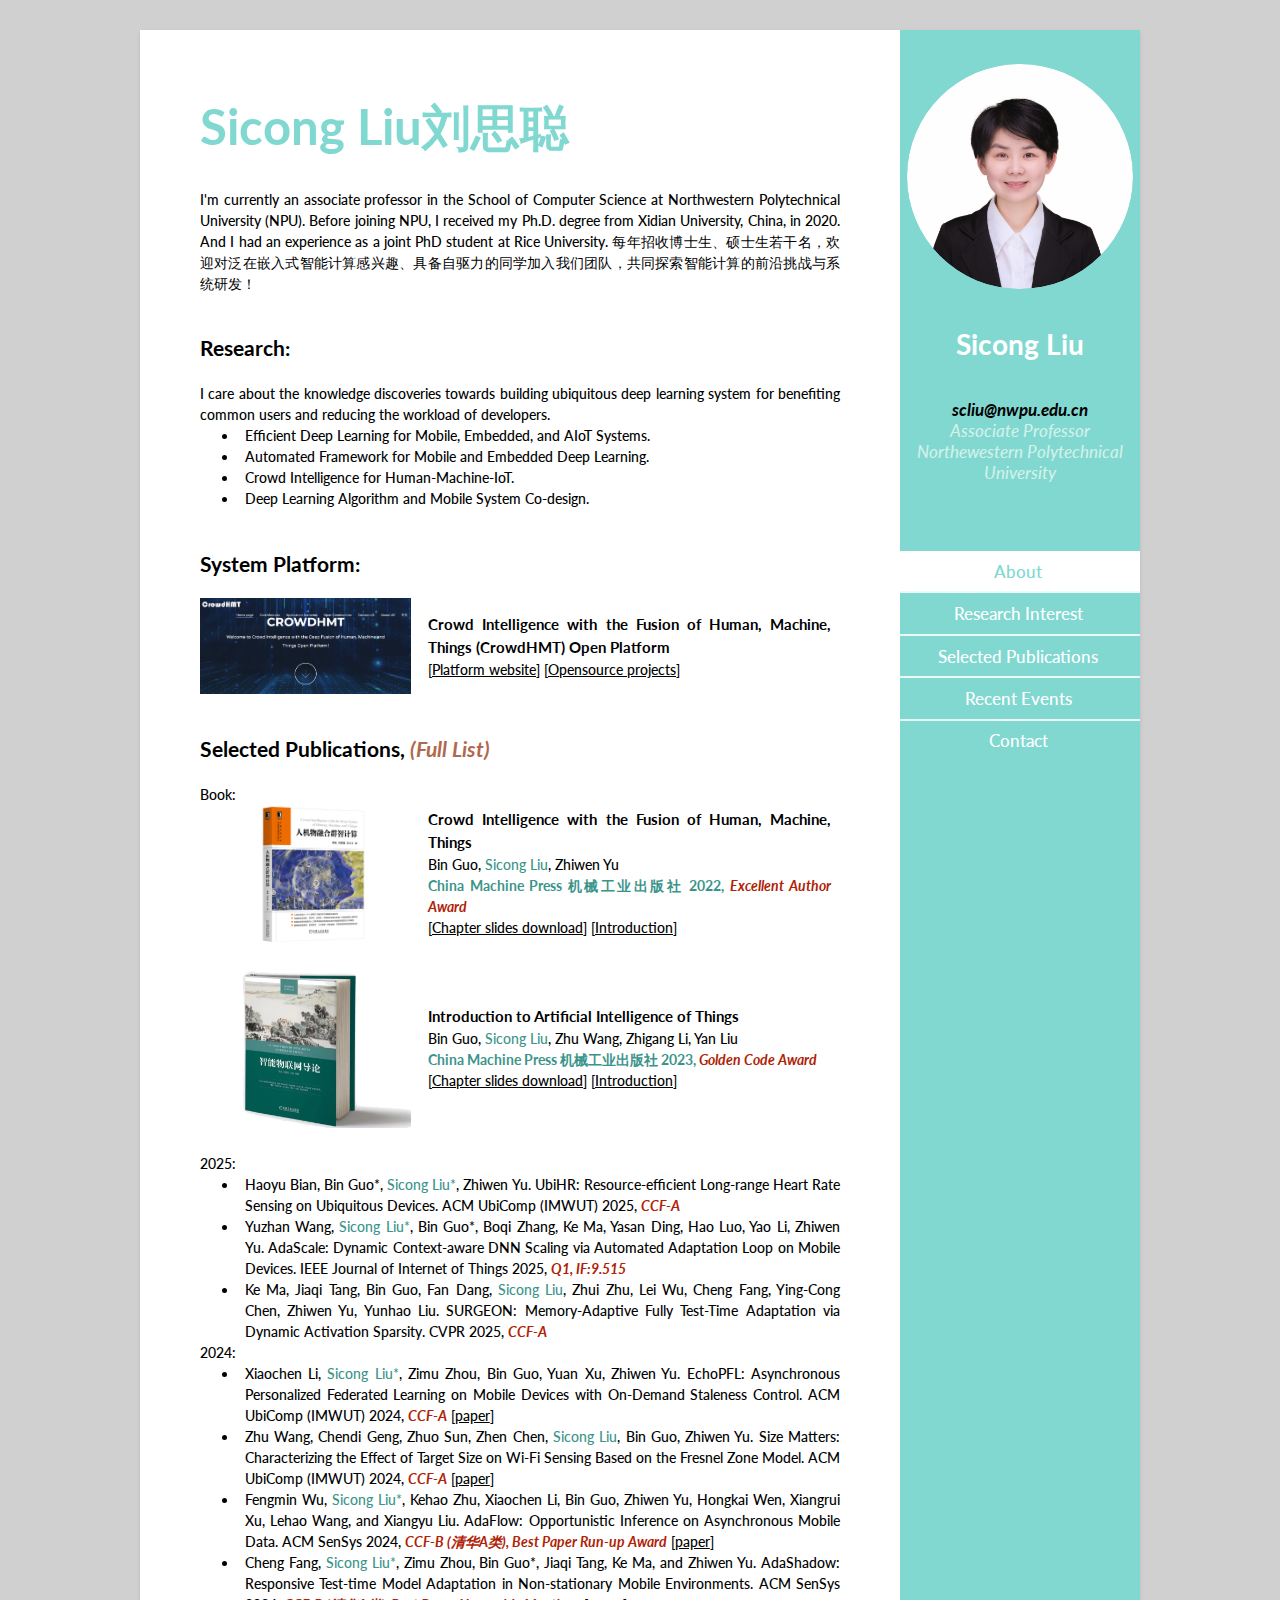
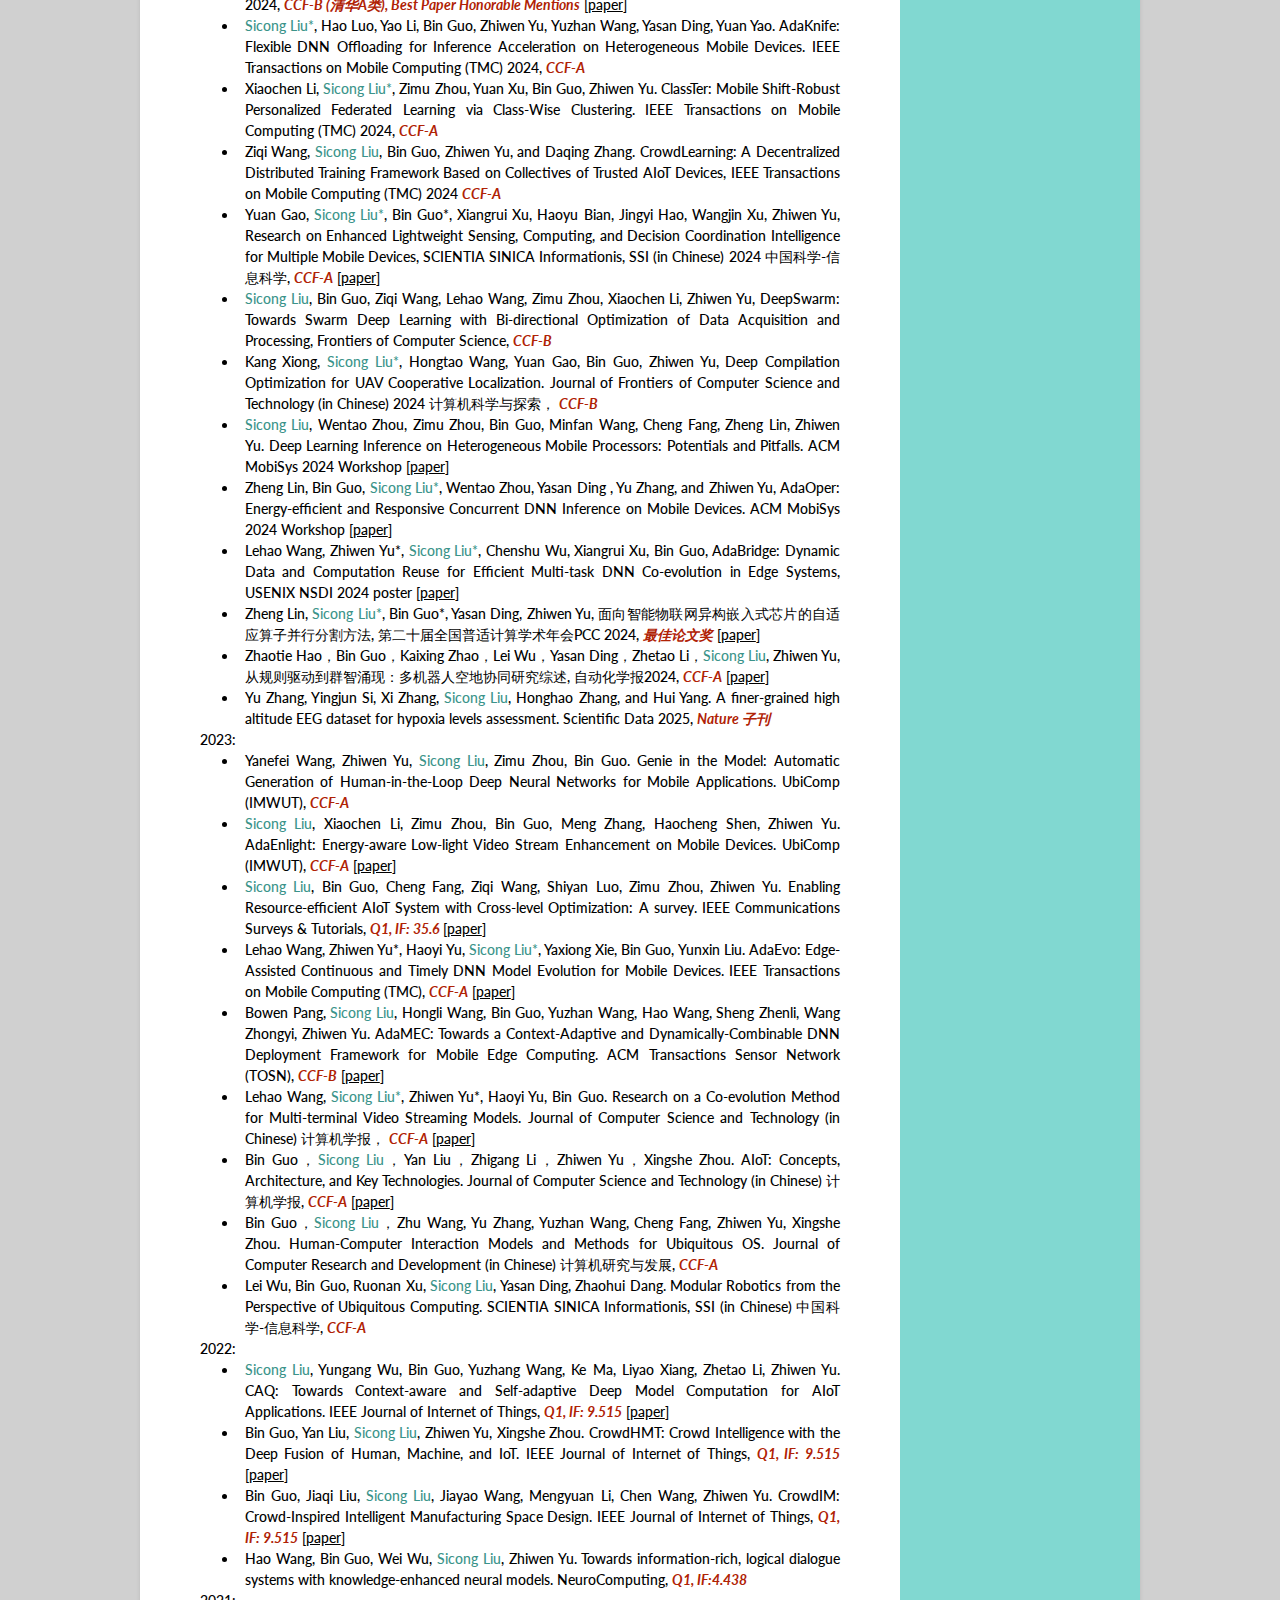
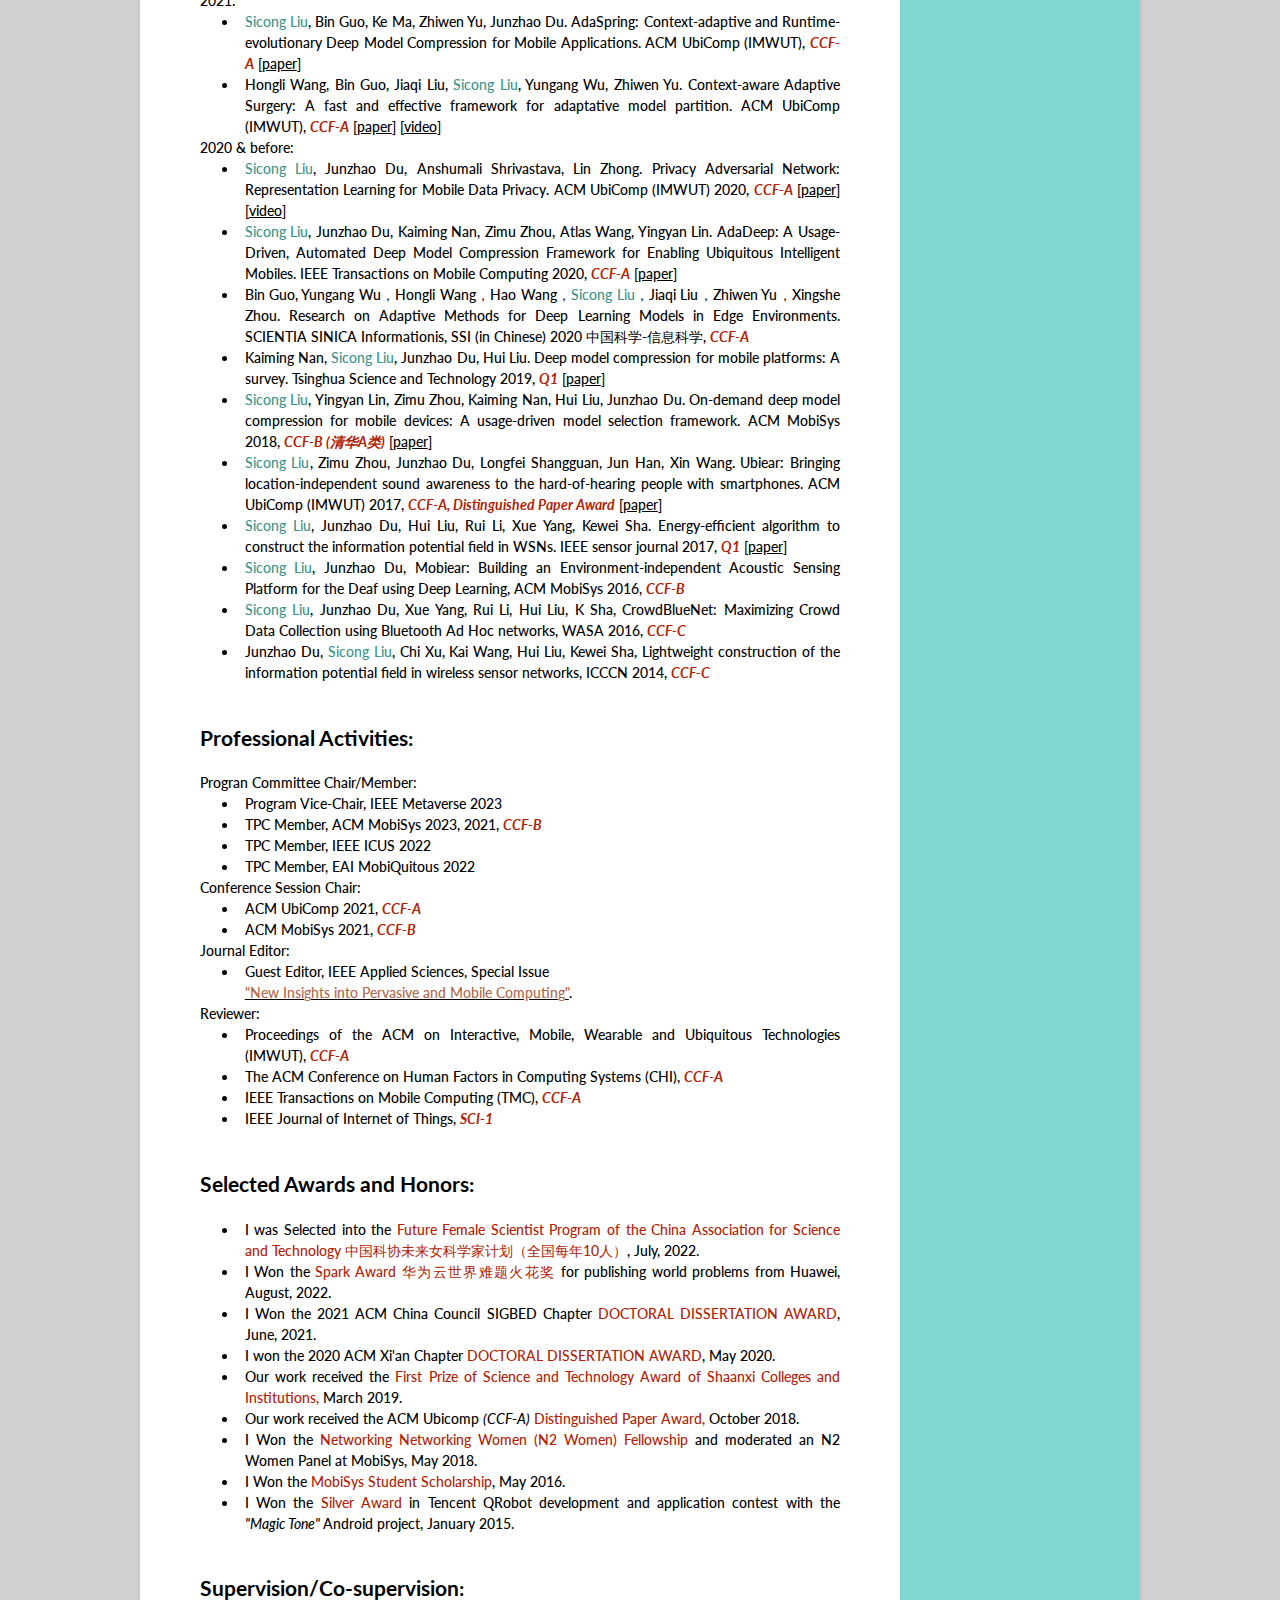
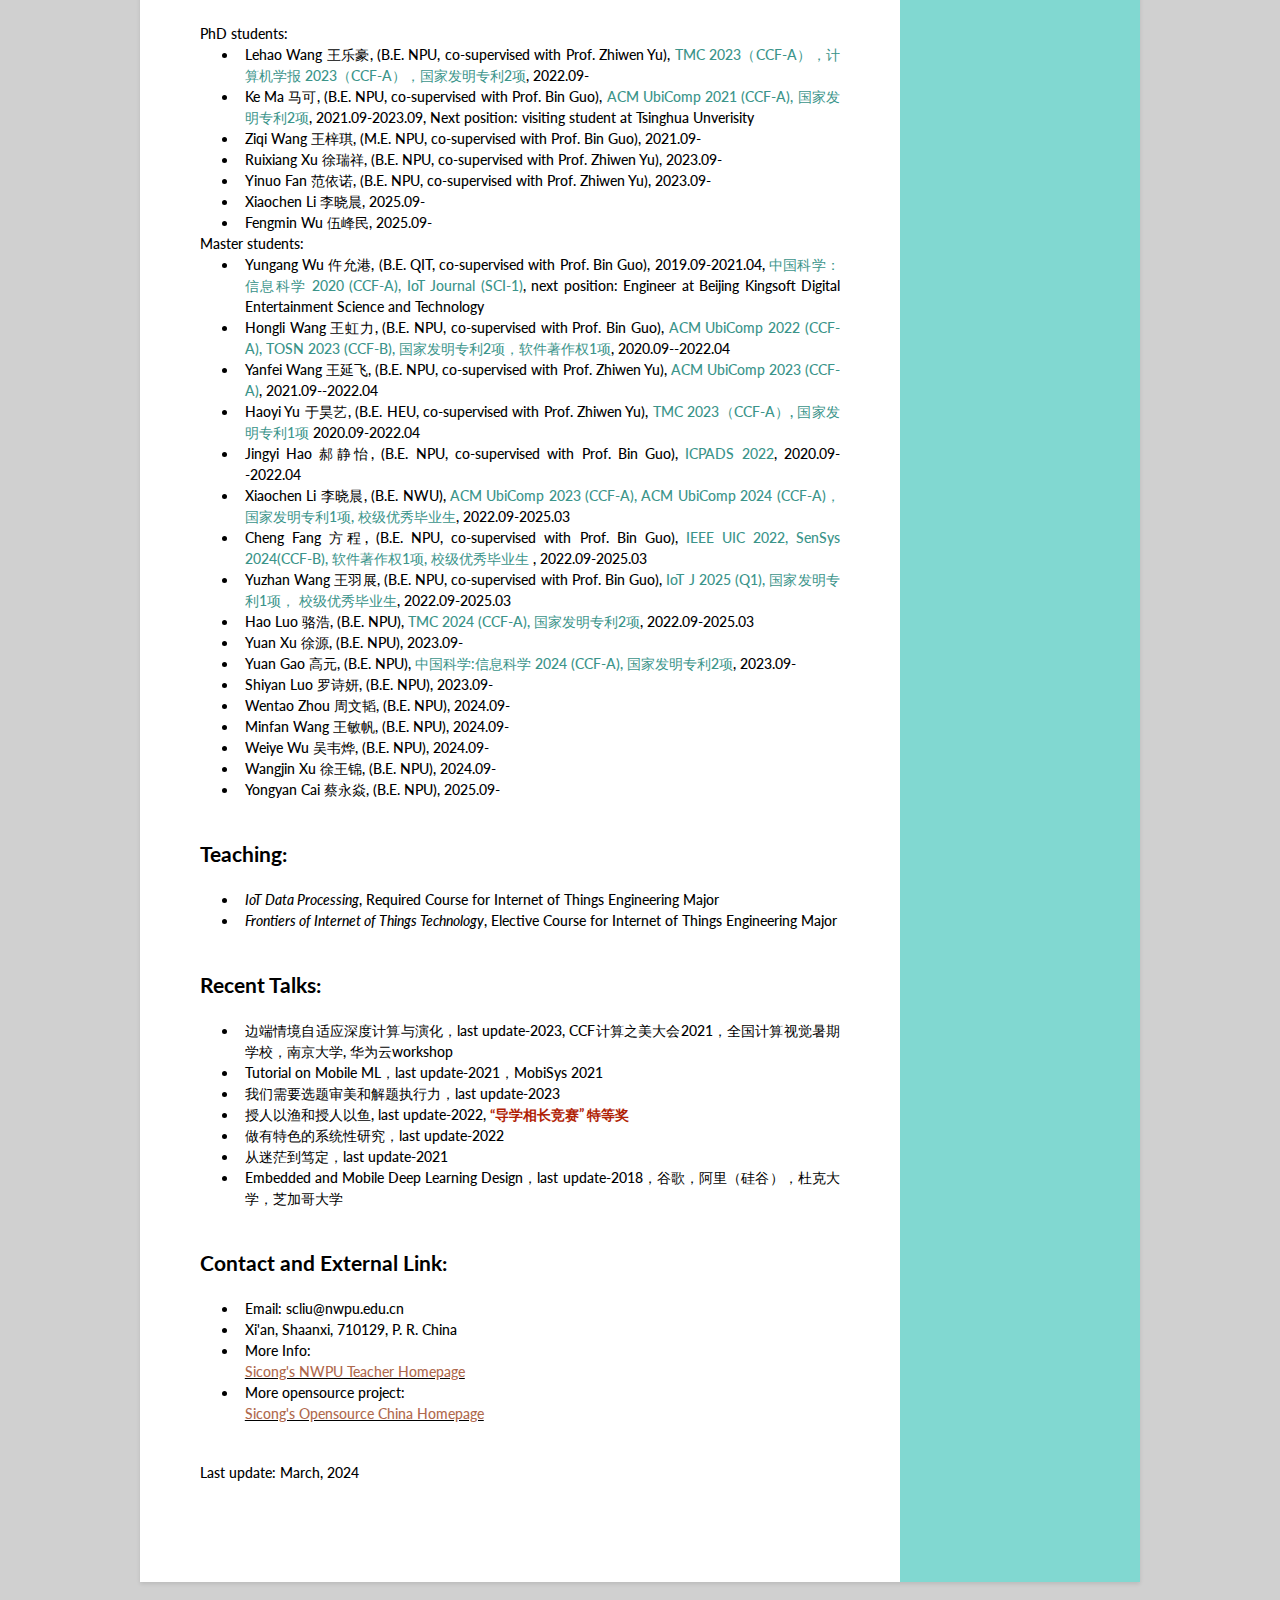
==== index.html @ 3925c63c "update" ====
<!DOCTYPE html>
<!-- saved from url=(0041)https://www.cs.cityu.edu.hk/~yliu562/#one -->
<html class="js-focus-visible" data-js-focus-visible=""><head><meta http-equiv="Content-Type" content="text/html; charset=UTF-8">
		<title>Liu Sicong</title>
		
		<meta name="viewport" content="width=device-width, initial-scale=1.0">
		<!--[if lte IE 8]><script src="assets/js/ie/html5shiv.js"></script><![endif]-->
		<link rel="stylesheet" href="./main.css">
		<link href="http://netdna.bootstrapcdn.com/font-awesome/4.7.0/css/font-awesome.min.css" rel="stylesheet">
		<!--[if lte IE 8]><link rel="stylesheet" href="assets/css/ie8.css" /><![endif]-->
	<style type="text/css">
@font-face {
  font-weight: 400;
  font-style:  normal;
  font-family: 'Circular-Loom';

  src: url('https://cdn.loom.com/assets/fonts/circular/CircularXXWeb-Book-cd7d2bcec649b1243839a15d5eb8f0a3.woff2') format('woff2');
}

@font-face {
  font-weight: 500;
  font-style:  normal;
  font-family: 'Circular-Loom';

  src: url('https://cdn.loom.com/assets/fonts/circular/CircularXXWeb-Medium-d74eac43c78bd5852478998ce63dceb3.woff2') format('woff2');
}

@font-face {
  font-weight: 700;
  font-style:  normal;
  font-family: 'Circular-Loom';

  src: url('https://cdn.loom.com/assets/fonts/circular/CircularXXWeb-Bold-83b8ceaf77f49c7cffa44107561909e4.woff2') format('woff2');
}

@font-face {
  font-weight: 900;
  font-style:  normal;
  font-family: 'Circular-Loom';

  src: url('https://cdn.loom.com/assets/fonts/circular/CircularXXWeb-Black-bf067ecb8aa777ceb6df7d72226febca.woff2') format('woff2');
}</style></head>

	<body data-new-gr-c-s-check-loaded="14.984.0" data-gr-ext-installed="">
		<div id="wrapper_all">

			<!-- Header -->
			<div id="header">
				<header>
					<span class="image avatar"><img src="./images/lsc2.jpeg" alt=""></span>
					<h1 id="logo"><a href="#">Sicong Liu</a></h1>
					<p><b>scliu@nwpu.edu.cn</b><br />
					Associate Professor<br />
					Northewestern Polytechnical University</p>
				</header>
				<nav id="nav">
					<ul>
						<li><a href="https://sicongliu-deep.github.io/#main" class="active">About</a></li>
						<li><a href="https://sicongliu-deep.github.io/#research">Research Interest</a></li>
						<li><a href="https://sicongliu-deep.github.io/#publications">Selected Publications</a></li>
						<li><a href="https://sicongliu-deep.github.io/#events">Recent Events</a></li>
						<li><a href="https://sicongliu-deep.github.io/#link">Contact</a></li>
					</ul>
				</nav>
			</div>

			<!-- Wrapper -->
			<div id="wrapper">

				<!-- One -->
				<section id="main">
					<div class="container">
						<header class="major">
						<h2>Sicong Liu刘思聪</h2>
						</header>
						<p>I'm currently an associate professor in the School of Computer Science at Northwestern Polytechnical University (NPU). Before joining NPU, I received my Ph.D. degree from Xidian University, China, in 2020. And I had an experience as a joint PhD student at Rice University.
						每年招收博士生、硕士生若干名，欢迎对泛在嵌入式智能计算感兴趣、具备自驱力的同学加入我们团队，共同探索智能计算的前沿挑战与系统研发！
					</div>
				</section>


				<!-- Two -->
				<section id="research">
					<div class="container">
						<h3>Research:</h3>
						<!-- We have worked on the <a href="http://www.crowdhmt.com/"><font color="#b0694d">CrowdHMT Open Platform development (for CrowdOS V2).</font></a> -->

						I care about the knowledge discoveries towards building ubiquitous deep learning system for benefiting common users and reducing the workload of developers. 
						
						<ul class="icons-ul">
							<li><i class="icon-li icon-ok"></i>Efficient Deep Learning for Mobile, Embedded, and AIoT Systems.</li> 
							<li><i class="icon-li icon-ok"></i>Automated Framework for Mobile and Embedded Deep Learning.</li>
							<li><i class="icon-li icon-ok"></i>Crowd Intelligence for Human-Machine-IoT.</li>
							<li><i class="icon-li icon-ok"></i>Deep Learning Algorithm and Mobile System Co-design. </li>
						</ul>
					</div>
				</section>

				<!-- <section id="news">
					<div class="container">
						<h3>Recent Years' Papers/Books Highlights:</h3> -->
						<!-- We have worked on the <a href="http://www.crowdhmt.com/"><font color="#b0694d">CrowdHMT Open Platform development (for CrowdOS V2).</font></a> -->
						
						<!-- <ul class="icons-ul">
							<li><i class="icon-li icon-ok"></i><b><font color="#b02205"><i>2024</i></font></b> : UbiComp-EchoPFL, NSDI poster-AdaBridge, IoT-CPS Week Workshop 2 papers, ACM MobiSys Workshop 2 papers ... </li> 
							<li><i class="icon-li icon-ok"></i><b><font color="#b02205"><i>2023</i></font></b> : IEEE COMST, UbiComp-H-GEN, UbiComp-AdaEnlight, TMC-AdaEvo, TOSN-AdaMEC, 计算机学报-NestEvo, 计算机学报-AIoT，计算机研究与发展, 《智能物联网导论》专著.</li> 
							<li><i class="icon-li icon-ok"></i><b><font color="#b02205"><i>2022</i></font></b> : IoT J-CAQ, IoT J-CrowdHMT,  IoT J-CrowdIM,《人机物融合群智计算》专著.</li>
							<li><i class="icon-li icon-ok"></i><b><font color="#b02205"><i>2021</i></font></b> : UbiComp-Adaspring, UbiComp-CAS, Neurocomputing, Frontiers of Computer Science Journal.</li>
							<li><i class="icon-li icon-ok"></i><b><font color="#b02205"><i>2020</i></font></b> : UbiComp-PAN, TMC-AdaDeep, SCIENTIA SINICA Informationis.</li>
							<li><i class="icon-li icon-ok"></i><b><font color="#b02205"><i>Before 2020</i></font></b> : MobiSys-AdaDeep, UbiComp-UbiEar, Journal of Tsinghua University 2 papers, IEEE Sensors Network, WASA, ICCCN.</li> -->
							<!-- <li><i class="icon-li icon-ok"></i>2021:1) UbiComp-AdaSpring </li> -->
							<!-- <li><i class="icon-li icon-ok"></i>Deep Learning Algorithm and Mobile System Co-design. </li> -->
						<!-- </ul>
					</div>
				</section> -->

				<section id="system">
					<div class="container">
						<h3>System Platform:</h3>
						<div class="features">
							<article>
								<p class="image"><img src="./images/crowdhmt_system.jpg" alt=""></p>
								<div class="inner">
									<h5>Crowd Intelligence with the Fusion of Human, Machine, Things (CrowdHMT) Open Platform</h5>
									<!-- <p>CrowdOS V2</p> -->
									<!-- <p><b><font color="#3b948a">CrowdOS V2</b></font></p> -->
									<a href="http://www.crowdhmt.com/">[<u>Platform website</u>]</a>
									<a href="http://www.crowdhmt.com/hugo/public/project/">[<u>Opensource projects</u>]</a>
								</div>
							</article>
						</div>

					</div>
				</section>

				<!-- Three -->
				<section id="publications">
					<div class="container">
						<h3>Selected Publications, <a href="https://scholar.google.com/citations?user=_maZt1AAAAAJ&hl=en"><font color="#b0694d"><i>(Full List)</i></font></a></h3>
						<h4>Book:</h4>
						<div class="features">
							<article>
								<p class="image"><img src="./images/crowdhmt.png" alt=""></p>
								<div class="inner">
									<h5>Crowd Intelligence with the Fusion of Human, Machine, Things</h5>
									<p>Bin Guo, <font color="#3b948a">Sicong Liu</font>,  Zhiwen Yu</p>
									<p><b><font color="#3b948a">China Machine Press 机械工业出版社 2022, </font></b><b><font color="#b02205"><i>Excellent Author Award</i></font></b></p>
									<a href="http://www.crowdhmt.com/book.html">[<u>Chapter slides download</u>]</a>
									<a href="http://www.crowdhmt.com/book.html">[<u>Introduction</u>]</a>
								</div>
							</article>

							<article>
								<p class="image"><img src="./images/AIoT-book.jpg" alt=""></p>
								<div class="inner">
									<h5>Introduction to Artificial Intelligence of Things</h5>
									<p>Bin Guo, <font color="#3b948a">Sicong Liu</font>, Zhu Wang, Zhigang Li, Yan Liu</p>
									<p><b><font color="#3b948a">China Machine Press 机械工业出版社 2023, </font></b><b></b><b><font color="#b02205"><i>Golden Code Award</i></font></b></p>
									<a href="http://www.crowdhmt.com/AIOTbook.html#download">[<u>Chapter slides download</u>]</a>
									<a href="http://www.crowdhmt.com/AIOTbook.html">[<u>Introduction</u>]</a>
								</div>
							</article>
						</div>

						
					<h4>2025:</h4>
						<ul class="icons">
							<li class="icon-ok">Haoyu Bian, Bin Guo*, <font color="#3b948a">Sicong Liu*</font>, Zhiwen Yu. UbiHR: Resource-efficient Long-range Heart Rate Sensing on Ubiquitous Devices. ACM UbiComp (IMWUT) 2025, <b><font color="#b02205"><i>CCF-A</i></font></b></li>
							<li class="icon-ok">Yuzhan Wang, <font color="#3b948a">Sicong Liu*</font>, Bin Guo*, Boqi Zhang, Ke Ma, Yasan Ding, Hao Luo, Yao Li, Zhiwen Yu. AdaScale: Dynamic Context-aware DNN Scaling via Automated Adaptation Loop on Mobile Devices. IEEE Journal of Internet of Things 2025, <b><font color="#b02205"><i>Q1, IF:9.515</i></font></b></li>
							<li class="icon-ok">Ke Ma, Jiaqi Tang, Bin Guo, Fan Dang, <font color="#3b948a">Sicong Liu</font>, Zhui Zhu, Lei Wu, Cheng Fang, Ying-Cong Chen, Zhiwen Yu, Yunhao Liu. SURGEON: Memory-Adaptive Fully Test-Time Adaptation via Dynamic Activation Sparsity. CVPR 2025, <b><font color="#b02205"><i>CCF-A</i></font></b></li>

						</ul>


					<h4>2024:</h4>
						<ul class="icons">
							<li class="icon-ok">Xiaochen Li, <font color="#3b948a">Sicong Liu*</font>, Zimu Zhou, Bin Guo, Yuan Xu, Zhiwen Yu. EchoPFL: Asynchronous Personalized Federated Learning on Mobile Devices with On-Demand Staleness Control. ACM UbiComp (IMWUT) 2024, <b><font color="#b02205"><i>CCF-A</i></font></b> <a href="https://arxiv.org/abs/2401.15960">[<u>paper</u>]</a></li>
							<li class="icon-ok">Zhu Wang, Chendi Geng, Zhuo Sun, Zhen Chen, <font color="#3b948a">Sicong Liu</font>, Bin Guo, Zhiwen Yu. Size Matters: Characterizing the Effect of Target Size on Wi-Fi Sensing Based on the Fresnel Zone Model. ACM UbiComp (IMWUT) 2024, <b><font color="#b02205"><i>CCF-A</i></font></b> <a href="https://arxiv.org/abs/2401.15960">[<u>paper</u>]</a></li>
							<li class="icon-ok">Fengmin Wu, <font color="#3b948a">Sicong Liu*</font>, Kehao Zhu, Xiaochen Li, Bin Guo, Zhiwen Yu, Hongkai Wen, Xiangrui Xu, Lehao Wang, and Xiangyu Liu. AdaFlow: Opportunistic Inference on Asynchronous Mobile Data. ACM SenSys 2024, <b><font color="#b02205"><i>CCF-B (清华A类), Best Paper Run-up Award</i></font></b> <a href="https://export.arxiv.org/abs/2410.08256">[<u>paper</u>]</a></li>
							<li class="icon-ok">Cheng Fang, <font color="#3b948a">Sicong Liu*</font>, Zimu Zhou, Bin Guo*, Jiaqi Tang, Ke Ma, and Zhiwen Yu. AdaShadow: Responsive Test-time Model Adaptation in Non-stationary Mobile Environments. ACM SenSys 2024, <b><font color="#b02205"><i>CCF-B (清华A类), Best Paper Honorable Mentions</i></font></b>  <a href="https://arxiv.org/pdf/2410.08256">[<u>paper</u>]</a></li>
							<li class="icon-ok"><font color="#3b948a">Sicong Liu*</font>, Hao Luo, Yao Li, Bin Guo, Zhiwen Yu, Yuzhan Wang, Yasan Ding, Yuan Yao. AdaKnife: Flexible DNN Offloading for Inference Acceleration on Heterogeneous Mobile Devices. IEEE Transactions on Mobile Computing (TMC) 2024, <b><font color="#b02205"><i>CCF-A</i></font></b></li>
							<li class="icon-ok">Xiaochen Li, <font color="#3b948a">Sicong Liu*</font>, Zimu Zhou, Yuan Xu, Bin Guo, Zhiwen Yu. ClassTer: Mobile Shift-Robust Personalized Federated Learning via Class-Wise Clustering. IEEE Transactions on Mobile Computing (TMC) 2024, <b><font color="#b02205"><i>CCF-A</i></font></b></li>
							<li class="icon-ok">Ziqi Wang, <font color="#3b948a">Sicong Liu</font>, Bin Guo, Zhiwen Yu, and Daqing Zhang. CrowdLearning: A Decentralized Distributed Training Framework Based on Collectives of Trusted AIoT Devices, IEEE Transactions on Mobile Computing (TMC) 2024 <b><font color="#b02205"><i>CCF-A</i></font></b></li>
							<!-- <li class="icon-ok">Lehao Wang，<font color="#3b948a">Sicong Liu*</font>，Zhiwen Yu*，Haoyi Yu，Bin Guo. Research on a Co-evolution Method for Multi-terminal Video Streaming Models. Journal of Computer Science and Technology (in Chinese)， <b><font color="#b02205"><i>CCF-A</i></font></b></li> -->
							<li class="icon-ok">Yuan Gao, <font color="#3b948a">Sicong Liu*</font>, Bin Guo*, Xiangrui Xu, Haoyu Bian, Jingyi Hao, Wangjin Xu, Zhiwen Yu, Research on Enhanced Lightweight Sensing, Computing, and Decision Coordination Intelligence for Multiple Mobile Devices, SCIENTIA SINICA Informationis, SSI (in Chinese) 2024 中国科学-信息科学, <b><font color="#b02205"><i>CCF-A</i></font></b> <a href="https://doi.org/10.1360/SSI-2024-0089">[<u>paper</u>]</a></li>
							<li class="icon-ok"><font color="#3b948a">Sicong Liu</font>, Bin Guo, Ziqi Wang, Lehao Wang, Zimu Zhou, Xiaochen Li, Zhiwen Yu, DeepSwarm: Towards Swarm Deep Learning with Bi-directional Optimization of Data Acquisition and Processing, Frontiers of Computer Science, <b><font color="#b02205"><i>CCF-B</i></font></b></li>
							<li class="icon-ok">Kang Xiong, <font color="#3b948a">Sicong Liu*</font>, Hongtao Wang, Yuan Gao, Bin Guo, Zhiwen Yu, Deep Compilation Optimization for UAV Cooperative Localization. Journal of Frontiers of Computer Science and Technology (in Chinese) 2024 计算机科学与探索， <b><font color="#b02205"><i>CCF-B</i></font></b></li>
							<li class="icon-ok"><font color="#3b948a">Sicong Liu</font>, Wentao Zhou, Zimu Zhou, Bin Guo, Minfan Wang, Cheng Fang, Zheng Lin, Zhiwen Yu. Deep Learning Inference on Heterogeneous Mobile Processors: Potentials and Pitfalls. ACM MobiSys 2024 Workshop  <a href="http://arxiv.org/abs/2405.01851">[<u>paper</u>]</a></li>
							<li class="icon-ok">Zheng Lin, Bin Guo, <font color="#3b948a">Sicong Liu*</font>, Wentao Zhou, Yasan Ding , Yu Zhang, and Zhiwen Yu, AdaOper: Energy-efficient and Responsive Concurrent DNN Inference on Mobile Devices. ACM MobiSys 2024 Workshop </b><a href="https://arxiv.org/abs/2404.19209">[<u>paper</u>]</a></li>
							<li class="icon-ok">Lehao Wang, Zhiwen Yu*, <font color="#3b948a">Sicong Liu*</font>, Chenshu Wu, Xiangrui Xu, Bin Guo, AdaBridge: Dynamic Data and Computation Reuse for Efficient Multi-task DNN Co-evolution in Edge Systems, USENIX NSDI 2024 poster <a href="https://arxiv.org/abs/2407.00016">[<u>paper</u>]</a></li>
							<li class="icon-ok">Zheng Lin, <font color="#3b948a">Sicong Liu*</font>, Bin Guo*, Yasan Ding, Zhiwen Yu, 面向智能物联网异构嵌入式芯片的自适应算子并行分割方法, 第二十届全国普适计算学术年会PCC 2024, <b><font color="#b02205"><i>最佳论文奖</i></font></b> <a href="https://arxiv.org/abs/2407.00016">[<u>paper</u>]</a></li>
							<li class="icon-ok">Zhaotie Hao，Bin Guo，Kaixing Zhao，Lei Wu，Yasan Ding，Zhetao Li，<font color="#3b948a">Sicong Liu</font>, Zhiwen Yu, 从规则驱动到群智涌现：多机器人空地协同研究综述, 自动化学报2024, <b><font color="#b02205"><i>CCF-A</i></font></b> <a href="https://arxiv.org/abs/2407.00016">[<u>paper</u>]</a></li>
							<li class="icon-ok">Yu Zhang, Yingjun Si, Xi Zhang, <font color="#3b948a">Sicong Liu</font>, Honghao Zhang, and Hui Yang. A finer-grained high altitude EEG dataset for hypoxia levels assessment. Scientific Data 2025, <b><font color="#b02205"><i>Nature 子刊</i></font></b></li>
						</ul>

					
					<h4>2023:</h4>
						<ul class="icons">
							<li class="icon-ok">Yanefei Wang, Zhiwen Yu, <font color="#3b948a">Sicong Liu</font>, Zimu Zhou, Bin Guo. Genie in the Model: Automatic Generation of Human-in-the-Loop Deep Neural Networks for Mobile Applications. UbiComp (IMWUT), <b><font color="#b02205"><i>CCF-A</i></font></b></li>
							<li class="icon-ok"><font color="#3b948a">Sicong Liu</font>, Xiaochen Li, Zimu Zhou, Bin Guo, Meng Zhang, Haocheng Shen, Zhiwen Yu. AdaEnlight: Energy-aware Low-light Video Stream Enhancement on Mobile Devices. UbiComp (IMWUT), <b><font color="#b02205"><i>CCF-A</i></font></b> <a href="https://arxiv.org/pdf/2211.16135.pdf">[<u>paper</u>]</a></li>
							<li class="icon-ok"><font color="#3b948a">Sicong Liu</font>, Bin Guo, Cheng Fang, Ziqi Wang, Shiyan Luo, Zimu Zhou, Zhiwen Yu. Enabling Resource-efficient AIoT System with Cross-level Optimization: A survey. IEEE Communications Surveys & Tutorials, <b><font color="#b02205"><i>Q1, IF: 35.6</i></font></b> <a href="https://arxiv.org/abs/2309.15467">[<u>paper</u>]</a></li>
							<li class="icon-ok">Lehao Wang, Zhiwen Yu*, Haoyi Yu, <font color="#3b948a">Sicong Liu*</font>, Yaxiong Xie, Bin Guo, Yunxin Liu. AdaEvo: Edge-Assisted Continuous and Timely DNN Model Evolution for Mobile Devices. IEEE Transactions on Mobile Computing (TMC), <b><font color="#b02205"><i>CCF-A</i></font></b> <a href="http://arxiv.org/abs/2309.15500">[<u>paper</u>]</a></li>
							<li class="icon-ok">Bowen Pang, <font color="#3b948a">Sicong Liu</font>, Hongli Wang, Bin Guo, Yuzhan Wang, Hao Wang, Sheng Zhenli, Wang Zhongyi, Zhiwen Yu. AdaMEC: Towards a Context-Adaptive and Dynamically-Combinable DNN Deployment Framework for Mobile Edge Computing. ACM Transactions Sensor Network (TOSN), <b><font color="#b02205"><i>CCF-B</i></font></b> <a href="https://arxiv.org/pdf/2310.16547.pdf">[<u>paper</u>]</a></li>
							<li class="icon-ok">Lehao Wang, <font color="#3b948a">Sicong Liu*</font>, Zhiwen Yu*, Haoyi Yu, Bin Guo. Research on a Co-evolution Method for Multi-terminal Video Streaming Models. Journal of Computer Science and Technology (in Chinese) 计算机学报， <b><font color="#b02205"><i>CCF-A</i></font></b> <a href="http://arxiv.org/abs/2309.15500">[<u>paper</u>]</a></li>
							<li class="icon-ok">Bin Guo，<font color="#3b948a">Sicong Liu</font>，Yan Liu，Zhigang Li，Zhiwen Yu，Xingshe Zhou. AIoT: Concepts, Architecture, and Key Technologies. Journal of Computer Science and Technology (in Chinese) 计算机学报, <b><font color="#b02205"><i>CCF-A</i></font></b> <a href="http://cjc.ict.ac.cn/online/bfpub/gb-2023222152557.pdf">[<u>paper</u>]</a></li>
							<li class="icon-ok">Bin Guo，<font color="#3b948a">Sicong Liu</font>，Zhu Wang, Yu Zhang, Yuzhan Wang, Cheng Fang, Zhiwen Yu, Xingshe Zhou. Human-Computer Interaction Models and Methods for Ubiquitous OS. Journal of Computer Research and Development (in Chinese) 计算机研究与发展, <b><font color="#b02205"><i>CCF-A</i></font></b></li>
							<li class="icon-ok">Lei Wu, Bin Guo, Ruonan Xu, <font color="#3b948a">Sicong Liu</font>, Yasan Ding, Zhaohui Dang. Modular Robotics from the Perspective of Ubiquitous Computing. SCIENTIA SINICA Informationis, SSI (in Chinese) 中国科学-信息科学, <b><font color="#b02205"><i>CCF-A</i></font></b></li>
						</ul>

					<h4>2022:</h4>
						<ul class="icons">
							<li class="icon-ok"><font color="#3b948a">Sicong Liu</font>, Yungang Wu, Bin Guo, Yuzhang Wang, Ke Ma, Liyao Xiang, Zhetao Li, Zhiwen Yu. CAQ: Towards Context-aware and Self-adaptive Deep Model Computation for AIoT Applications. IEEE Journal of Internet of Things, <b><font color="#b02205"><i>Q1, IF: 9.515</i></font></b> <a href="https://ieeexplore.ieee.org/document/9777762/">[<u>paper</u>]</a></li>
							<li class="icon-ok">Bin Guo, Yan Liu, <font color="#3b948a">Sicong Liu</font>, Zhiwen Yu, Xingshe Zhou. CrowdHMT: Crowd Intelligence with the Deep Fusion of Human, Machine, and IoT. IEEE Journal of Internet of Things, <b><font color="#b02205"><i>Q1, IF: 9.515</i></font></b> <a href="http://www.guob.org/research/CrowdHMT.pdf">[<u>paper</u>]</a></li>
							<li class="icon-ok">Bin Guo, Jiaqi Liu, <font color="#3b948a">Sicong Liu</font>, Jiayao Wang, Mengyuan Li, Chen Wang, Zhiwen Yu. CrowdIM: Crowd-Inspired Intelligent Manufacturing Space Design. IEEE Journal of Internet of Things, <b><font color="#b02205"><i>Q1, IF: 9.515</i></font></b> <a href="https://ieeexplore.ieee.org/document/9754701">[<u>paper</u>]</a></li>
							<li class="icon-ok">Hao Wang, Bin Guo, Wei Wu, <font color="#3b948a">Sicong Liu</font>, Zhiwen Yu. Towards information-rich, logical dialogue systems with knowledge-enhanced neural models. NeuroComputing, <b><font color="#b02205"><i>Q1, IF:4.438</i></font></b></li>
						</ul>

					<h4>2021:</h4>
						<ul class="icons">
							<li class="icon-ok"><font color="#3b948a">Sicong Liu</font>, Bin Guo, Ke Ma, Zhiwen Yu, Junzhao Du. AdaSpring: Context-adaptive and Runtime-evolutionary Deep Model Compression for Mobile Applications. ACM UbiComp (IMWUT), <b><font color="#b02205"><i>CCF-A</i></font></b> <a href="https://arxiv.org/pdf/2101.11800.pdf">[<u>paper</u>]</a></li>
							<li class="icon-ok">Hongli Wang, Bin Guo, Jiaqi Liu, <font color="#3b948a">Sicong Liu</font>, Yungang Wu, Zhiwen Yu. Context-aware Adaptive Surgery: A fast and effective framework for adaptative model partition. ACM UbiComp (IMWUT), <b><font color="#b02205"><i>CCF-A</i></font></b> <a href="https://dl.acm.org/doi/abs/10.1145/3478073">[<u>paper</u>]</a> <a href="https://www.youtube.com/watch?v=qdZnjsnJ07I">[<u>video</u>]</a></li>
						</ul>

					<h4>2020 & before:</h4>
						<ul class="icons">
							<li class="icon-ok"><font color="#3b948a">Sicong Liu</font>, Junzhao Du, Anshumali Shrivastava, Lin Zhong. Privacy Adversarial Network: Representation Learning for Mobile Data Privacy. ACM UbiComp (IMWUT) 2020, <b><font color="#b02205"><i>CCF-A</i></font></b> <a href="https://arxiv.org/pdf/2006.06535.pdf">[<u>paper</u>]</a> <a href="https://www.youtube.com/watch?v=ByufmnMOZf0">[<u>video</u>]</a></li>
							<li class="icon-ok"><font color="#3b948a">Sicong Liu</font>, Junzhao Du, Kaiming Nan, Zimu Zhou, Atlas Wang, Yingyan Lin. AdaDeep: A Usage-Driven, Automated Deep Model Compression Framework for Enabling Ubiquitous Intelligent Mobiles. IEEE Transactions on Mobile Computing 2020, <b><font color="#b02205"><i>CCF-A</i></font></b> <a href="https://arxiv.org/pdf/2006.04432.pdf">[<u>paper</u>]</a></li>
							<li class="icon-ok">Bin Guo, Yungang Wu，Hongli Wang，Hao Wang，<font color="#3b948a">Sicong Liu</font>，Jiaqi Liu，Zhiwen Yu，Xingshe Zhou. Research on Adaptive Methods for Deep Learning Models in Edge Environments. SCIENTIA SINICA Informationis, SSI (in Chinese) 2020 中国科学-信息科学, <b><font color="#b02205"><i>CCF-A</i></font></b></li>
							<li class="icon-ok">Kaiming Nan, <font color="#3b948a">Sicong Liu</font>, Junzhao Du, Hui Liu. Deep model compression for mobile platforms: A survey. Tsinghua Science and Technology 2019, <b><font color="#b02205"><i>Q1</i></font></b> <a href="https://ieeexplore.ieee.org/document/8727762">[<u>paper</u>]</a></li>
							<li class="icon-ok"><font color="#3b948a">Sicong Liu</font>, Yingyan Lin, Zimu Zhou, Kaiming Nan, Hui Liu, Junzhao Du. On-demand deep model compression for mobile devices: A usage-driven model selection framework. ACM MobiSys 2018, <b><font color="#b02205"><i>CCF-B (清华A类)</i></font></b> <a href="https://arxiv.org/pdf/2006.04432.pdf">[<u>paper</u>]</a></li>
							<li class="icon-ok"><font color="#3b948a">Sicong Liu</font>, Zimu Zhou, Junzhao Du, Longfei Shangguan, Jun Han, Xin Wang. Ubiear: Bringing location-independent sound awareness to the hard-of-hearing people with smartphones. ACM UbiComp (IMWUT) 2017, <b><font color="#b02205"><i>CCF-A, Distinguished Paper Award</i></font></b> <a href="https://zhouzimu.github.io/paper/ubicomp17-liu.pdf">[<U>paper</U>]</a></li>
							<li class="icon-ok"><font color="#3b948a">Sicong Liu</font>, Junzhao Du, Hui Liu, Rui Li, Xue Yang, Kewei Sha. Energy-efficient algorithm to construct the information potential field in WSNs. IEEE sensor journal 2017, <b><font color="#b02205"><i>Q1</i></font></b> <a href="https://ieeexplore.ieee.org/document/7891025">[<u>paper</u>]</a></li>
							<li class="icon-ok"><font color="#3b948a">Sicong Liu</font>, Junzhao Du, Mobiear: Building an Environment-independent Acoustic Sensing Platform for the Deaf using Deep Learning, ACM MobiSys 2016, <b><font color="#b02205"><i>CCF-B</i></font></b></li>
							<li class="icon-ok"><font color="#3b948a">Sicong Liu</font>, Junzhao Du, Xue Yang, Rui Li, Hui Liu, K Sha, CrowdBlueNet: Maximizing Crowd Data Collection using Bluetooth Ad Hoc networks, WASA 2016, <b><font color="#b02205"><i>CCF-C</i></font></b></li>
							<li class="icon-ok">Junzhao Du, <font color="#3b948a">Sicong Liu</font>, Chi Xu, Kai Wang, Hui Liu, Kewei Sha, Lightweight construction of the information potential field in wireless sensor networks, ICCCN 2014, <b><font color="#b02205"><i>CCF-C</i></font></b></li>
							<!-- <li class="icon-ok">Junzhao Du, <font color="#3b948a">Sicong Liu</font>, Chi Xu, Kai Wang, Hui Liu, Kewei Sha, Lightweight construction of the information potential field in wireless sensor networks, ICCCN 2014, <b><font color="#b02205"><i>CCF-C</i></font></b></li> -->
							
						</ul>

					</div>
				</section>


<!-- 				<section id="events">
					<div class="container">
						<h3>Recent Events:</h3>
						<ul class="icons-ul">
							<li><i class="icon-li icon-ok"></i>I given a talk entitled "Edge context-adaptive deep model deployment and evolvement" at Nanjing University, November 2022.</li>
							<li><i class="icon-li icon-ok"></i>I given a Tutorial on mobile ML and chaired the <i>Mobile ML session</i> in ACM MobiSys Conference 2021. <a href="https://www.youtube.com/watch?v=nf3in1rBGxs">[<u>video</u>]</a></li>
							<li><i class="icon-li icon-ok"></i>I given a talk entitled "The Beauty of Context-Adaptive Deep Computing" at CCF Computing Beauty Conference, July 2021.</li>
							<li><i class="icon-li icon-ok"></i>I given a talk entitled "Mobile Context-adaptive Deep Model Compression" at Computational Vision Summer School, Qingdao, July 2021.</li>
							<li><i class="icon-li icon-ok"></i>I given a talk entitled "Embedded and Mobile Deep Learning Design" to Google Tensorflow Lite team, Alibaba (Silicon Valley, hosted by Dr. <a href="https://www.linkedin.com/in/zhenyu-gu-9120555"><font color="#b0694d">Zhenyu Gu</font></a> and Prof. <a href="https://web.ece.ucsb.edu/~yuanxie/"><font color="#b0694d">Xie Yuan</font></a>), US, August 2018.</li>
							<li><i class="icon-li icon-ok"></i>I visited Duke Univ. (hosted by Prof. <a href="https://ece.duke.edu/faculty/yiran-chen"><font color="#b0694d">Yiran Chen</font></a> and Prof. <a href="https://ece.duke.edu/faculty/hai-helen-li"><font color="#b0694d">Hai Li</font></a>), and University of Chicago (hosted by Prof. <a href="https://people.cs.uchicago.edu/~htzheng/"><font color="#b0694d">Heather Zheng</font></a>), US, August 2018.</li>
						</ul>
					</div>
				</section> -->


				

				<!-- Four -->
				<section id="activities">
					<div class="container">
						<h3>Professional Activities:</h3>
						<h4>Progran Committee Chair/Member:</h4>
						<ul class="icons">
							<li class="icon-ok">Program Vice-Chair, IEEE Metaverse 2023 </li>
							<li class="icon-ok">TPC Member, ACM MobiSys 2023, 2021, <b><font color="#b02205"><i>CCF-B</i></font></b></li>
							<li class="icon-ok">TPC Member, IEEE ICUS 2022</li>
							<li class="icon-ok">TPC Member, EAI MobiQuitous 2022</li>
						</ul>
						<h4>Conference Session Chair:</h4>
						<ul class="icons">
							<li class="icon-ok">ACM UbiComp 2021, <b><font color="#b02205"><i>CCF-A</i></font></b></li>
							<li class="icon-ok">ACM MobiSys 2021, <b><font color="#b02205"><i>CCF-B</i></font></b></li>
							<!-- <li class="icon-ok"></li> -->
						</ul>

						<h4>Journal Editor:</h4>
						<ul class="icons">
							<li class="icon-ok">Guest Editor, IEEE Applied Sciences, Special Issue <a href="https://www.mdpi.com/journal/applsci/special_issues/OTU70W6JID"><u><p><font color="#b0694d">"New Insights into Pervasive and Mobile Computing"</font></u></a>.</li>
						</ul>
						
						<h4>Reviewer:</h4>
						<ul class="icons">
							<li class="icon-ok">Proceedings of the ACM on Interactive, Mobile, Wearable and Ubiquitous Technologies (IMWUT), <b><font color="#b02205"><i>CCF-A</i></font></b></li>
							<li class="icon-ok">The ACM Conference on Human Factors in Computing Systems (CHI), <b><font color="#b02205"><i>CCF-A</i></font></b> </li>
							<li class="icon-ok">IEEE Transactions on Mobile Computing (TMC), <b><font color="#b02205"><i>CCF-A</i></font></b></li>
							<li class="icon-ok">IEEE Journal of Internet of Things, <b><font color="#b02205"><i>SCI-1</i></font></b></li>
							<!-- <li class="icon-ok"></li> -->
						</ul>

						<!-- <h4>Master students:</h4>
						<ul class="award-icons">
							<li><i class="icon-li icon-ok"></i>I served on the TPC for ACM MobiSys Conference 2023, 2021.</li>
							<li><i class="icon-li icon-ok"></i>I served on the Guest Editor for IEEE Applied Sciences adn launched a special issue <a href="https://www.mdpi.com/journal/applsci/special_issues/OTU70W6JID"><u><p><font color="#b0694d">"New Insights into Pervasive and Mobile Computing"</font></u></a>.</li>
							<li><i class="icon-li icon-ok"></i>I served on the Program Vice-Chair for IEEE Metaverse Conference 2023.</li>
							<li><i class="icon-li icon-ok"></i>Session Chair: ACM Mobisys 2021, ACM UbiComp 2021</li>
							<li><i class="icon-li icon-ok"></i>Reviewer: TMC, IMWUT, ACM CHI</li>
						</ul> -->
					</div>
				</section>



				<!-- Four -->
				<section id="award">
					<div class="container">
						<h3>Selected Awards and Honors:</h3>
						<ul class="award-icons">
							<li><i class="icon-li icon-ok"></i>I was Selected into the <font color="#b02205">Future Female Scientist Program of the China Association for Science and Technology 中国科协未来女科学家计划（全国每年10人）</font>, July, 2022.</li>
							<li><i class="icon-li icon-ok"></i>I Won the <font color="#b02205">Spark Award 华为云世界难题火花奖</font>  for publishing world problems from Huawei, August, 2022.</li>
							<li><i class="icon-li icon-ok"></i>I Won the 2021 ACM China Council SIGBED Chapter <font color="#b02205">DOCTORAL DISSERTATION AWARD</font>, June, 2021.</li>
							<li><i class="icon-li icon-ok"></i>I won the 2020 ACM Xi'an Chapter <font color="#b02205">DOCTORAL DISSERTATION AWARD</font>, May 2020.</li>
							<li><i class="icon-li icon-ok"></i>Our work received the <font color="#b02205">First Prize of Science and Technology Award of Shaanxi Colleges and Institutions, </font>March 2019.</li>
							<li><i class="icon-li icon-ok"></i>Our work received the ACM Ubicomp <i>(CCF-A)</i> <font color="#b02205">Distinguished Paper Award, </font>October 2018.</li>
							<li><i class="icon-li icon-ok"></i>I Won the <font color="#b02205">Networking Networking Women (N2 Women) Fellowship</font> and moderated an N2 Women Panel at MobiSys, May 2018.</li>
							<li><i class="icon-li icon-ok"></i>I Won the <font color="#b02205">MobiSys Student Scholarship</font>, May 2016.</li>
							<li><i class="icon-li icon-ok"></i>I Won the <font color="#b02205">Silver Award</font> in Tencent QRobot development and application contest with the <i>"Magic Tone" </i> Android project, January 2015.</li>
						</ul>
					</div>
				</section>

				<!-- Four -->
				<section id="student">
					<div class="container">
						<h3>Supervision/Co-supervision:</h3>
						<h4>PhD students:</h4>
						<ul class="icons">
							<li class="icon-ok">Lehao Wang 王乐豪, (B.E. NPU, co-supervised with Prof. Zhiwen Yu), <font color="#3b948a">TMC 2023（CCF-A），计算机学报 2023（CCF-A），国家发明专利2项</font>, 2022.09-</li>
							<li class="icon-ok">Ke Ma 马可, (B.E. NPU, co-supervised with Prof. Bin Guo), <font color="#3b948a">ACM UbiComp 2021 (CCF-A), 国家发明专利2项</font>, 2021.09-2023.09, Next position: visiting student at Tsinghua Unverisity</li>
							<li class="icon-ok">Ziqi Wang 王梓琪, (M.E. NPU, co-supervised with Prof. Bin Guo), 2021.09-</li>
							<li class="icon-ok">Ruixiang Xu 徐瑞祥, (B.E. NPU, co-supervised with Prof. Zhiwen Yu), 2023.09-</li>
							<li class="icon-ok">Yinuo Fan 范依诺, (B.E. NPU, co-supervised with Prof. Zhiwen Yu), 2023.09-</li>
							<li class="icon-ok">Xiaochen Li 李晓晨, 2025.09-</li>
							<li class="icon-ok">Fengmin Wu 伍峰民, 2025.09-</li>
						</ul>
						

						<h4>Master students:</h4>
						<ul class="icons">
							<li class="icon-ok">Yungang Wu 仵允港, (B.E. QIT, co-supervised with Prof. Bin Guo), 2019.09-2021.04, <font color="#3b948a">中国科学：信息科学 2020 (CCF-A), IoT Journal (SCI-1)</font>, next position: Engineer at Beijing Kingsoft Digital Entertainment Science and Technology</li>
							<li class="icon-ok">Hongli Wang 王虹力, (B.E. NPU, co-supervised with Prof. Bin Guo), <font color="#3b948a">ACM UbiComp 2022 (CCF-A), TOSN 2023 (CCF-B), 国家发明专利2项，软件著作权1项</font>, 2020.09--2022.04</li>
							<li class="icon-ok">Yanfei Wang 王延飞, (B.E. NPU, co-supervised with Prof. Zhiwen Yu), <font color="#3b948a">ACM UbiComp 2023 (CCF-A)</font>, 2021.09--2022.04</li>
							<li class="icon-ok">Haoyi Yu 于昊艺, (B.E. HEU, co-supervised with Prof. Zhiwen Yu), <font color="#3b948a">TMC 2023（CCF-A）, 国家发明专利1项 </font> 2020.09-2022.04</li>
							<li class="icon-ok">Jingyi Hao 郝静怡, (B.E. NPU, co-supervised with Prof. Bin Guo), <font color="#3b948a">ICPADS 2022</font>, 2020.09--2022.04</li>
							<li class="icon-ok">Xiaochen Li 李晓晨, (B.E. NWU), <font color="#3b948a">ACM UbiComp 2023 (CCF-A), ACM UbiComp 2024 (CCF-A)，国家发明专利1项, 校级优秀毕业生</font>, 2022.09-2025.03</li>
							<li class="icon-ok">Cheng Fang 方程, (B.E. NPU, co-supervised with Prof. Bin Guo), <font color="#3b948a">IEEE UIC 2022, SenSys 2024(CCF-B), 软件著作权1项, 校级优秀毕业生 </font>, 2022.09-2025.03</li>
							<li class="icon-ok">Yuzhan Wang 王羽展, (B.E. NPU, co-supervised with Prof. Bin Guo), <font color="#3b948a">IoT J 2025 (Q1), 国家发明专利1项， 校级优秀毕业生</font>, 2022.09-2025.03</li>
							<li class="icon-ok">Hao Luo 骆浩, (B.E. NPU), <font color="#3b948a">TMC 2024 (CCF-A), 国家发明专利2项</font>, 2022.09-2025.03</li>
							<li class="icon-ok">Yuan Xu 徐源, (B.E. NPU), 2023.09-</li>
							<li class="icon-ok">Yuan Gao 高元, (B.E. NPU), <font color="#3b948a">中国科学:信息科学 2024 (CCF-A), 国家发明专利2项</font>, 2023.09-</li>
							<li class="icon-ok">Shiyan Luo 罗诗妍, (B.E. NPU), 2023.09-</li>
							<li class="icon-ok">Wentao Zhou 周文韬, (B.E. NPU), 2024.09-</li>
							<li class="icon-ok">Minfan Wang 王敏帆, (B.E. NPU), 2024.09-</li>
							<li class="icon-ok">Weiye Wu 吴韦烨, (B.E. NPU), 2024.09-</li>
							<li class="icon-ok">Wangjin Xu 徐王锦, (B.E. NPU), 2024.09-</li>
							<li class="icon-ok">Yongyan Cai 蔡永焱, (B.E. NPU), 2025.09-</li>
						</ul>
						
					</div>
				</section>

				<section id="teaching">
					<div class="container">
						<h3>Teaching:</h3>
						<ul class="icons">
							<li class="icon-ok"><i>IoT Data Processing</i>, Required  Course for Internet of Things Engineering Major</li>
							<li class="icon-ok"><i>Frontiers of Internet of Things Technology</i>, Elective Course for Internet of Things Engineering Major</li>
						</ul>
					</div>
				</section>	

				<section id="talk">
					<div class="container">
						<h3>Recent Talks:</h3>
						<ul class="icons">
							<li class="icon-ok">边端情境自适应深度计算与演化，last update-2023, CCF计算之美大会2021，全国计算视觉暑期学校，南京大学, 华为云workshop </li>
							<li class="icon-ok">Tutorial on Mobile ML，last update-2021，MobiSys 2021 </li>
							<li class="icon-ok"> 我们需要选题审美和解题执行力，last update-2023</li>
							<li class="icon-ok"> 授人以渔和授人以鱼, last update-2022, <b><font color="#b02205">“导学相长竞赛” 特等奖 </font></b> </li>
							<li class="icon-ok"> 做有特色的系统性研究，last update-2022 </li>
							<li class="icon-ok">从迷茫到笃定，last update-2021 </li>
							<li class="icon-ok">Embedded and Mobile Deep Learning Design，last update-2018，谷歌，阿里（硅谷），杜克大学，芝加哥大学 </li>
						</ul>
					</div>
				</section>					

				<!-- Four -->
				<section id="link">
					<div class="container">
						<h3>Contact and External Link:</h3>
						<ul class="icons">
							<li class="icon-ok">Email: scliu@nwpu.edu.cn</li>
							<li class="icon-ok">Xi'an, Shaanxi, 710129, P. R. China</li>
							<li class="icon-ok">More Info:<a href="https://teacher.nwpu.edu.cn/scliu.html"><u><p><font color="#b0694d">Sicong's NWPU Teacher Homepage</font></u></a></li>
							<li class="icon-ok">More opensource project:<a href="https://my.oschina.net/liusicong"><u><p><font color="#b0694d">Sicong's Opensource China Homepage</font></u></a></li>
						</ul>
					</div>
				</section>

				<section id="date">
					<div class="container">
						<p> Last update: March, 2024
					</div>
				</section>

				
				
			</div>
		
		</div>

			<!-- Scripts -->
			<script src="./jquery.min.js"></script>
			<script src="./jquery.scrollzer.min.js"></script>
			<script src="./jquery.scrolly.min.js"></script>
			<script src="./skel.min.js"></script>
			<script src="./util.js"></script>
			<!--[if lte IE 8]><script src="assets/js/ie/respond.min.js"></script><![endif]-->
			<script src="./main.js"></script>

	
</body><loom-container id="lo-engage-ext-container"><div></div><loom-shadow classname="resolved"></loom-shadow></loom-container></html>

<!-- Thanks to Dr. Yang Liu for the website template-->
---- main.css ----
@import url("http://netdna.bootstrapcdn.com/font-awesome/4.7.0/css/font-awesome.min.css");
@import url("http://fonts.googleapis.com/css?family=Lato:400,400italic,700,700italic|Source+Code+Pro:400");

/* Reset */
	html, body, div, span, applet, object, iframe, h1, h2, h3, h4, h5, h6, p, blockquote, pre, a, abbr, acronym, address, big, cite, code, del, dfn, em, img, ins, kbd, q, s, samp, small, strike, strong, sub, sup, tt, var, b, u, i, center, dl, dt, dd, ol, ul, li, fieldset, form, label, legend, table, caption, tbody, tfoot, thead, tr, th, td, article, aside, canvas, details, embed, figure, figcaption, footer, header, hgroup, menu, nav, output, ruby, section, summary, time, mark, audio, video {
		margin: 0;
		padding: 0;
		border: 0;
		font-size: 100%;
		font: inherit;
		vertical-align: baseline;
	}

	article, aside, details, figcaption, figure, footer, header, hgroup, menu, nav, section {
		display: block;
	}

	body {
		line-height: 1;
	}

	ol, ul {
		list-style: none;
	}

	blockquote, q {
		quotes: none;
	}

	blockquote:before, blockquote:after, q:before, q:after {
		content: '';
		content: none;
	}

	table {
		border-collapse: collapse;
		border-spacing: 0;
	}

	body {
		-webkit-text-size-adjust: none;
	}

/* Box Model */
	*, *:before, *:after {
		-moz-box-sizing: border-box;
		-webkit-box-sizing: border-box;
		box-sizing: border-box;
	}

/* Basic */
	body {
		background: #D0D0D0;
		text-align: justify;
	}

	body, input, select, textarea {
		color: #000000;
		font-family: "Lato", sans-serif;
		font-size: 14px;
		font-weight: 500;
		line-height: 150%;
	}

	a {
		-moz-transition: color 0.2s ease-in-out, border-color 0.2s ease-in-out;
		-webkit-transition: color 0.2s ease-in-out, border-color 0.2s ease-in-out;
		-ms-transition: color 0.2s ease-in-out, border-color 0.2s ease-in-out;
		transition: color 0.2s ease-in-out, border-color 0.2s ease-in-out;
		border-bottom: solid 0px #e4e4e4;
		color: inherit;
		text-decoration: none;
	}

	strong, b {
		color: #000000;
		font-weight: 700;
	}

	strong, i {
		font-style: italic;
	}

	h1 {
		font-size: 200%;
		line-height: 150%;
		color: #FFFFFF;
		font-weight: 700;
		margin: 15% auto 15% auto;
	}

	h2 {
		font-size: 350%;
		line-height: 150%;
		color: #81D8D1;
		font-weight: 700;
		margin-bottom: 4%;
	}

	h3 {
		font-size: 150%;
		line-height: 150%;
		color: #000000;
		font-weight: 700;
		margin-bottom: 3%;
	}

	h5 {
		font-size: 110%;
		line-height: 150%;
		color: #000000;
		font-weight: 700;
		margin-bottom: 0%;
	}

/* wrapper_all */	
	#wrapper_all {
		max-width: 1000px;
		margin: 0 auto;
		margin-top: 30px;
		margin-bottom: 30px;
		position: relative;
		-webkit-box-shadow: 0px 2px 4px rgba(0, 0, 0, 0.1);
		-moz-box-shadow: 0px 2px 4px rgba(0, 0, 0, 0.1);
		box-shadow: 0px 2px 4px rgba(0, 0, 0, 0.1);
	  }

/* Header */
	#header {
		display: -moz-flex;
		display: -webkit-flex;
		display: -ms-flex;
		display: flex;
		-moz-flex-direction: column;
		-webkit-flex-direction: column;
		-ms-flex-direction: column;
		flex-direction: column;
		-moz-justify-content: space-between;
		-webkit-justify-content: space-between;
		-ms-justify-content: space-between;
		justify-content: space-between;
		background: #81D8D1;
		overflow-y: auto;
		text-align: center;
		position: absolute;
		right: 0;
		width: 24%;
		height: 100%;
		color: #fff;
	}

		#header > header {
			-moz-flex-shrink: 0;
			-webkit-flex-shrink: 0;
			-ms-flex-shrink: 0;
			flex-shrink: 0;
			margin-left: 3%;
			margin-right: 3%;
		}

			#header > header .avatar {
				display: block;
				margin: 15% auto 15% auto;
				width: 100%;
			}

			#header > header p {
				font-size: 120%;
				color: #d1f1e9;
				font-style: italic;
				margin: 0% 0 30% 0;
			}

		#header > nav {
			-moz-flex-grow: 1;
			-webkit-flex-grow: 1;
			-ms-flex-grow: 1;
			flex-grow: 1;
		}

			#header > nav ul {
				list-style: none;
				margin: 0 0 0 -8%;
				padding: 0;
			}

				#header > nav ul li {
					border-top: solid 2px #ebfaf6;
					display: block;
					padding: 0;
				}

					#header > nav ul li a {
						-moz-transition: none;
						-webkit-transition: none;
						-ms-transition: none;
						transition: none;
						border: 0;
						color: #ffffff !important;
						display: block;
						padding: 4% 0% 4% 0%;
						text-decoration: none;
						font-size: 120%;
					}

						#header > nav ul li a.active {
							background: #fff;
							color: #81D8D1 !important;
						}

					#header > nav ul li:first-child {
						border-top: 0;
					}

/* Wrapper */
	#wrapper {
		background: #fff;
		padding: 6%;
		padding-right: 30%;
	}

		#wrapper > section {
			border-top: solid 0px #f4f4f4;
		}

			#wrapper > section > .container {
				margin-top: 0%;
				margin-bottom: 6%;
				margin-left: 0%;
				margin-right: 0%;
				width: 100%;
			}

			#wrapper > section:first-child {
				border-top: 0;
			}

/* Image */
	.image {
		border-radius: 0;
		border: 0;
		display: inline-block;
		position: relative;
	}

		.image.avatar {
			border-radius: 100%;
			overflow: hidden;
		}

			.image.avatar img {
				border-radius: 100%;
				display: block;
				width: 100%;
			}

/* List */
	ul {
		list-style: disc;
	}

		ul li {
			margin: 0 0 0 6%;
			padding-left: 1%;
		}

		ul.feature-icons {
			list-style: none;
			padding-left: 0;
		}

			ul.feature-icons li {
				text-decoration: none;
				display: inline-block;
				margin: 0 0% 2% 0%;
				padding: 0 0 0 0;
				position: relative;
				vertical-align: top;
				width: 100%;
			}

				ul.feature-icons li:before {
					font-family: FontAwesome;
					font-style: normal;
					font-weight: normal;
					text-transform: none !important;
					margin-right: 2%;
					display: inline-block;
					color: #81D8D1;
				}

/* Features */
	.features article {
		border-top: solid 0px #f4f4f4;
		margin-bottom: 4%;
	}

		.features article:first-child {
			border-top: 0;
			padding-top: 0;
		}

		.features article .image {
			display: inline-block;
			padding-right: 2%;
			vertical-align: middle;
			width: 35%;
		}

			.features article .image img {
				display: block;
				width: 100%;
			}

		.features article .inner {
			display: inline-block;
			vertical-align: middle;
			width: 63%;
		}

			.features article .inner > :last-child {
				margin-bottom: 0;
			}

#titleBar {
	display: none;
}

@media (max-width: 767.98px) {
	body {
		font-size: 8px;
	}
}
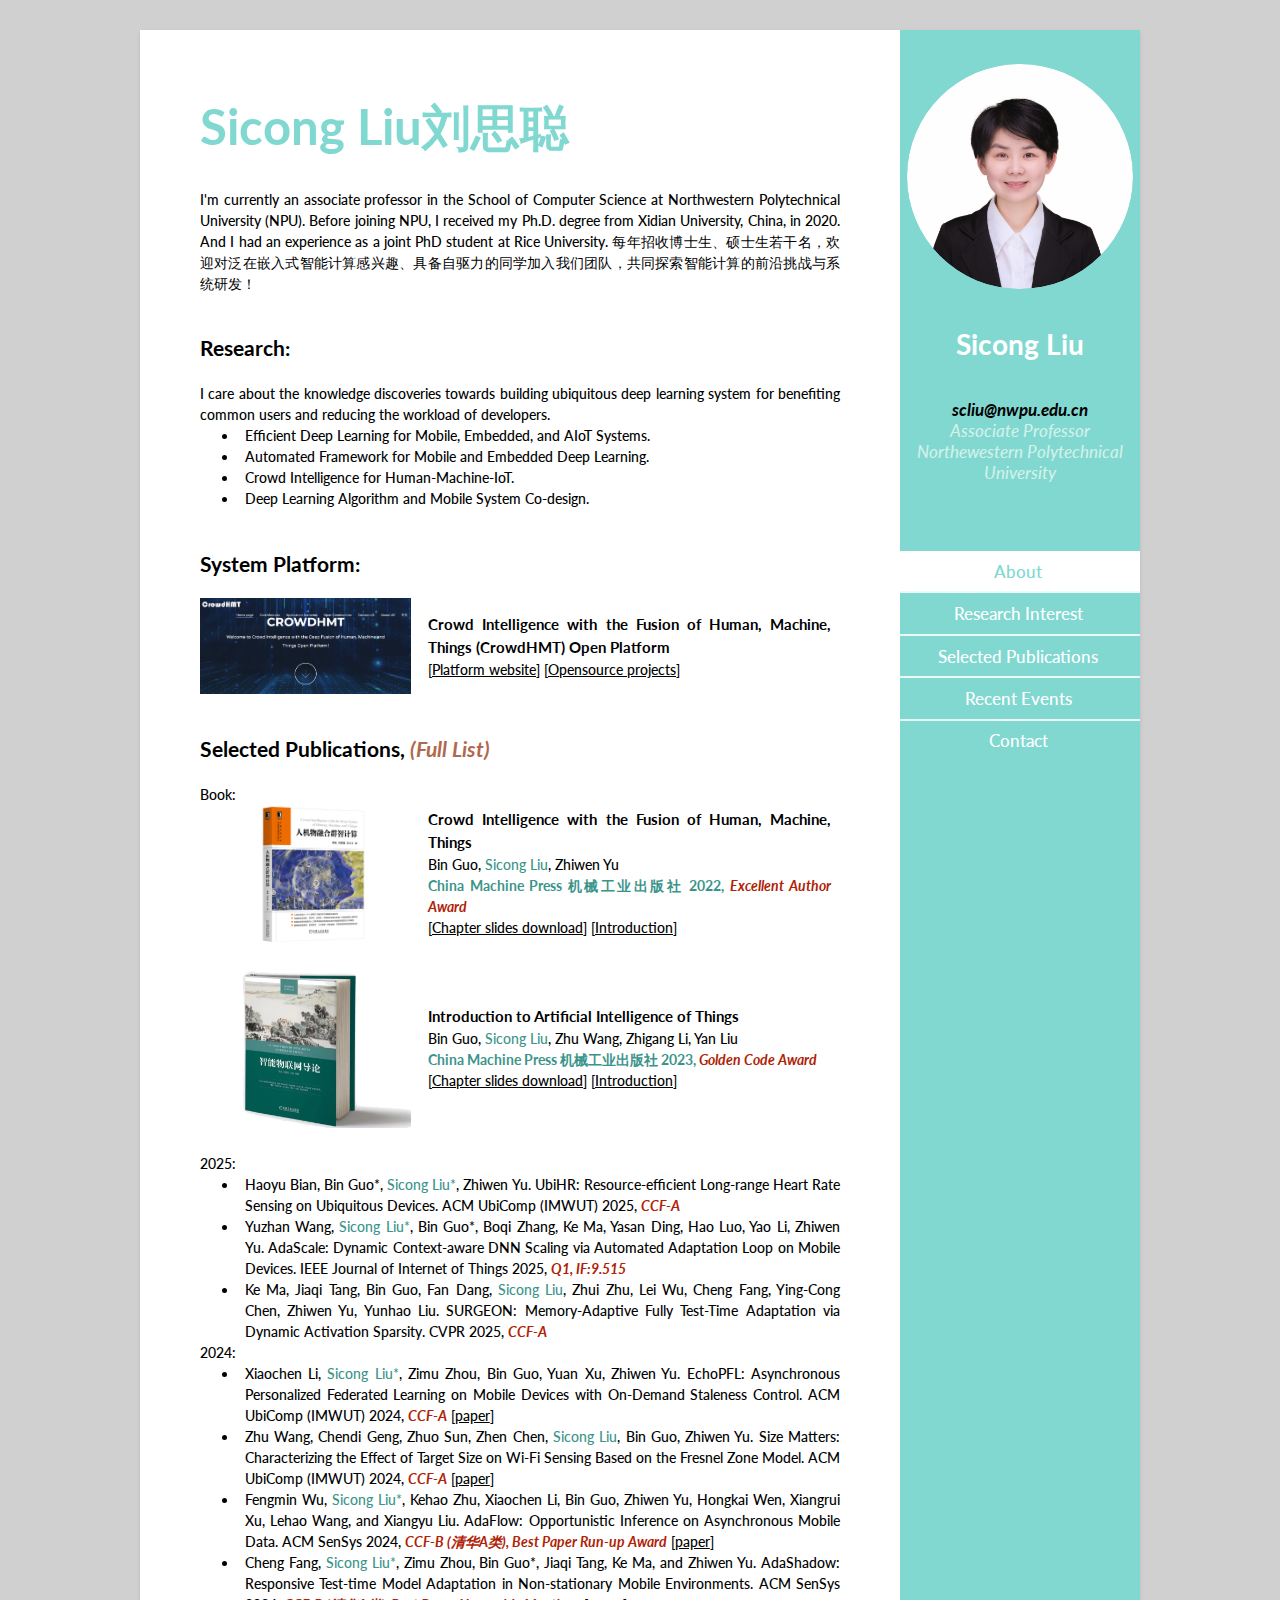
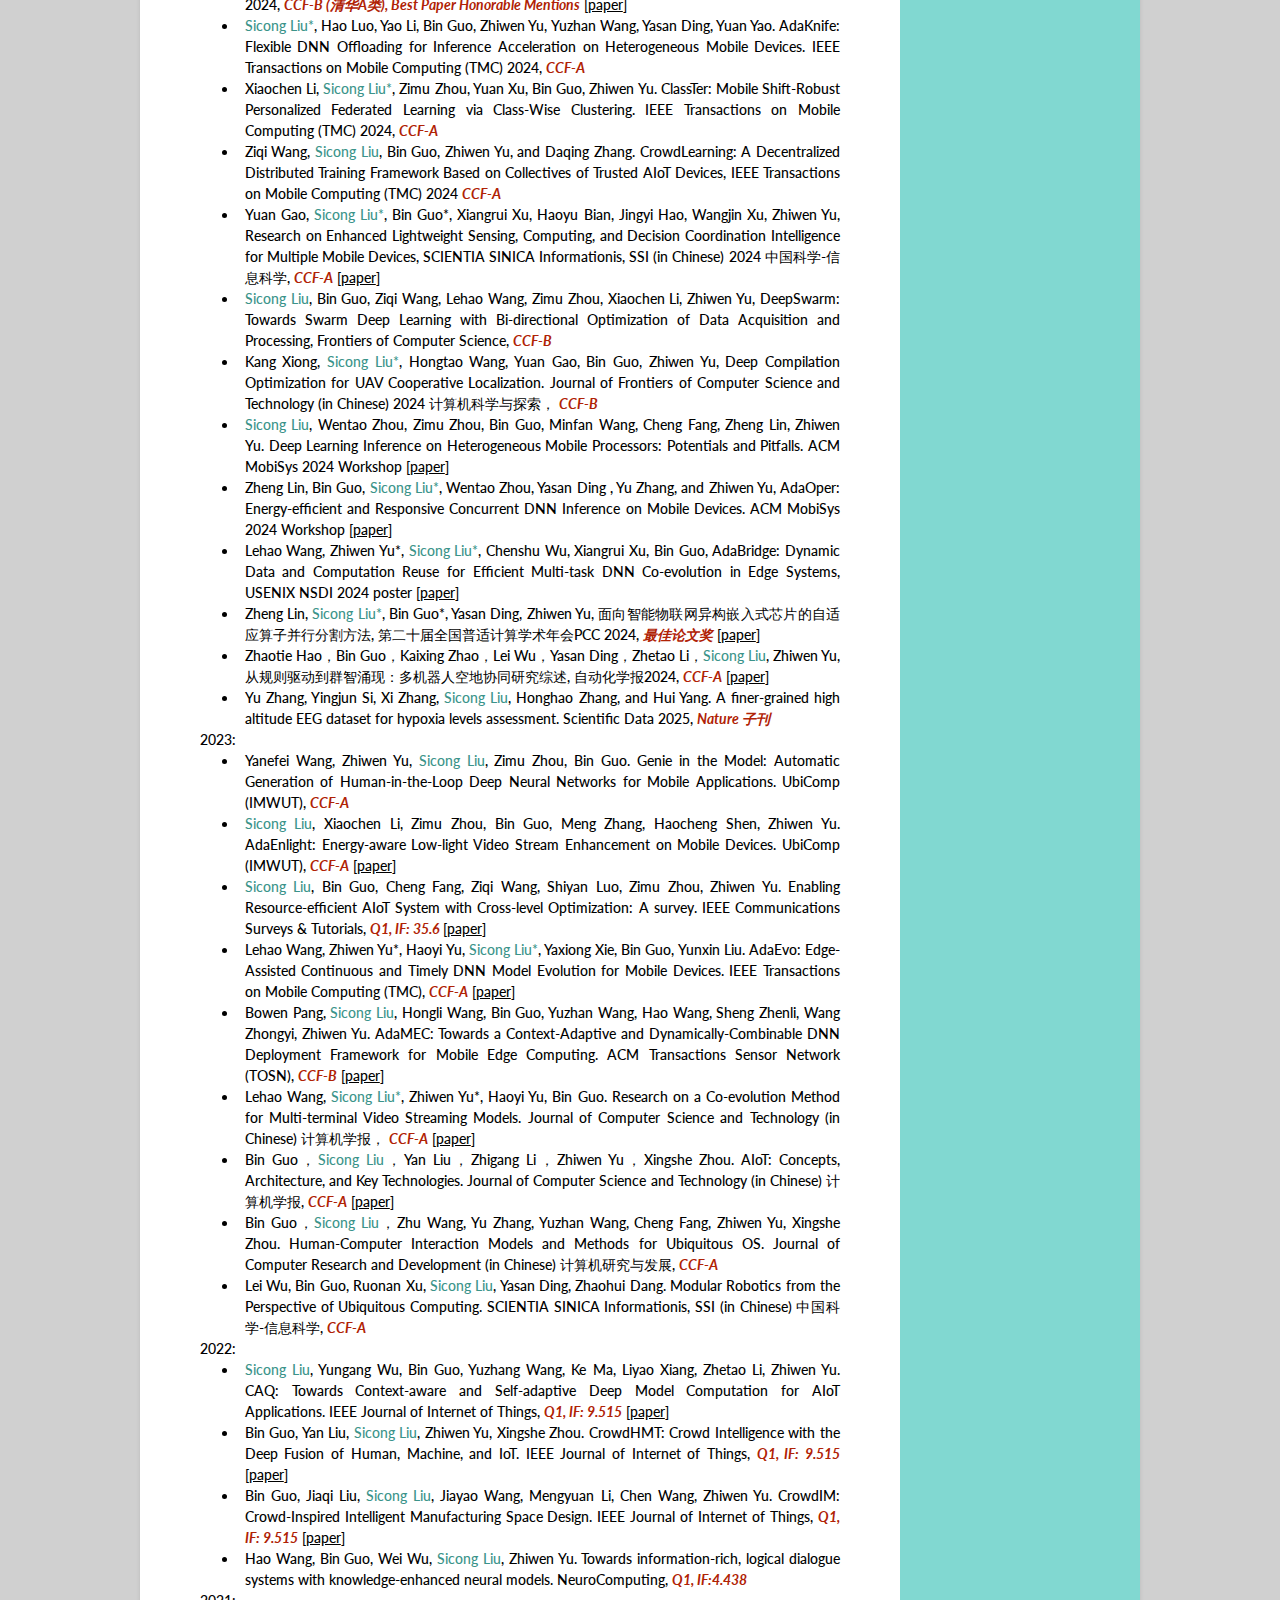
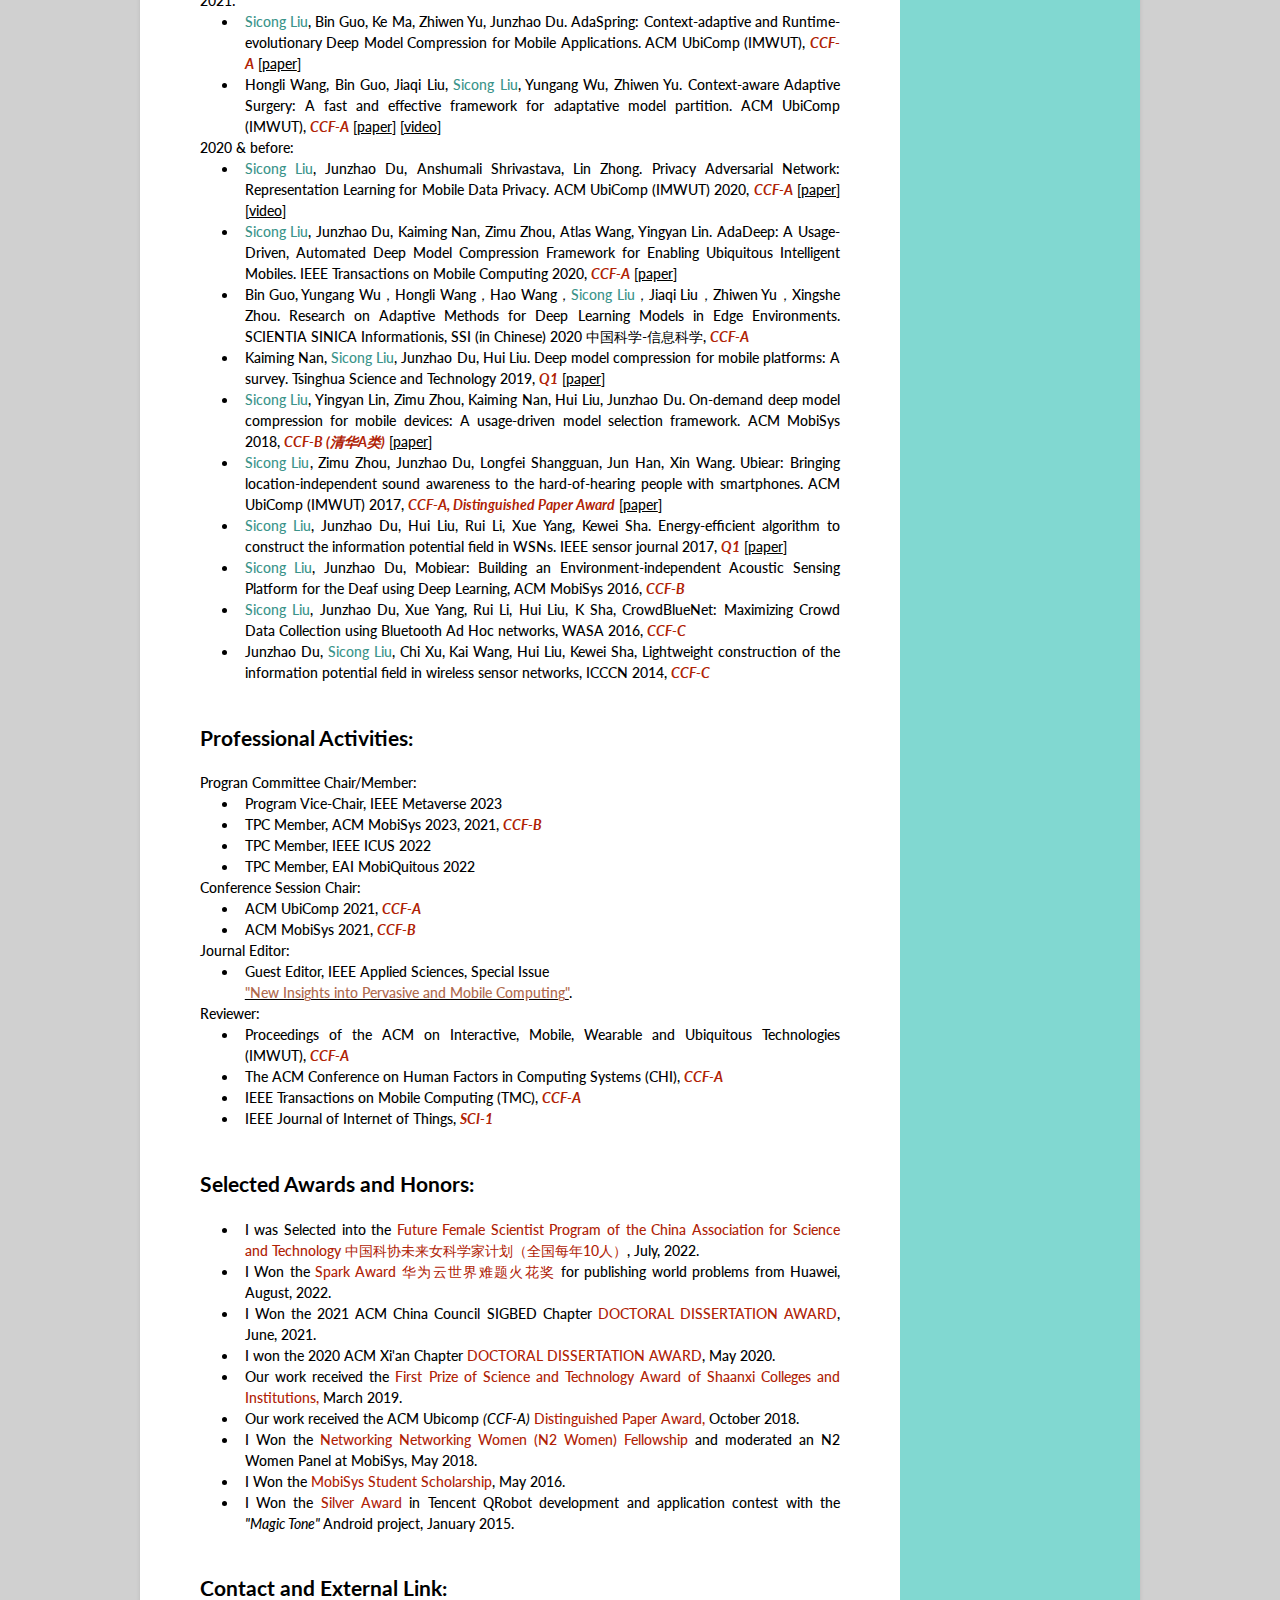
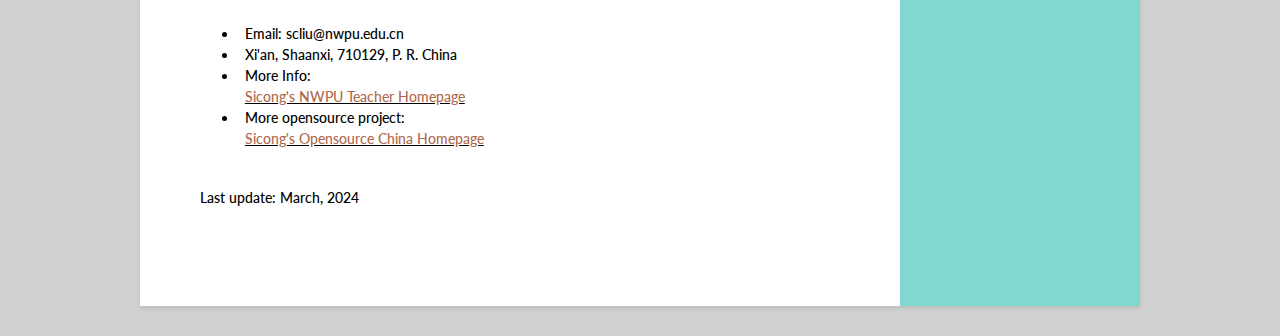
==== commit cc623f2d: "update" ====
--- a/index.html
+++ b/index.html
@@ -322,7 +322,7 @@
 				</section>
 
 				<!-- Four -->
-				<section id="student">
+				<!-- <section id="student">
 					<div class="container">
 						<h3>Supervision/Co-supervision:</h3>
 						<h4>PhD students:</h4>
@@ -369,9 +369,9 @@
 							<li class="icon-ok"><i>Frontiers of Internet of Things Technology</i>, Elective Course for Internet of Things Engineering Major</li>
 						</ul>
 					</div>
-				</section>	
-
-				<section id="talk">
+				</section>	 -->
+
+				<!-- <section id="talk">
 					<div class="container">
 						<h3>Recent Talks:</h3>
 						<ul class="icons">
@@ -384,7 +384,7 @@
 							<li class="icon-ok">Embedded and Mobile Deep Learning Design，last update-2018，谷歌，阿里（硅谷），杜克大学，芝加哥大学 </li>
 						</ul>
 					</div>
-				</section>					
+				</section>		 -->			
 
 				<!-- Four -->
 				<section id="link">
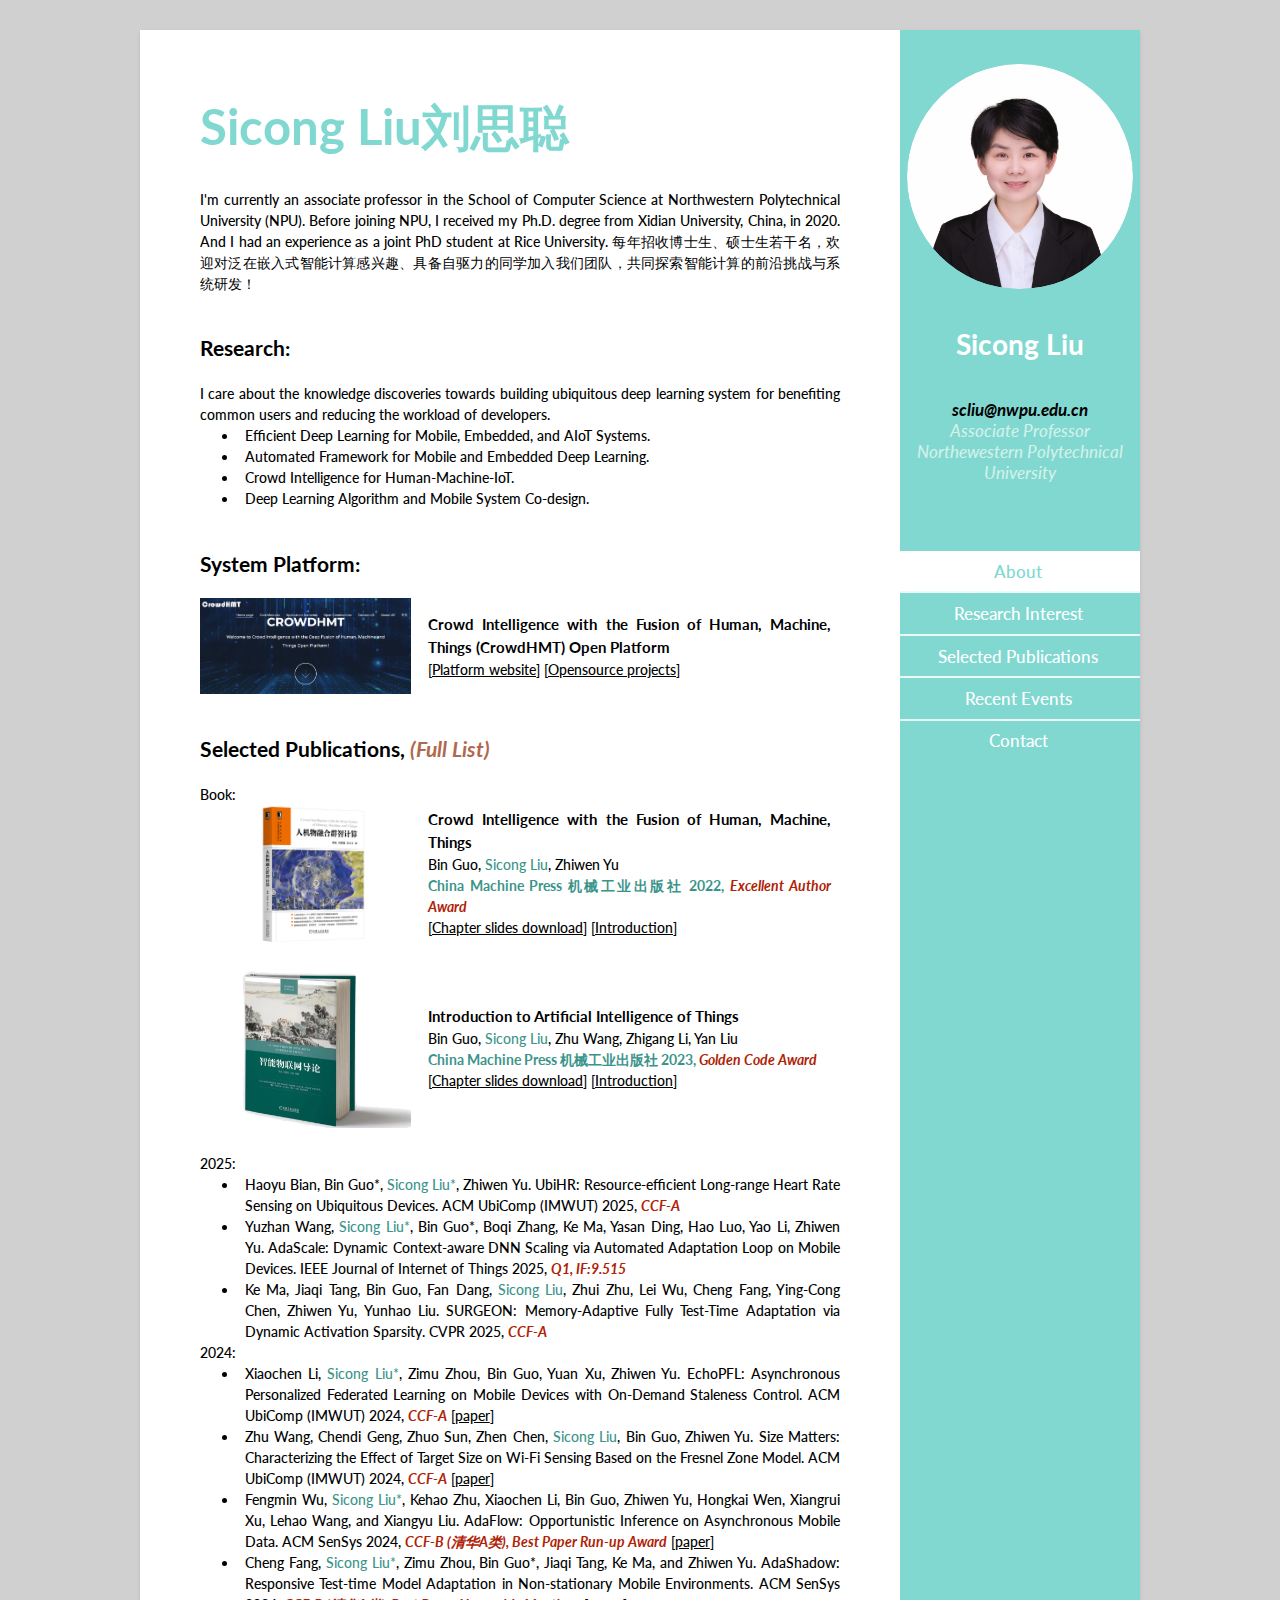
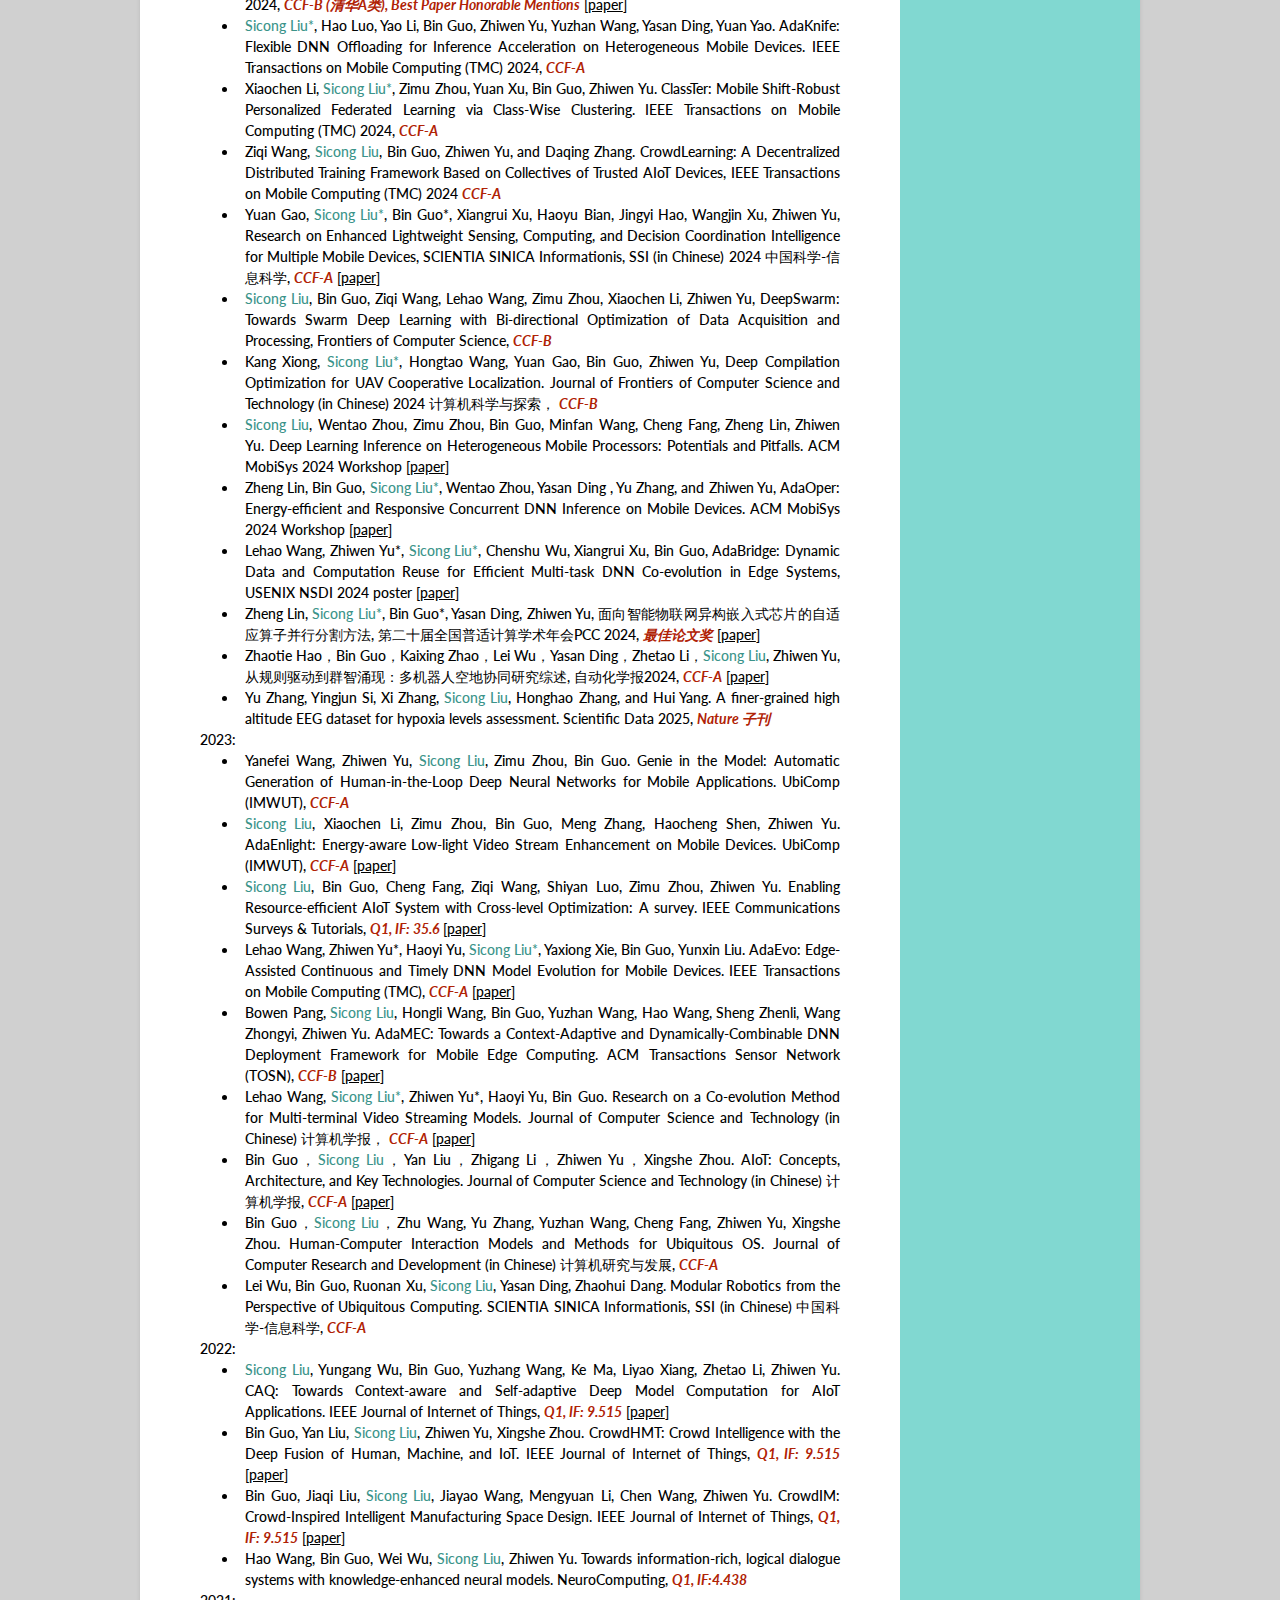
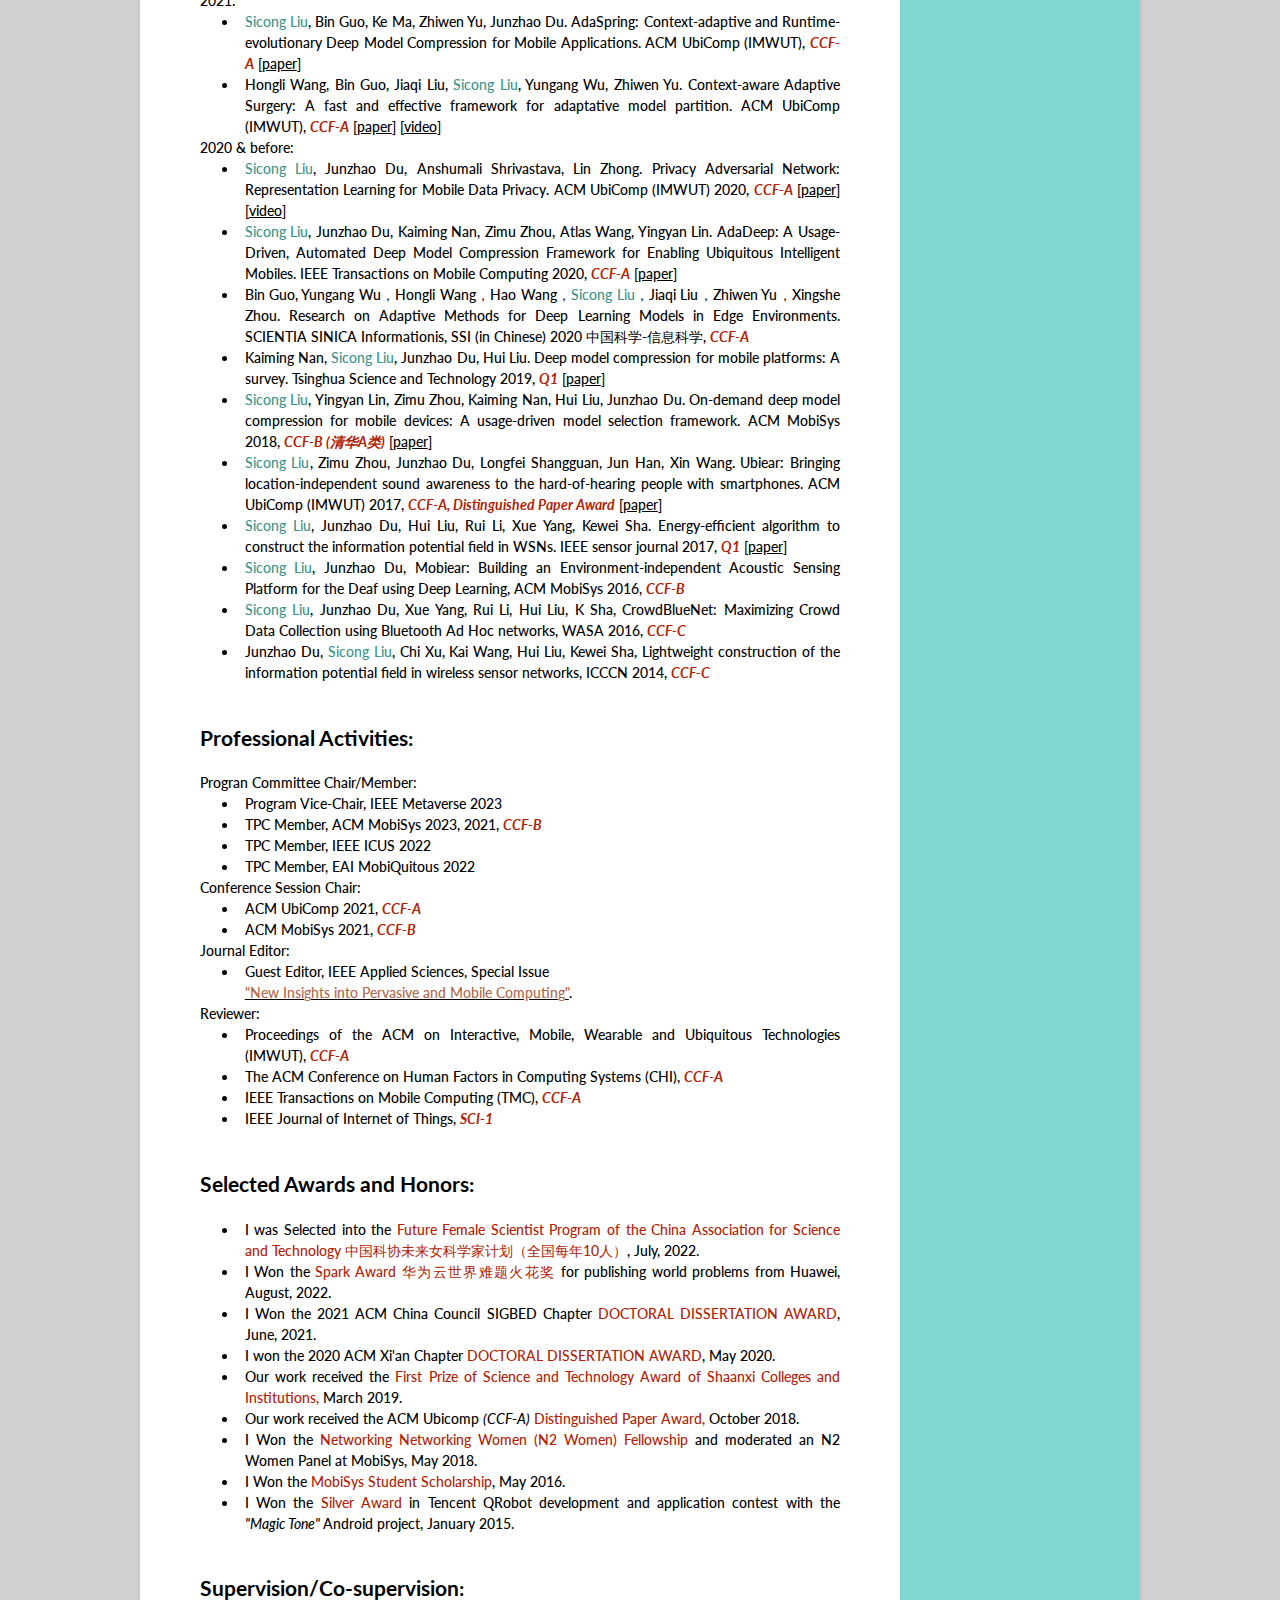
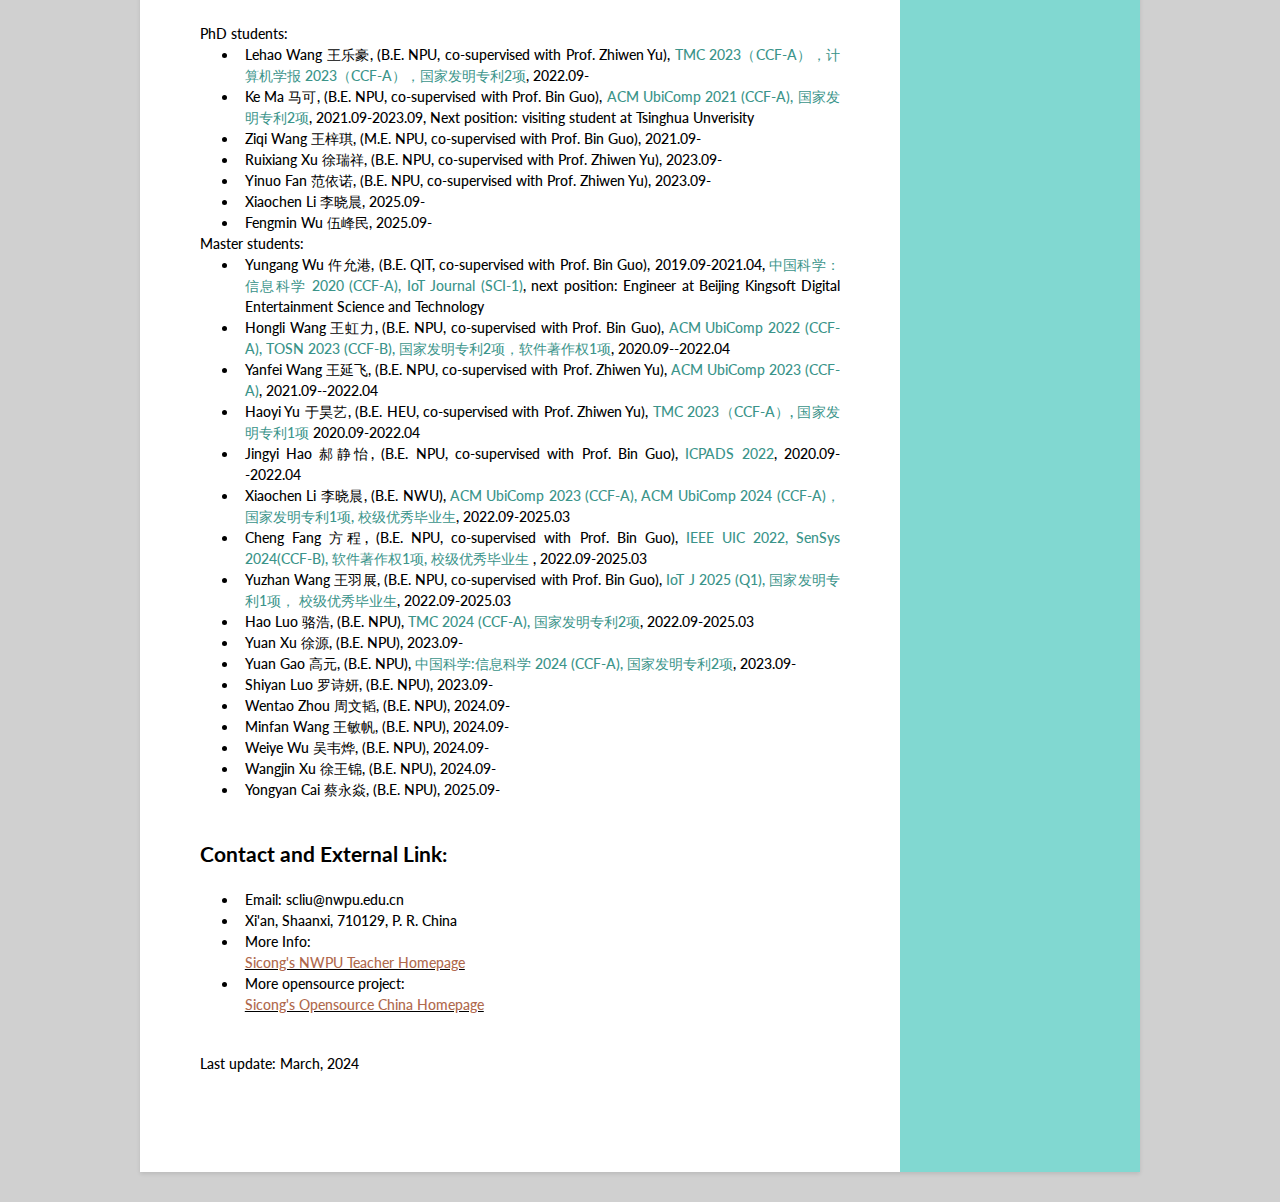
==== commit 89d9a6f1: "update" ====
--- a/index.html
+++ b/index.html
@@ -322,7 +322,7 @@
 				</section>
 
 				<!-- Four -->
-				<!-- <section id="student">
+				<section id="student">
 					<div class="container">
 						<h3>Supervision/Co-supervision:</h3>
 						<h4>PhD students:</h4>
@@ -360,7 +360,7 @@
 						
 					</div>
 				</section>
-
+<!-- 
 				<section id="teaching">
 					<div class="container">
 						<h3>Teaching:</h3>
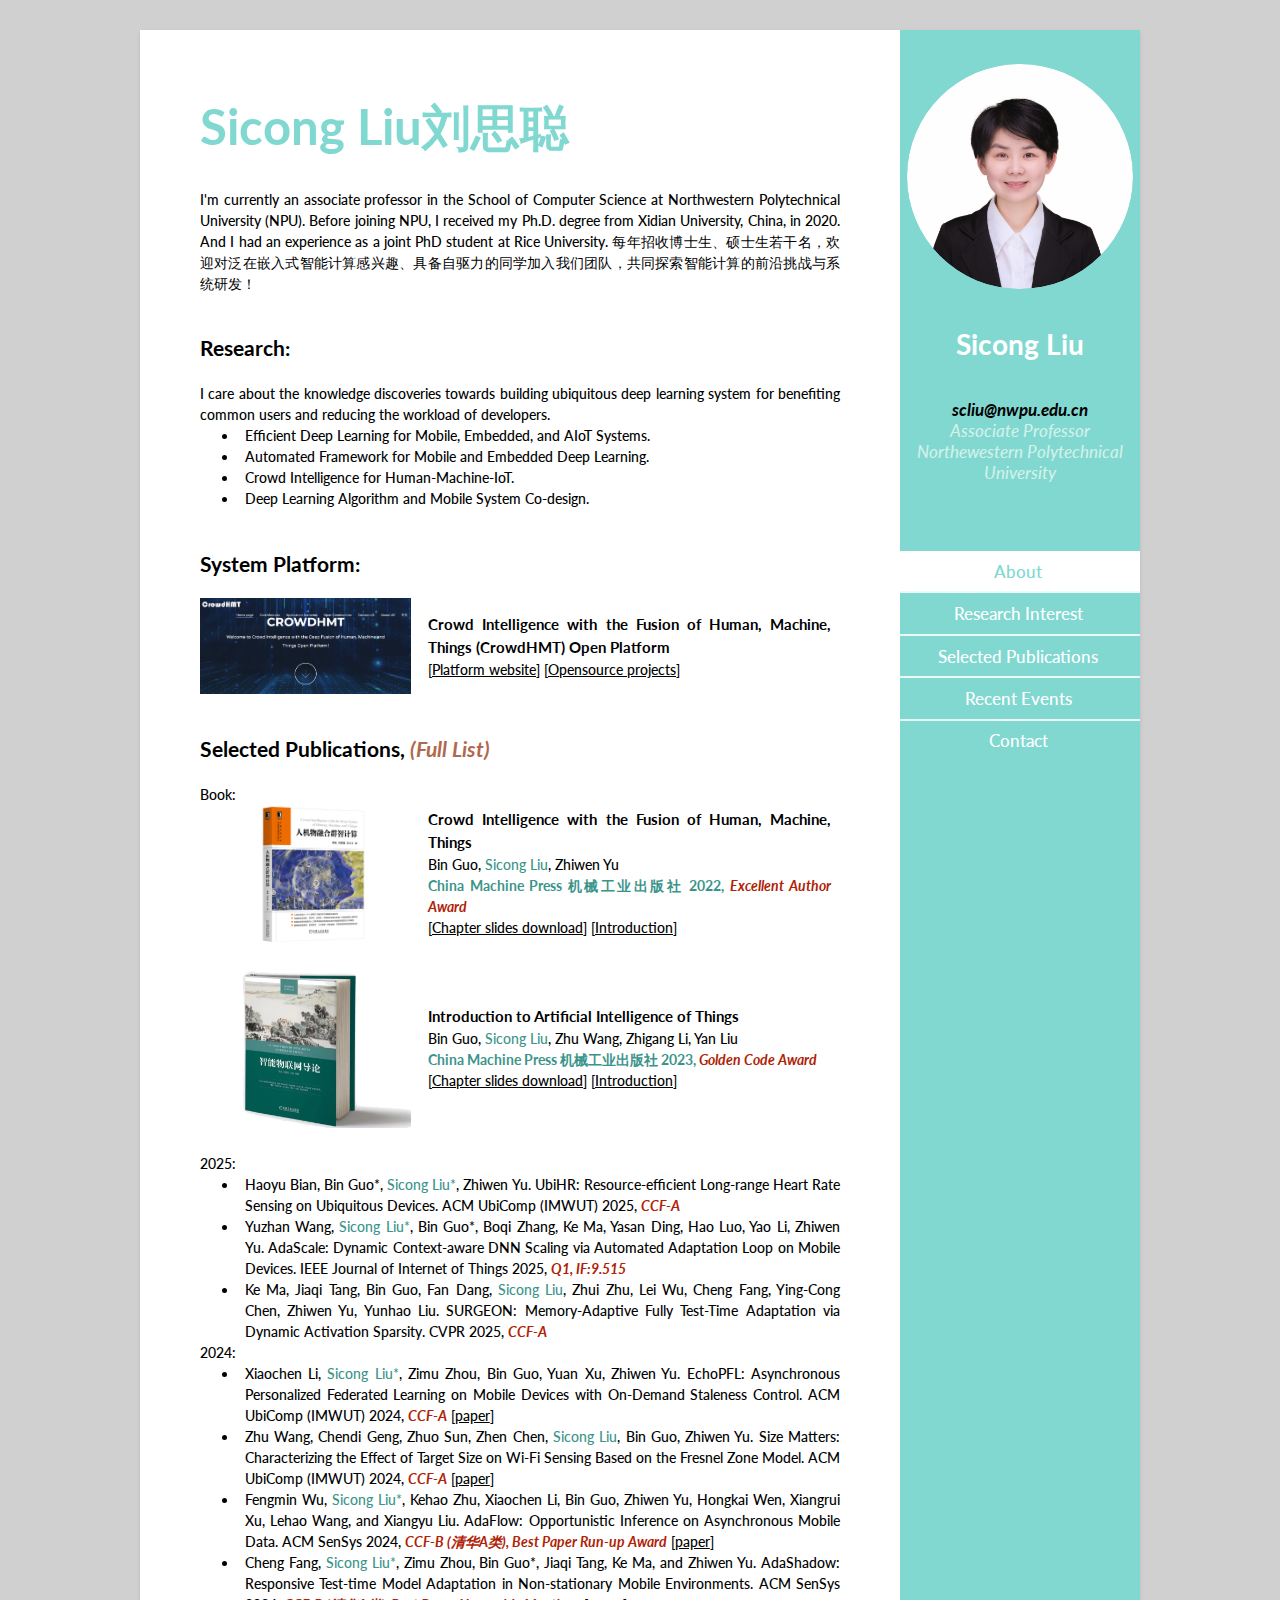
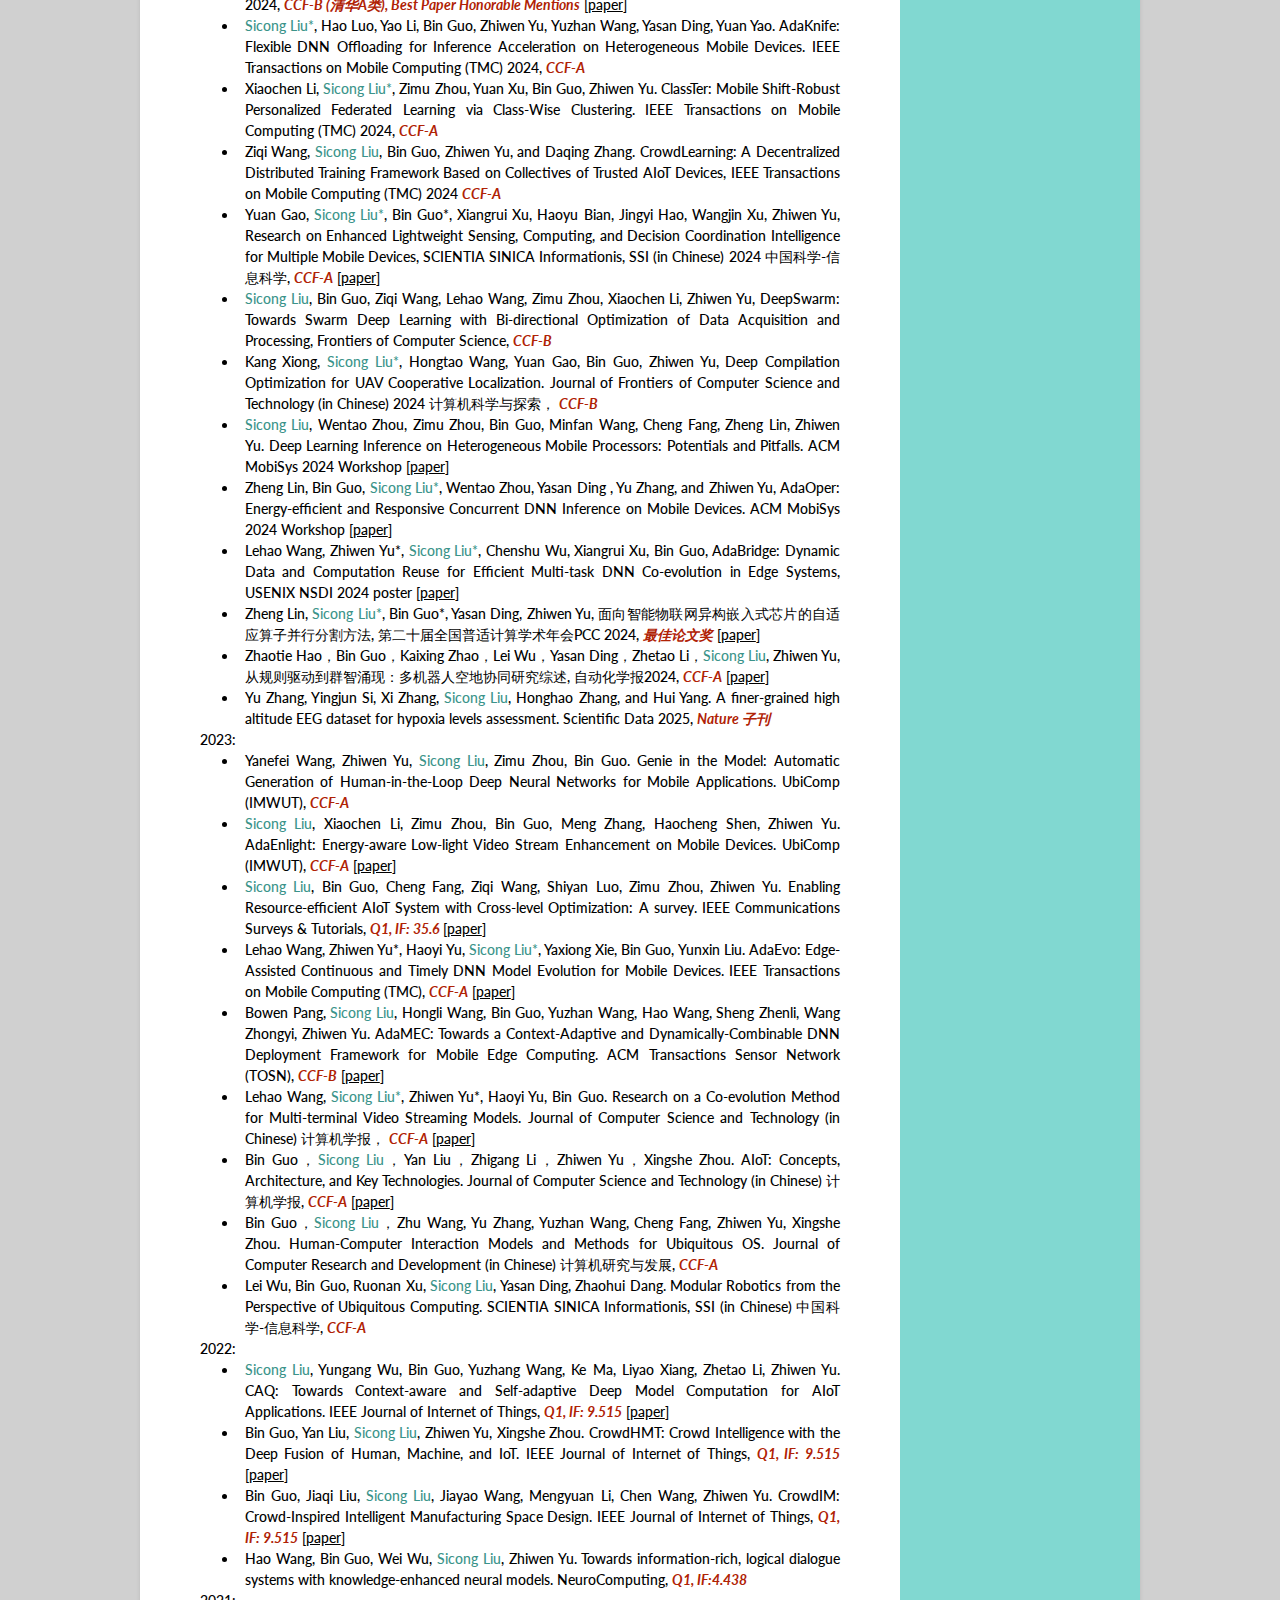
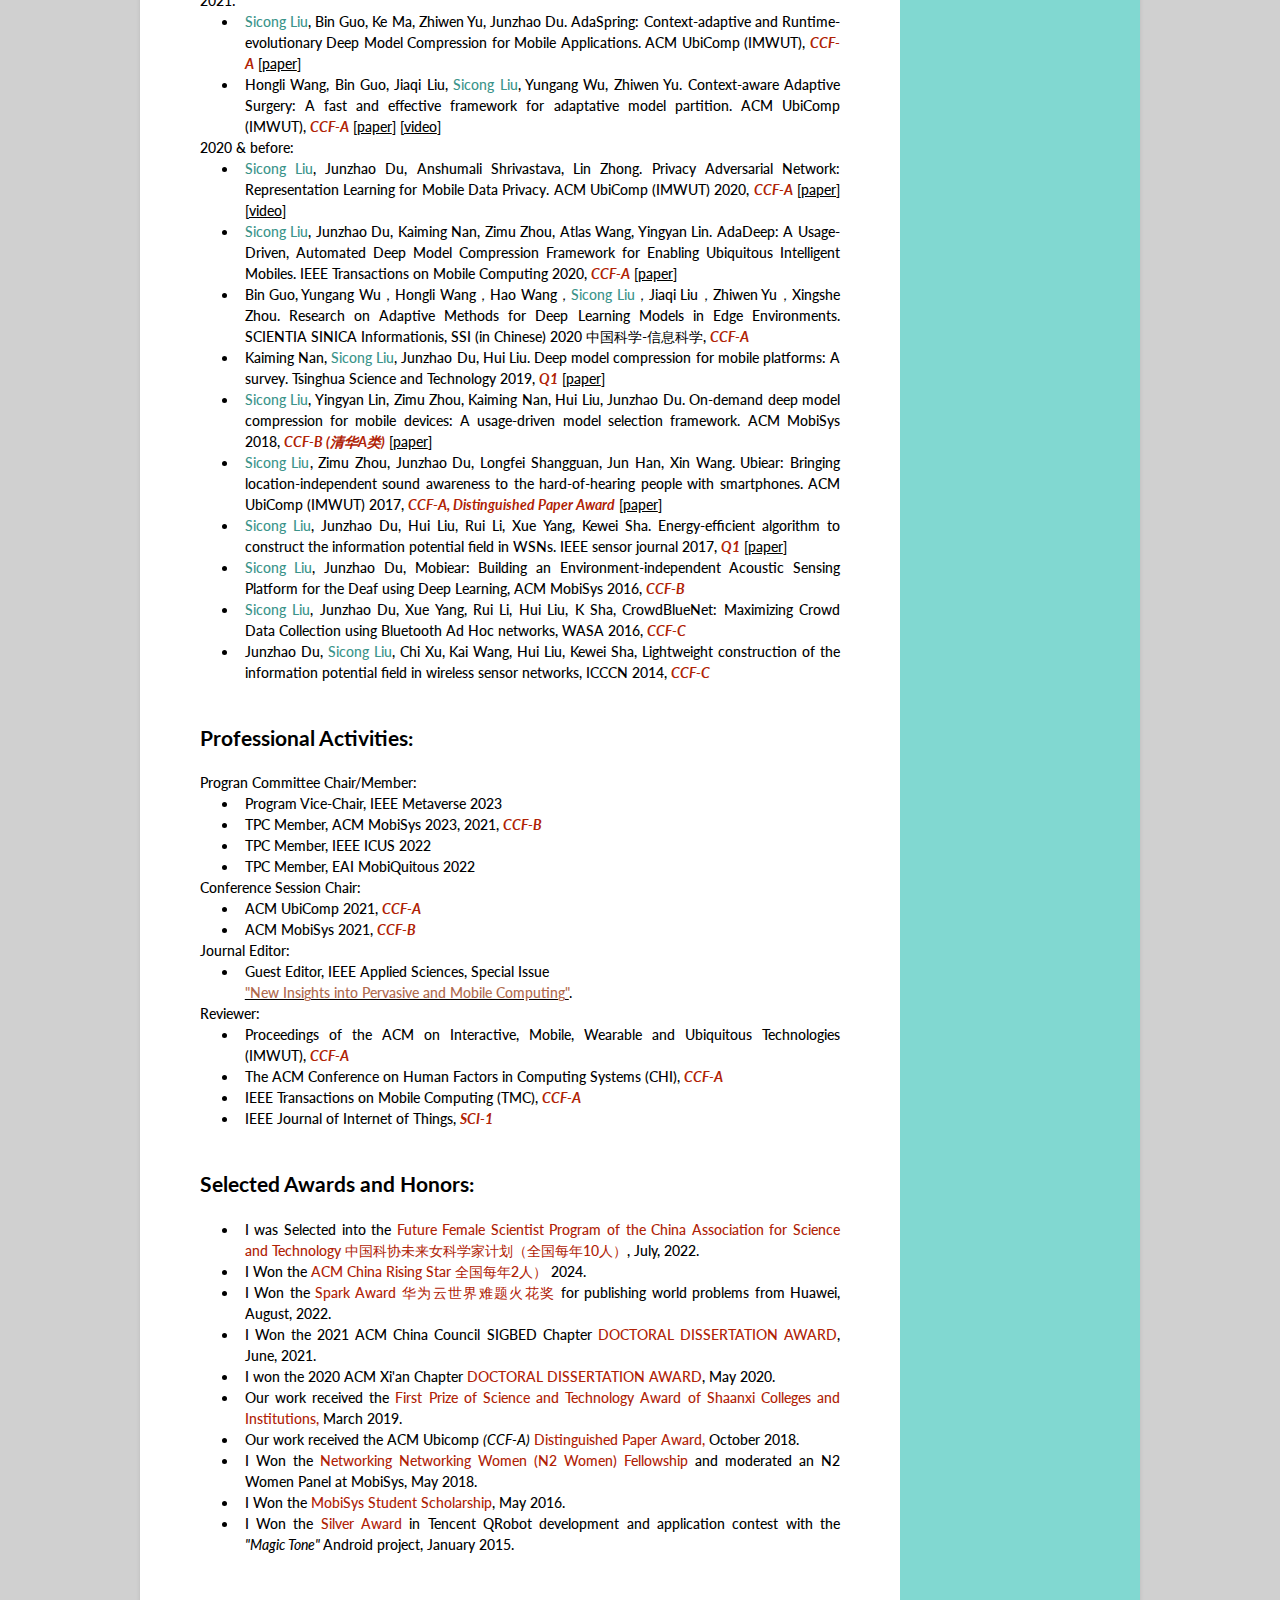
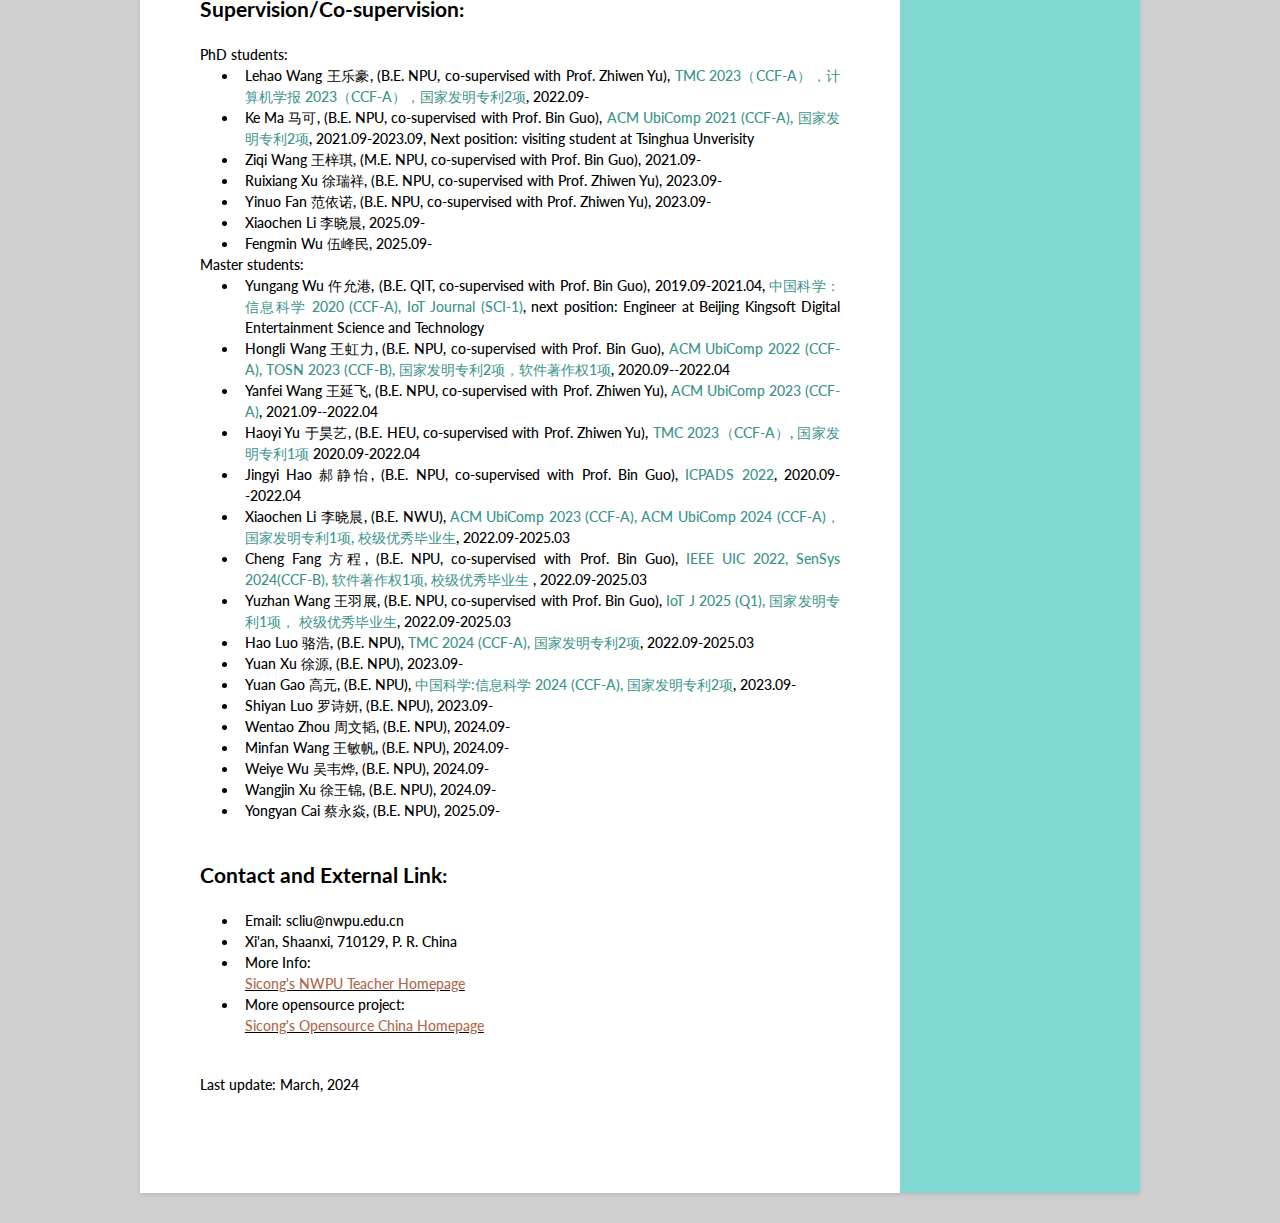
==== commit 35ae5dc2: "update" ====
--- a/index.html
+++ b/index.html
@@ -309,6 +309,7 @@
 						<h3>Selected Awards and Honors:</h3>
 						<ul class="award-icons">
 							<li><i class="icon-li icon-ok"></i>I was Selected into the <font color="#b02205">Future Female Scientist Program of the China Association for Science and Technology 中国科协未来女科学家计划（全国每年10人）</font>, July, 2022.</li>
+							<li><i class="icon-li icon-ok"></i>I Won the <font color="#b02205">ACM China Rising Star 全国每年2人）</font>  2024.</li>
 							<li><i class="icon-li icon-ok"></i>I Won the <font color="#b02205">Spark Award 华为云世界难题火花奖</font>  for publishing world problems from Huawei, August, 2022.</li>
 							<li><i class="icon-li icon-ok"></i>I Won the 2021 ACM China Council SIGBED Chapter <font color="#b02205">DOCTORAL DISSERTATION AWARD</font>, June, 2021.</li>
 							<li><i class="icon-li icon-ok"></i>I won the 2020 ACM Xi'an Chapter <font color="#b02205">DOCTORAL DISSERTATION AWARD</font>, May 2020.</li>
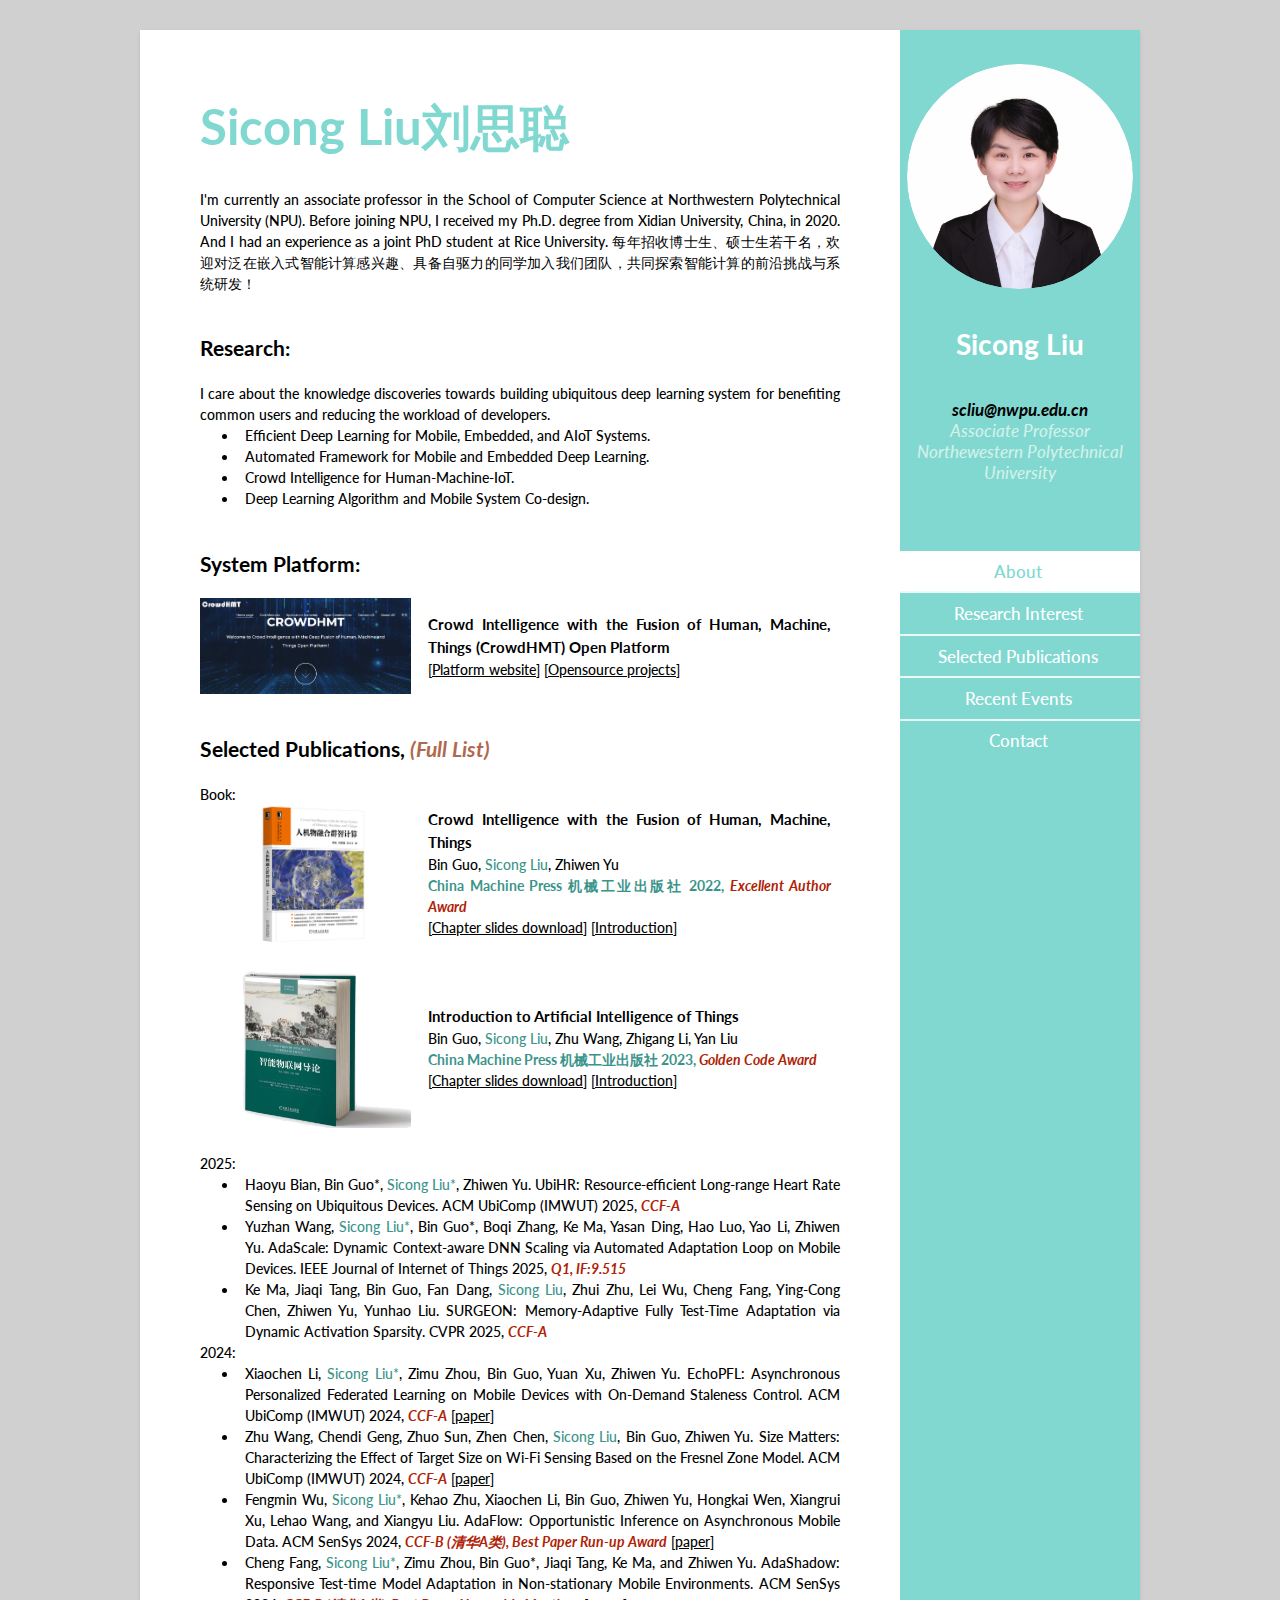
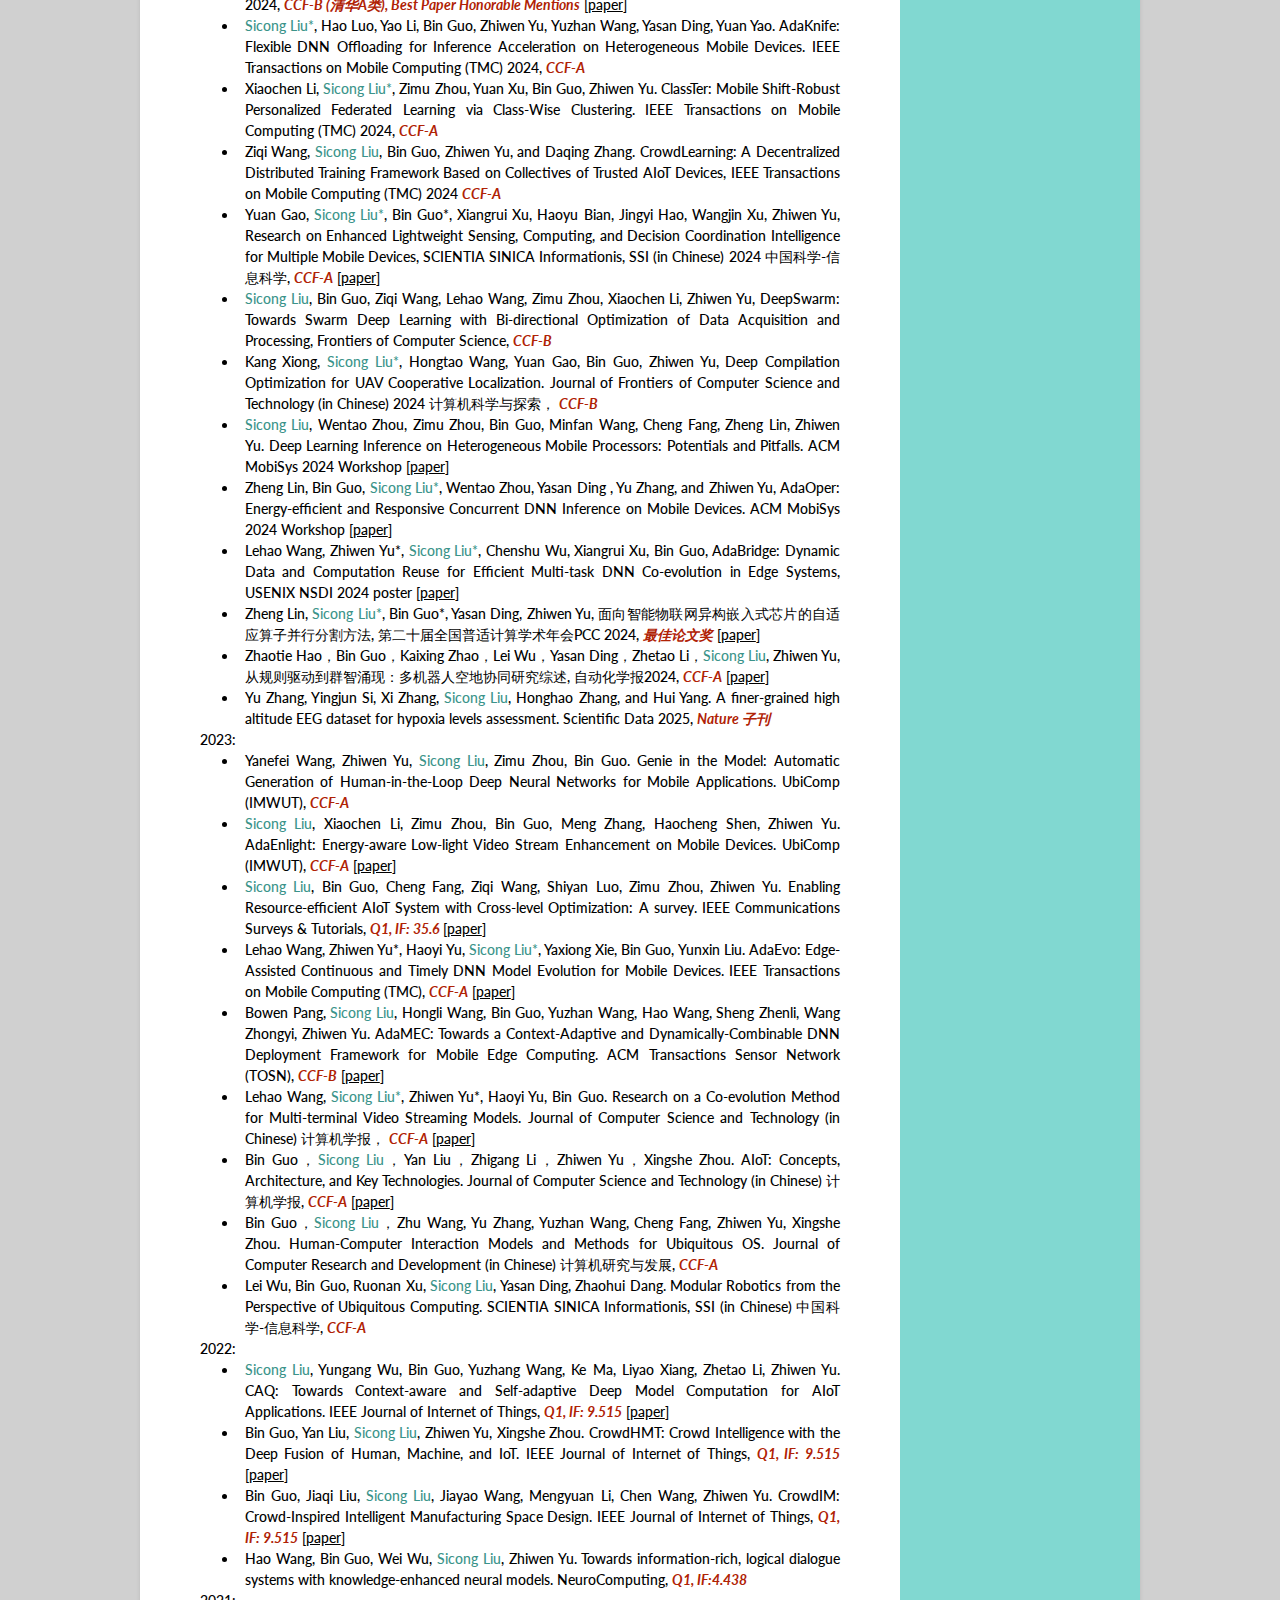
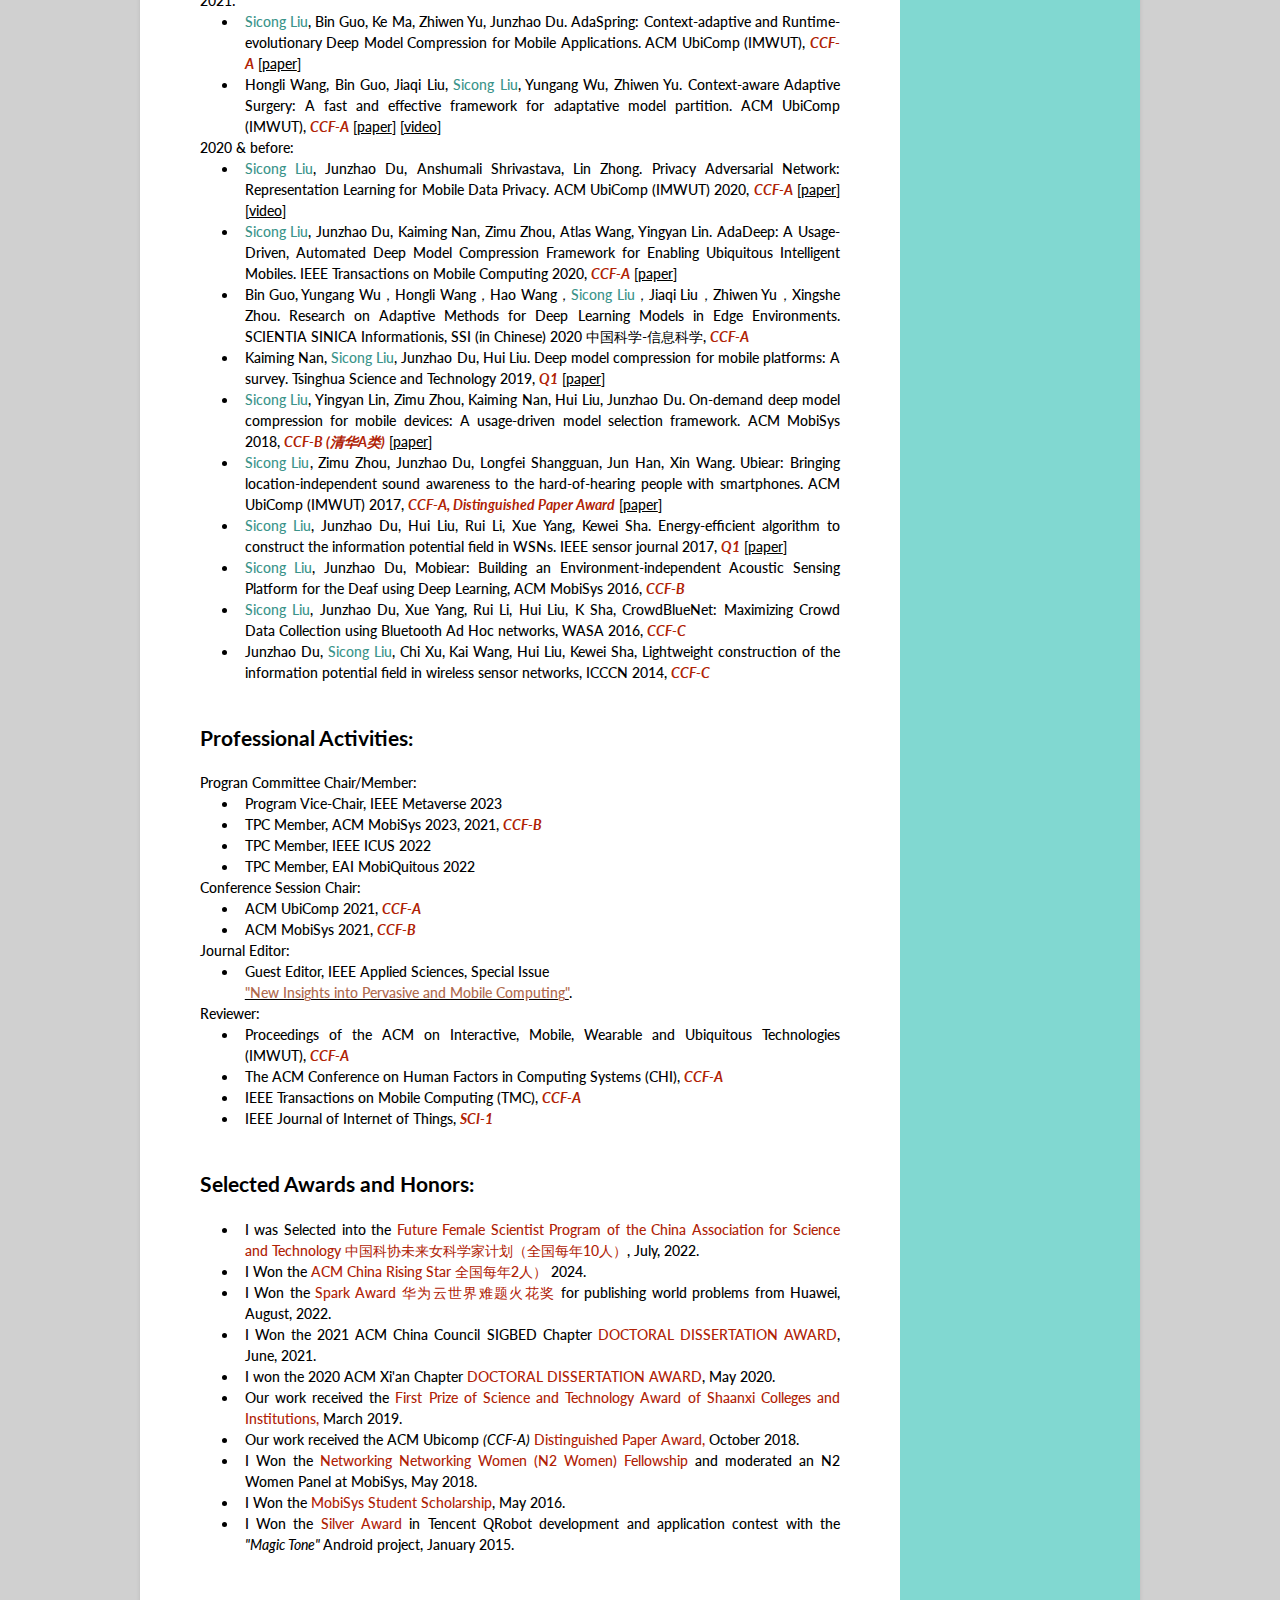
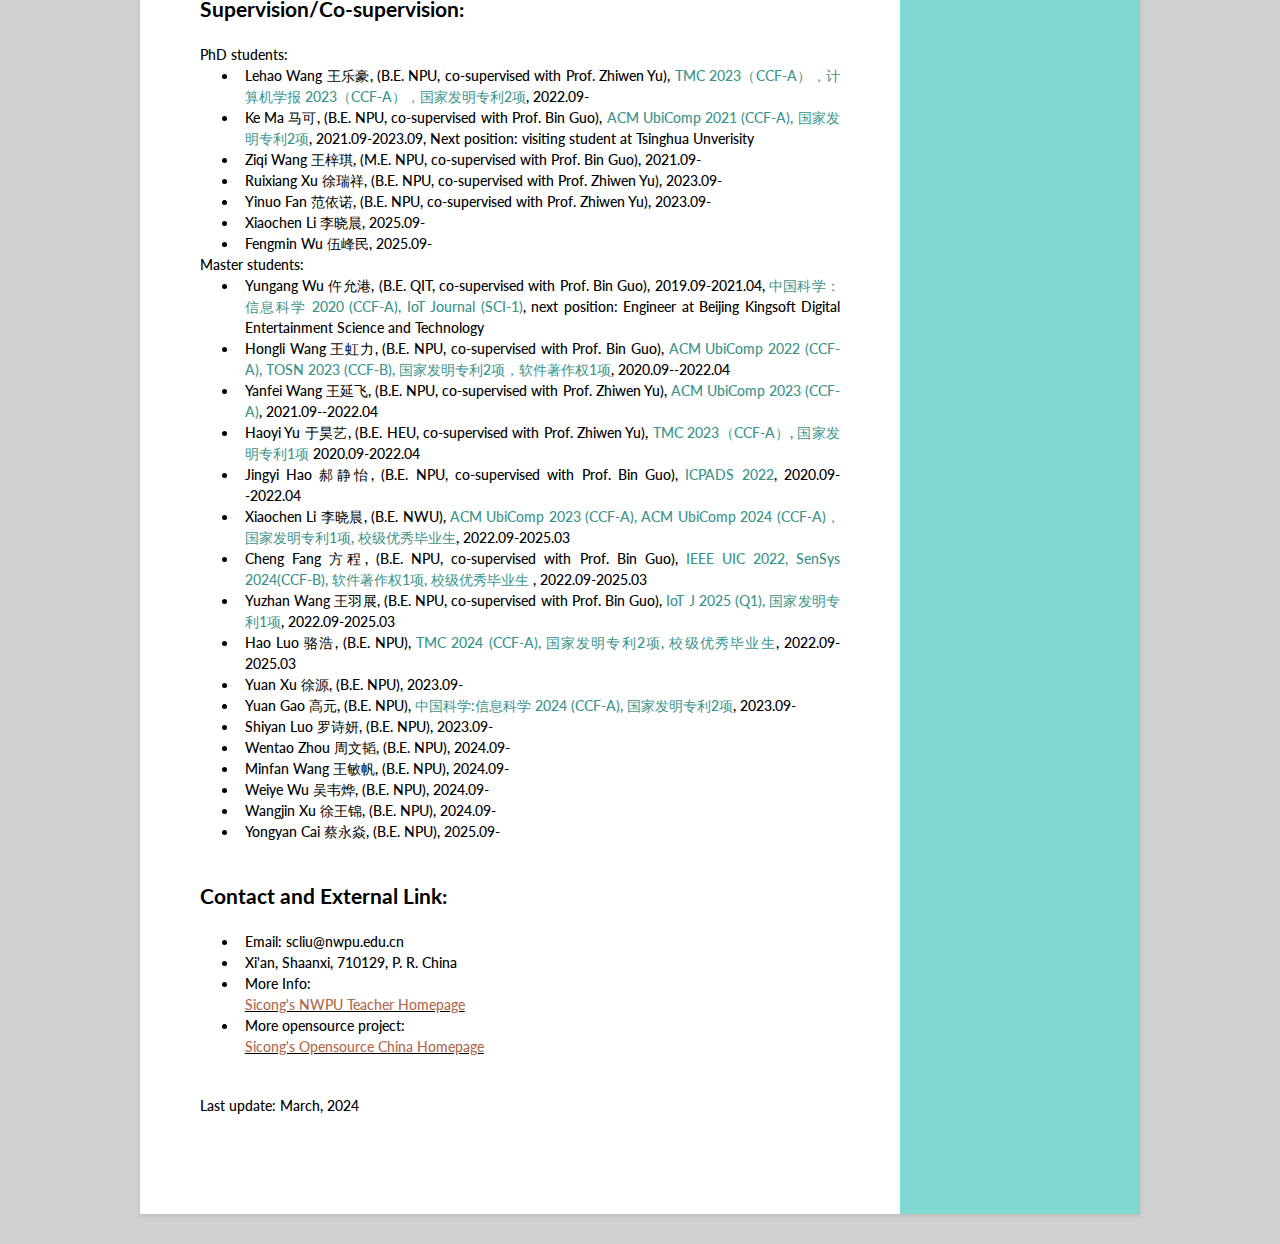
==== commit 9b35e7ee: "update" ====
--- a/index.html
+++ b/index.html
@@ -347,8 +347,8 @@
 							<li class="icon-ok">Jingyi Hao 郝静怡, (B.E. NPU, co-supervised with Prof. Bin Guo), <font color="#3b948a">ICPADS 2022</font>, 2020.09--2022.04</li>
 							<li class="icon-ok">Xiaochen Li 李晓晨, (B.E. NWU), <font color="#3b948a">ACM UbiComp 2023 (CCF-A), ACM UbiComp 2024 (CCF-A)，国家发明专利1项, 校级优秀毕业生</font>, 2022.09-2025.03</li>
 							<li class="icon-ok">Cheng Fang 方程, (B.E. NPU, co-supervised with Prof. Bin Guo), <font color="#3b948a">IEEE UIC 2022, SenSys 2024(CCF-B), 软件著作权1项, 校级优秀毕业生 </font>, 2022.09-2025.03</li>
-							<li class="icon-ok">Yuzhan Wang 王羽展, (B.E. NPU, co-supervised with Prof. Bin Guo), <font color="#3b948a">IoT J 2025 (Q1), 国家发明专利1项， 校级优秀毕业生</font>, 2022.09-2025.03</li>
-							<li class="icon-ok">Hao Luo 骆浩, (B.E. NPU), <font color="#3b948a">TMC 2024 (CCF-A), 国家发明专利2项</font>, 2022.09-2025.03</li>
+							<li class="icon-ok">Yuzhan Wang 王羽展, (B.E. NPU, co-supervised with Prof. Bin Guo), <font color="#3b948a">IoT J 2025 (Q1), 国家发明专利1项</font>, 2022.09-2025.03</li>
+							<li class="icon-ok">Hao Luo 骆浩, (B.E. NPU), <font color="#3b948a">TMC 2024 (CCF-A), 国家发明专利2项, 校级优秀毕业生</font>, 2022.09-2025.03</li>
 							<li class="icon-ok">Yuan Xu 徐源, (B.E. NPU), 2023.09-</li>
 							<li class="icon-ok">Yuan Gao 高元, (B.E. NPU), <font color="#3b948a">中国科学:信息科学 2024 (CCF-A), 国家发明专利2项</font>, 2023.09-</li>
 							<li class="icon-ok">Shiyan Luo 罗诗妍, (B.E. NPU), 2023.09-</li>
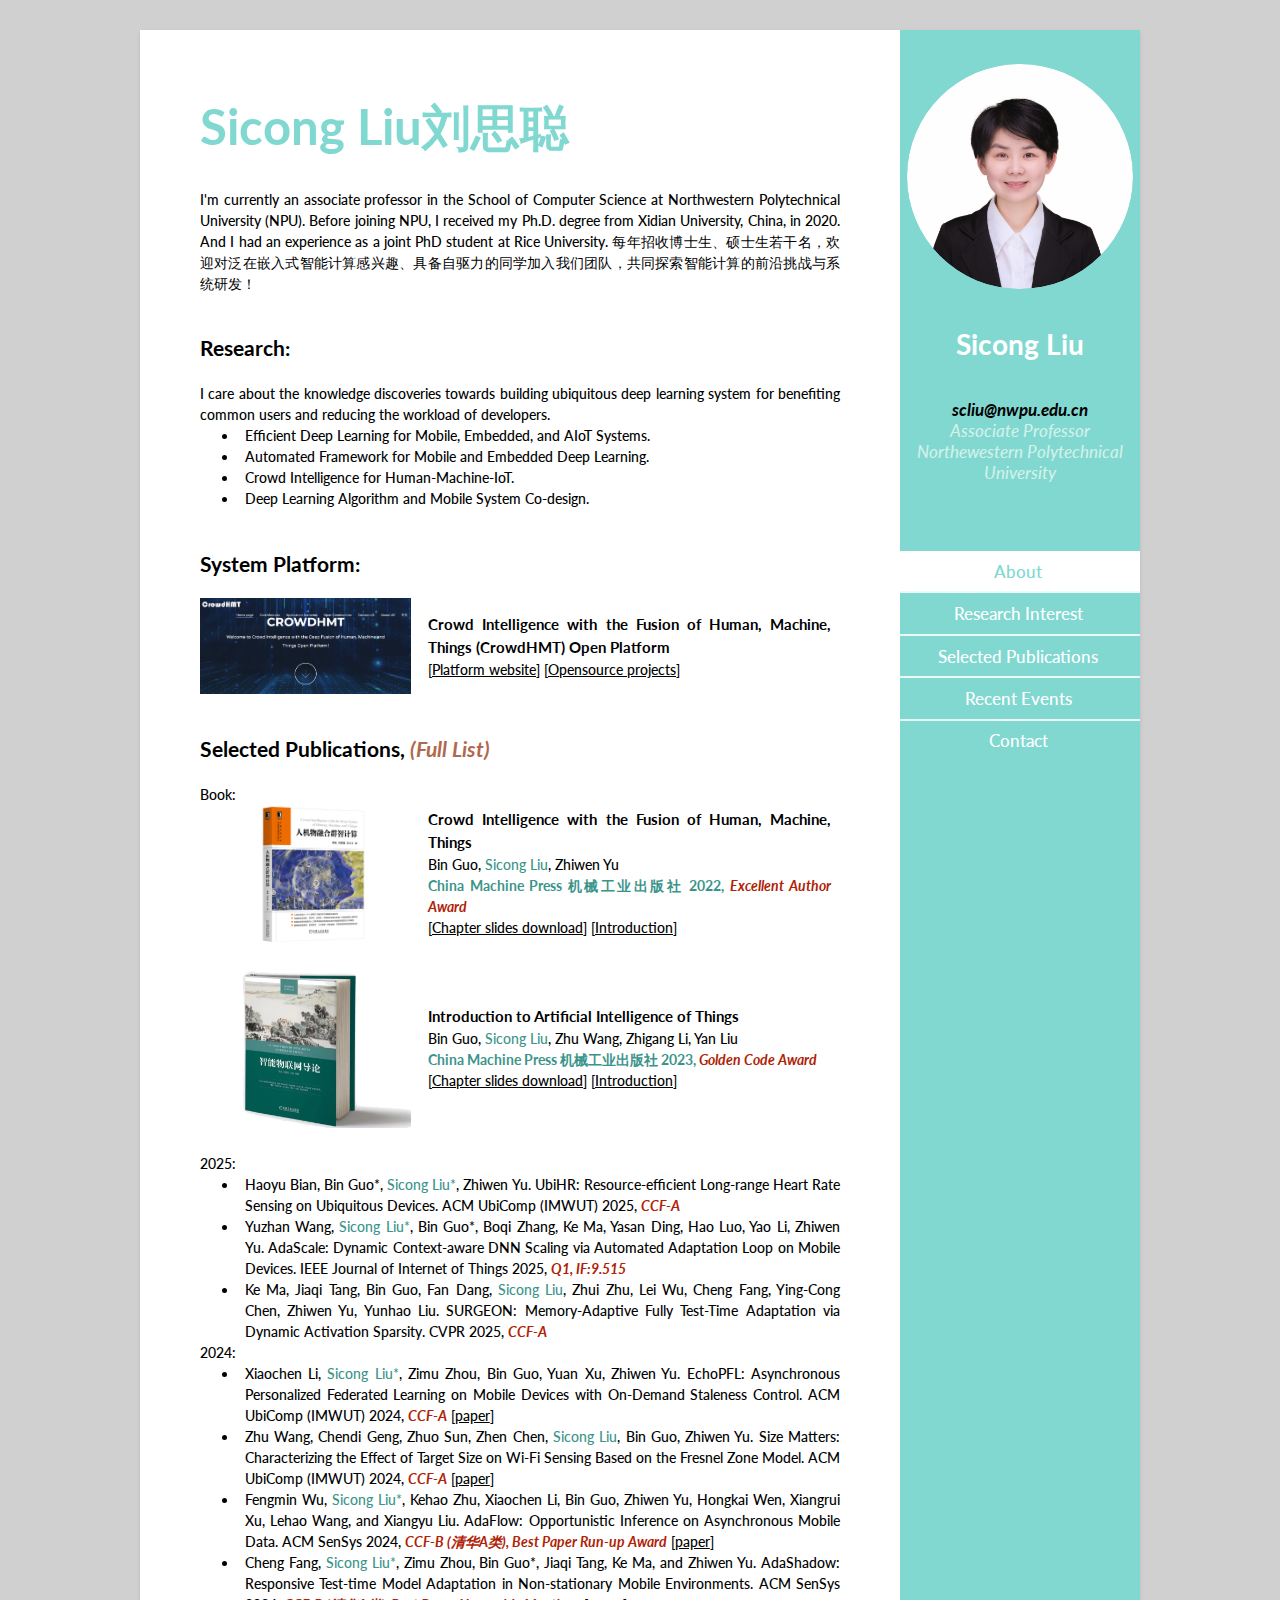
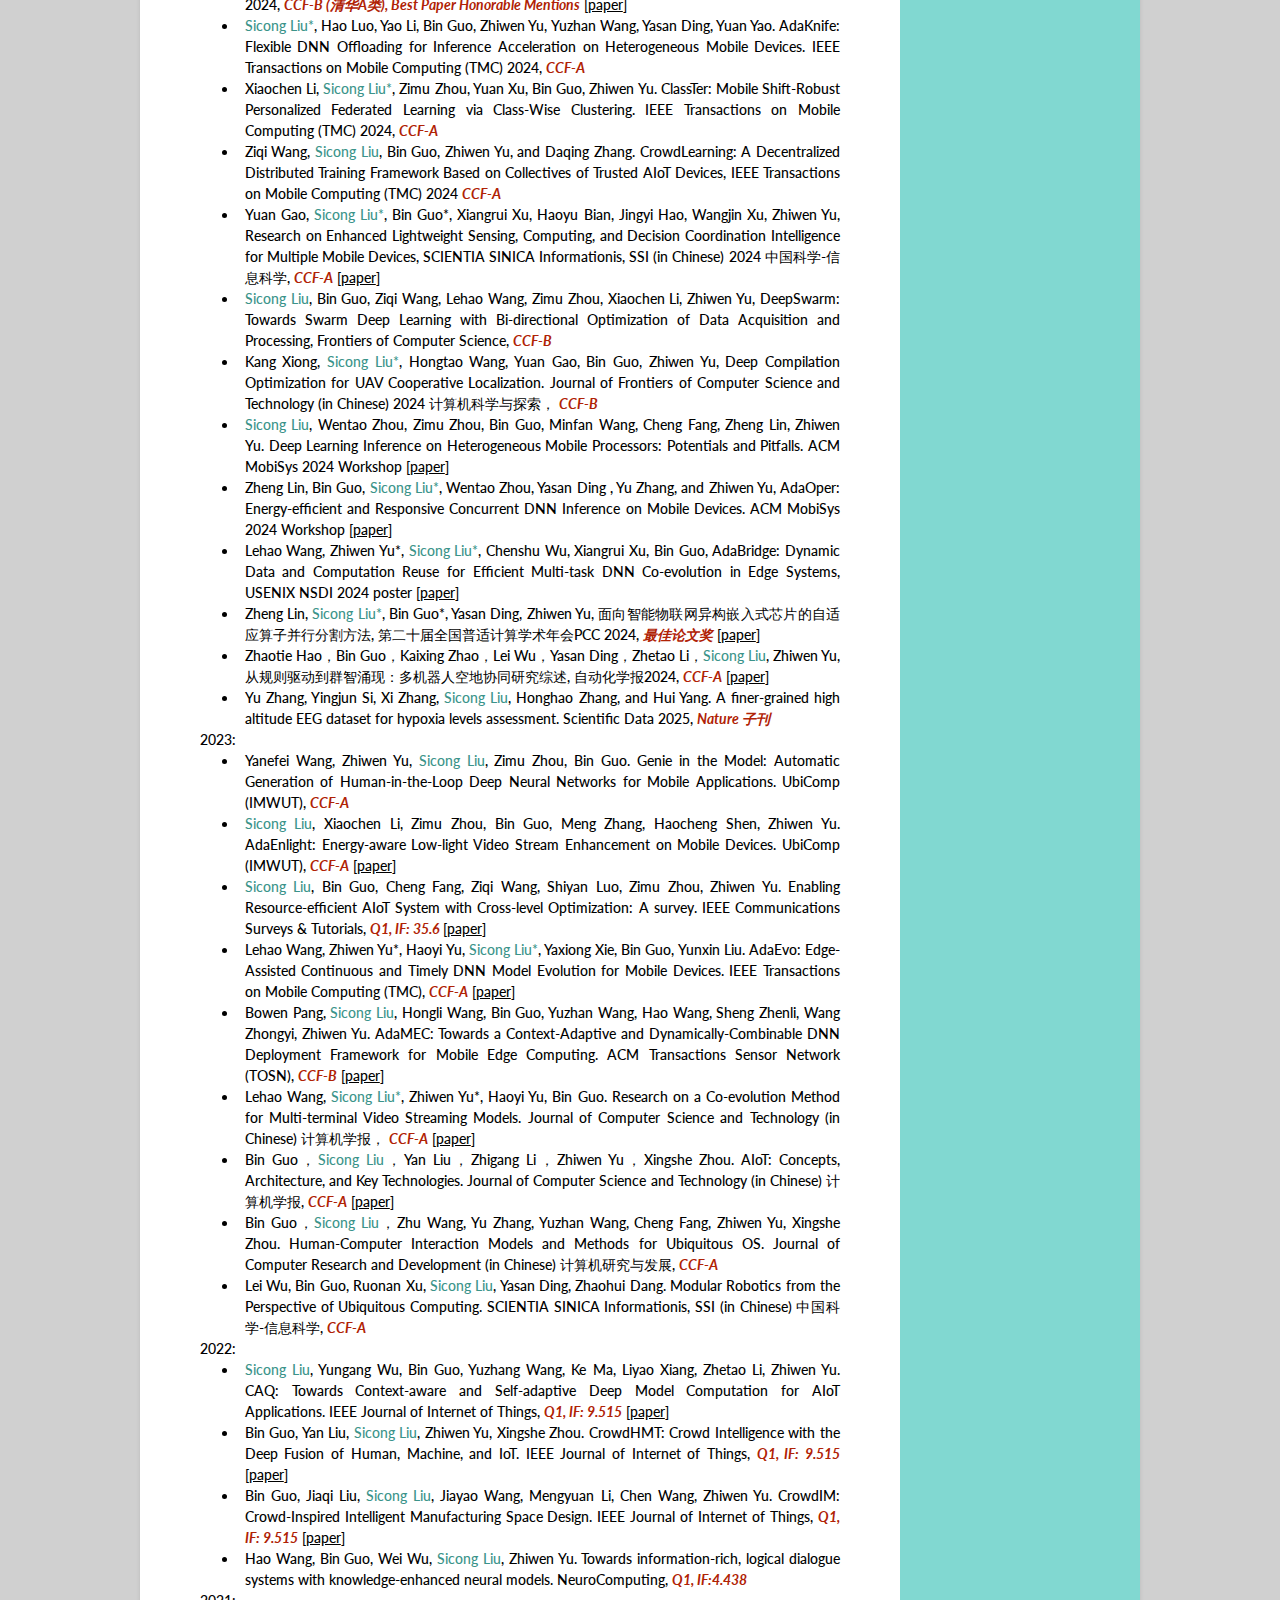
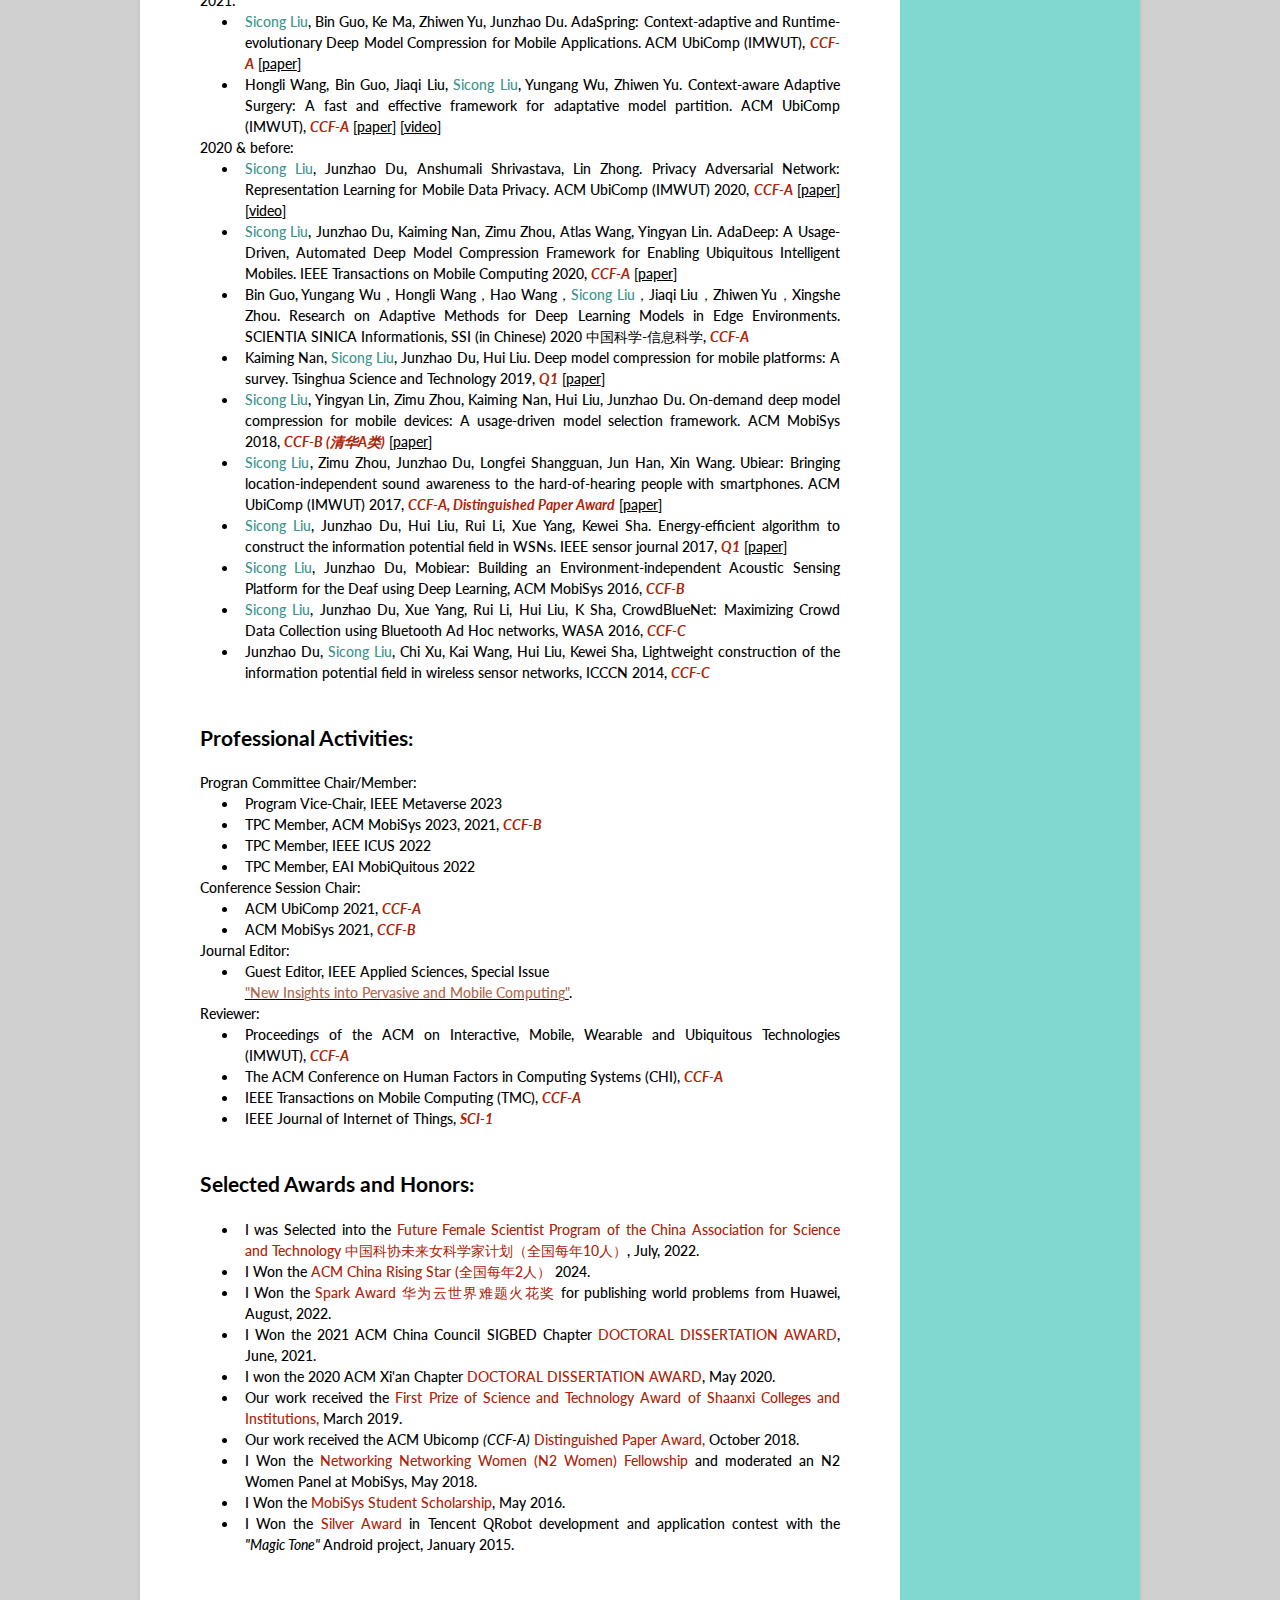
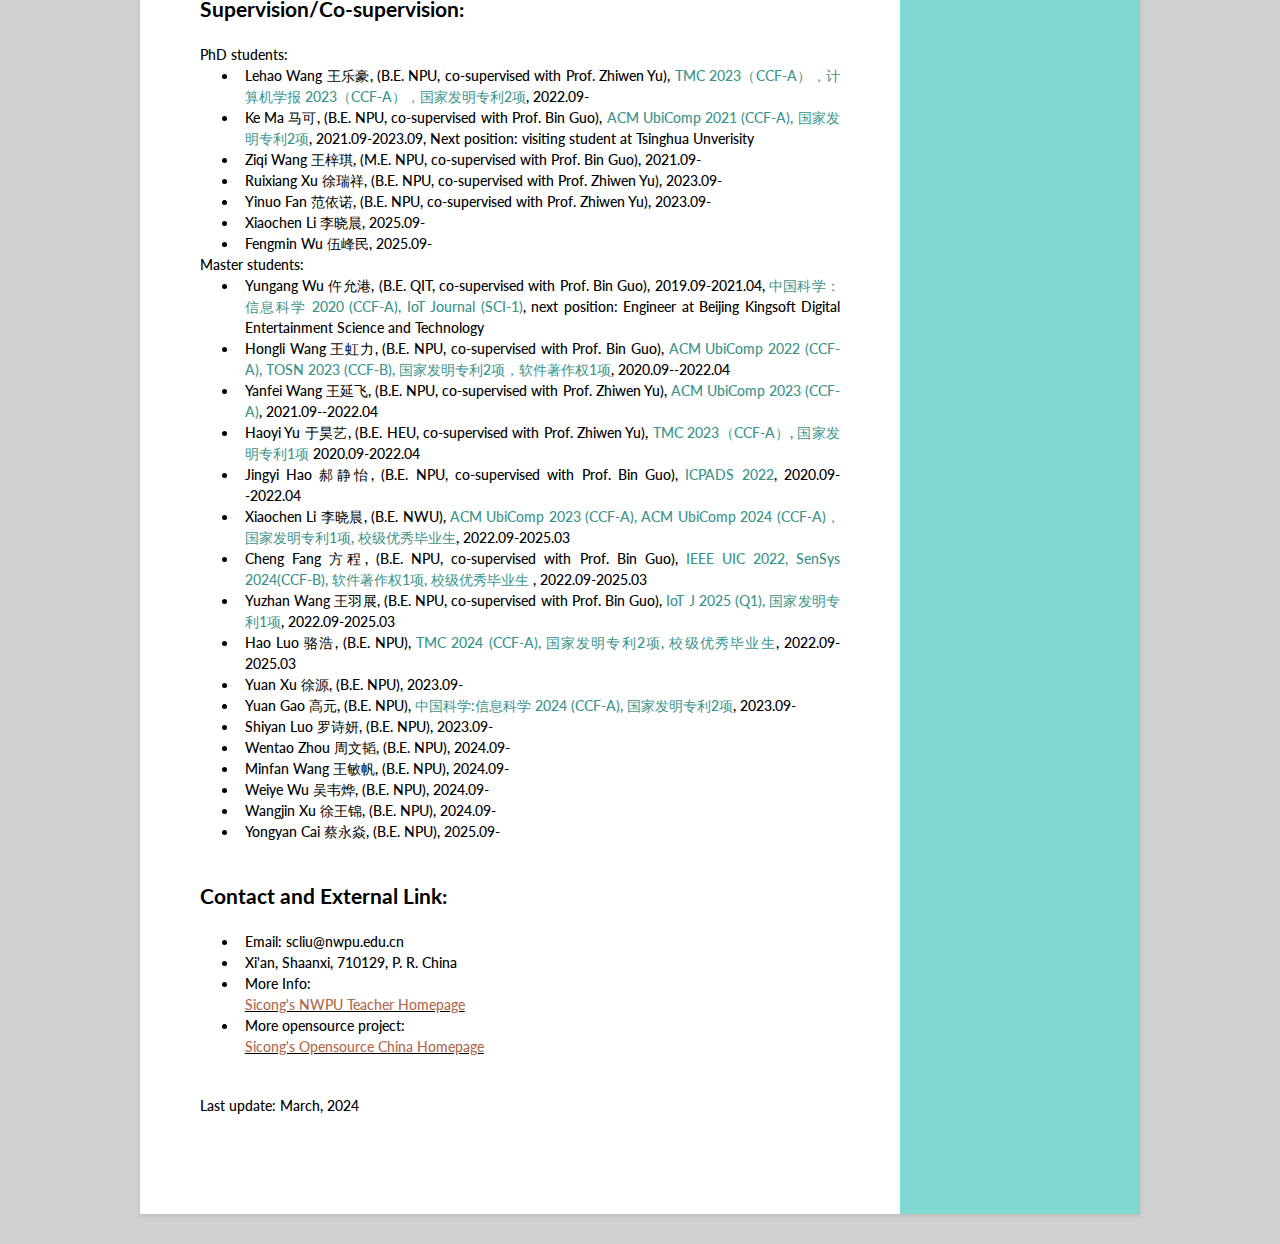
==== commit 18316746: "update" ====
--- a/index.html
+++ b/index.html
@@ -309,7 +309,7 @@
 						<h3>Selected Awards and Honors:</h3>
 						<ul class="award-icons">
 							<li><i class="icon-li icon-ok"></i>I was Selected into the <font color="#b02205">Future Female Scientist Program of the China Association for Science and Technology 中国科协未来女科学家计划（全国每年10人）</font>, July, 2022.</li>
-							<li><i class="icon-li icon-ok"></i>I Won the <font color="#b02205">ACM China Rising Star 全国每年2人）</font>  2024.</li>
+							<li><i class="icon-li icon-ok"></i>I Won the <font color="#b02205">ACM China Rising Star (全国每年2人）</font>  2024.</li>
 							<li><i class="icon-li icon-ok"></i>I Won the <font color="#b02205">Spark Award 华为云世界难题火花奖</font>  for publishing world problems from Huawei, August, 2022.</li>
 							<li><i class="icon-li icon-ok"></i>I Won the 2021 ACM China Council SIGBED Chapter <font color="#b02205">DOCTORAL DISSERTATION AWARD</font>, June, 2021.</li>
 							<li><i class="icon-li icon-ok"></i>I won the 2020 ACM Xi'an Chapter <font color="#b02205">DOCTORAL DISSERTATION AWARD</font>, May 2020.</li>
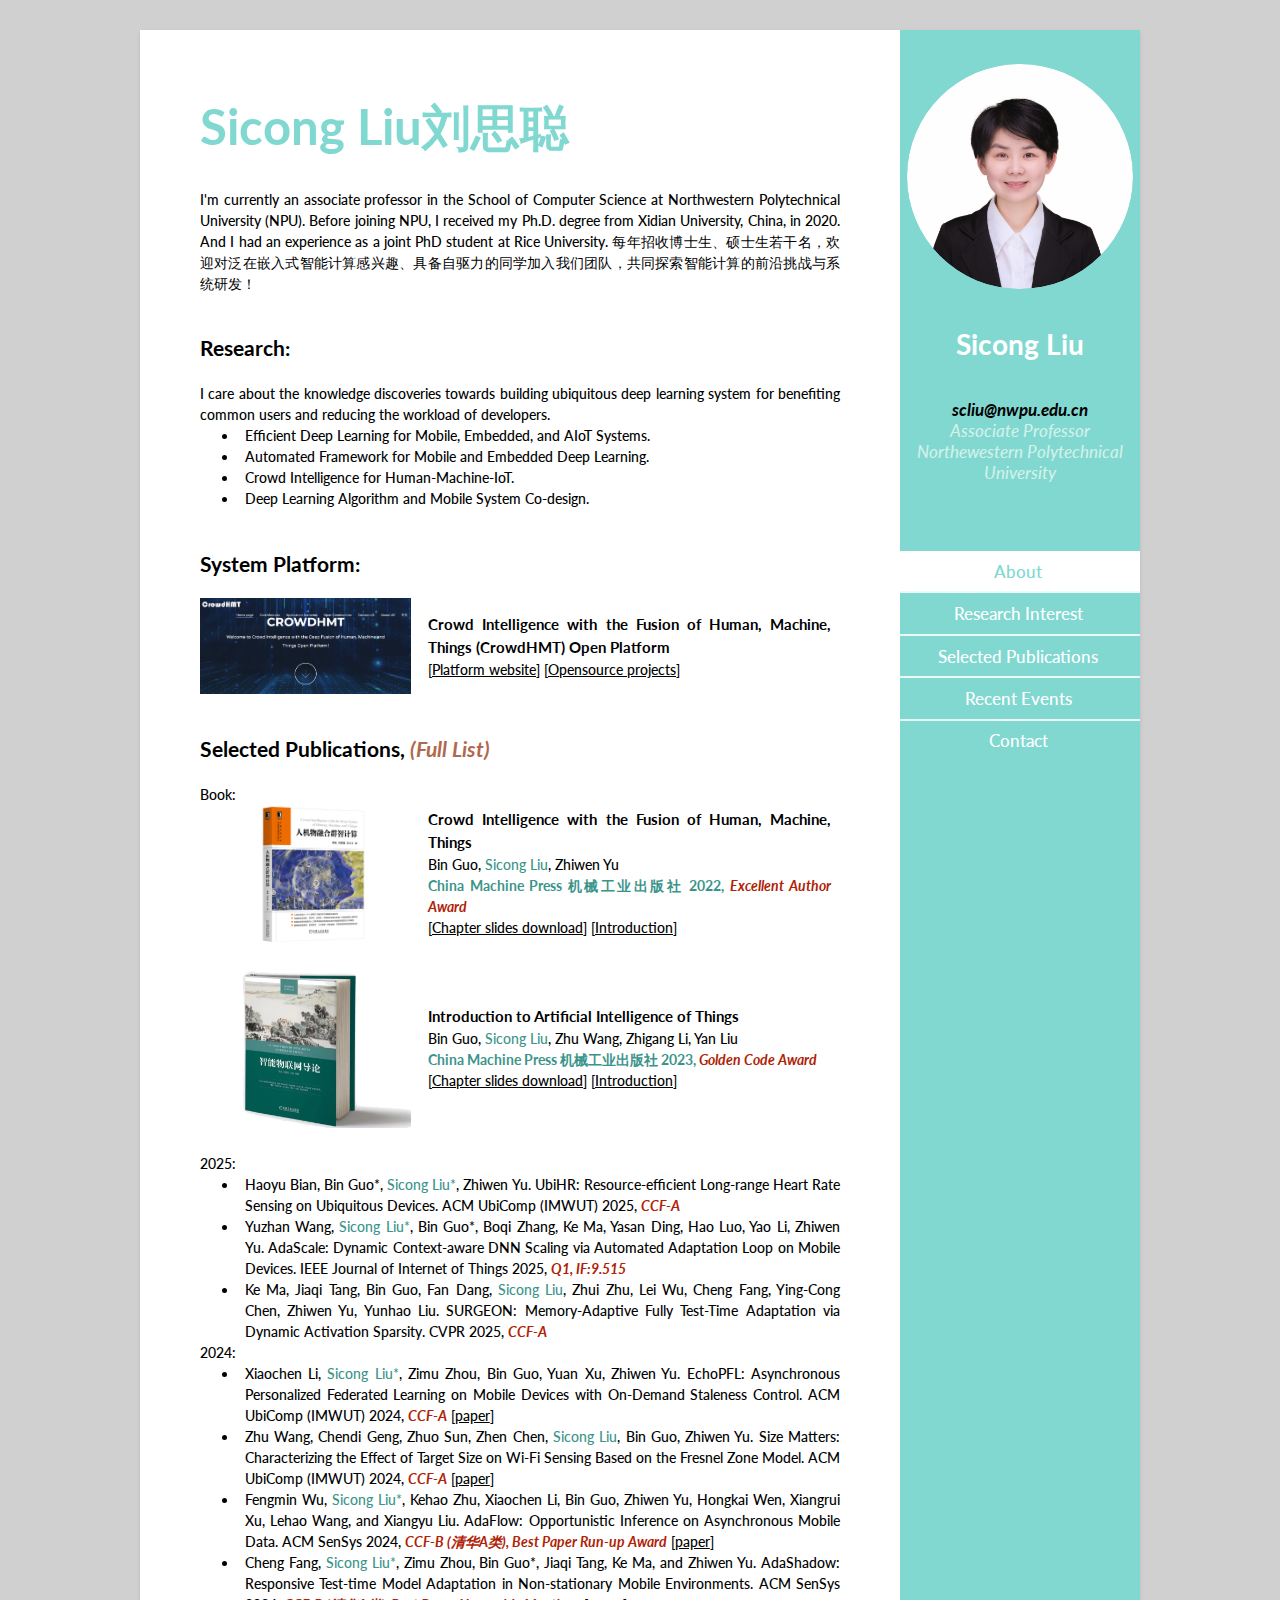
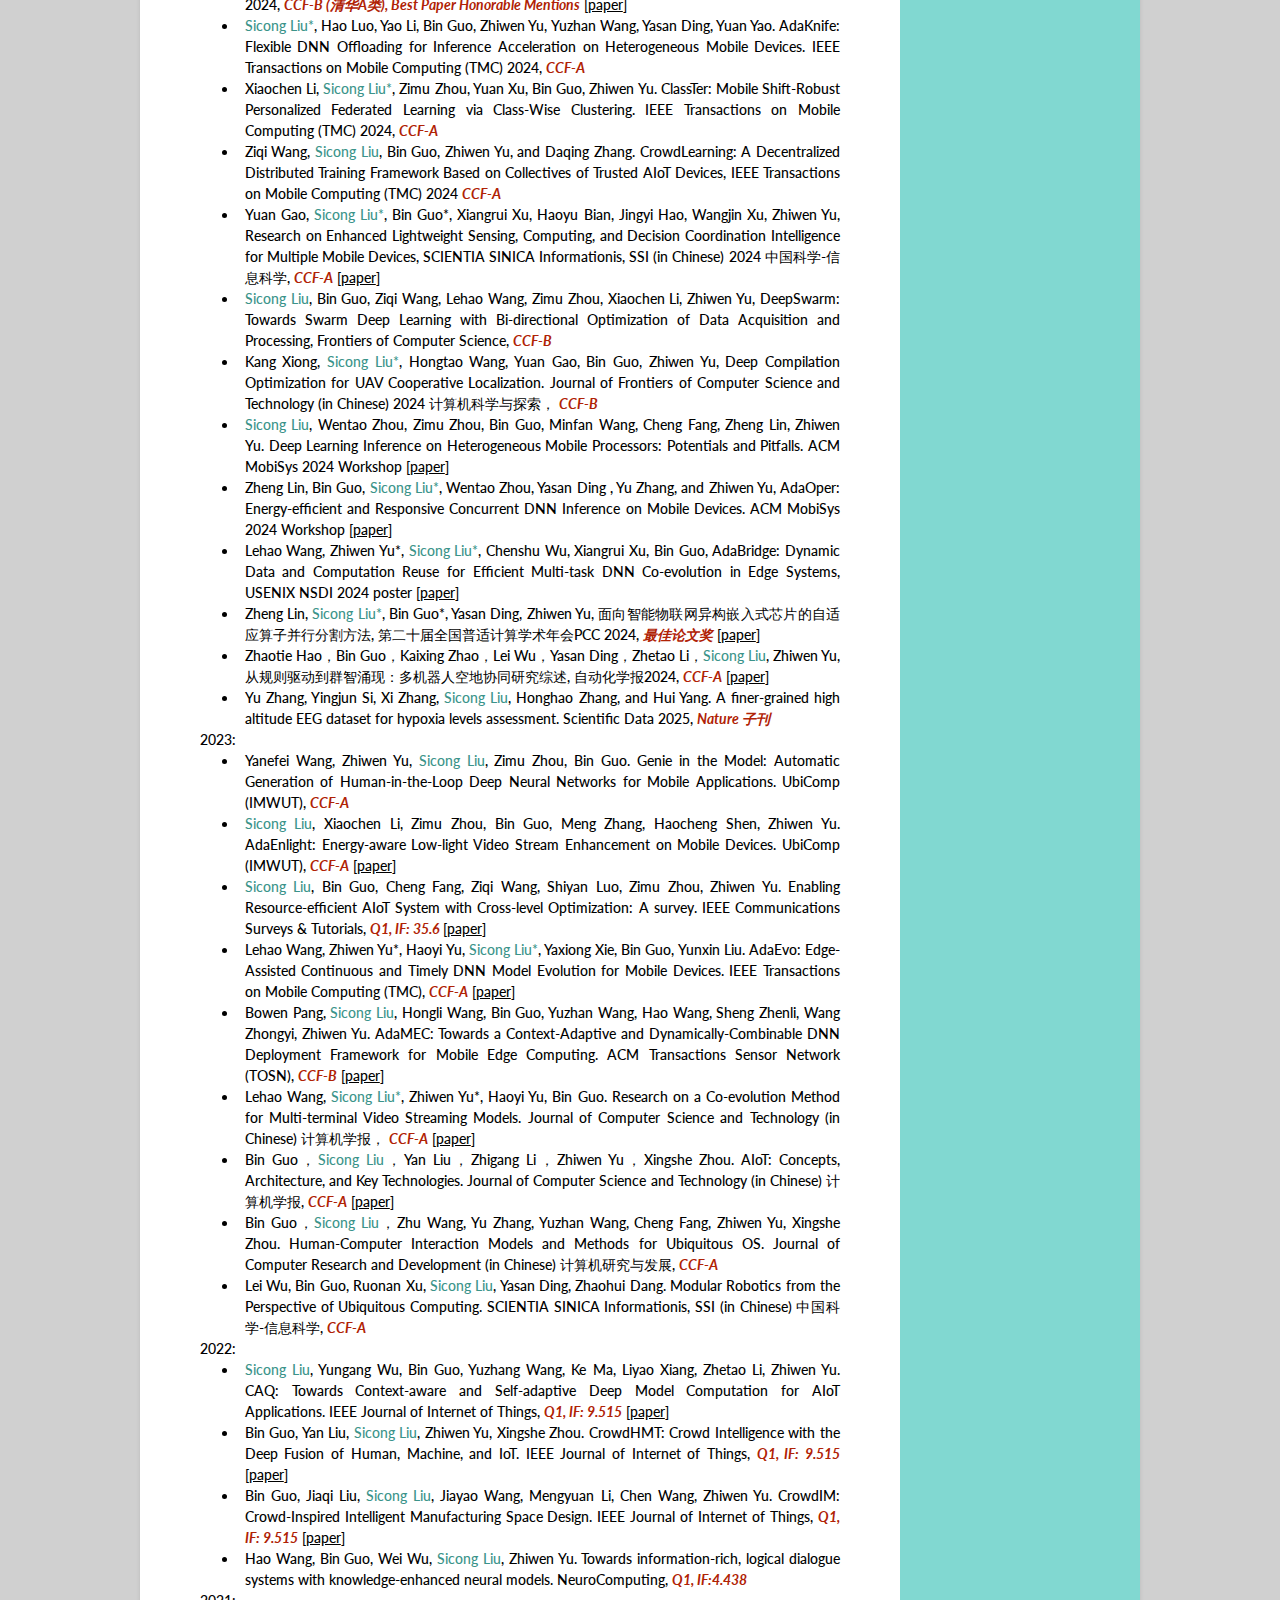
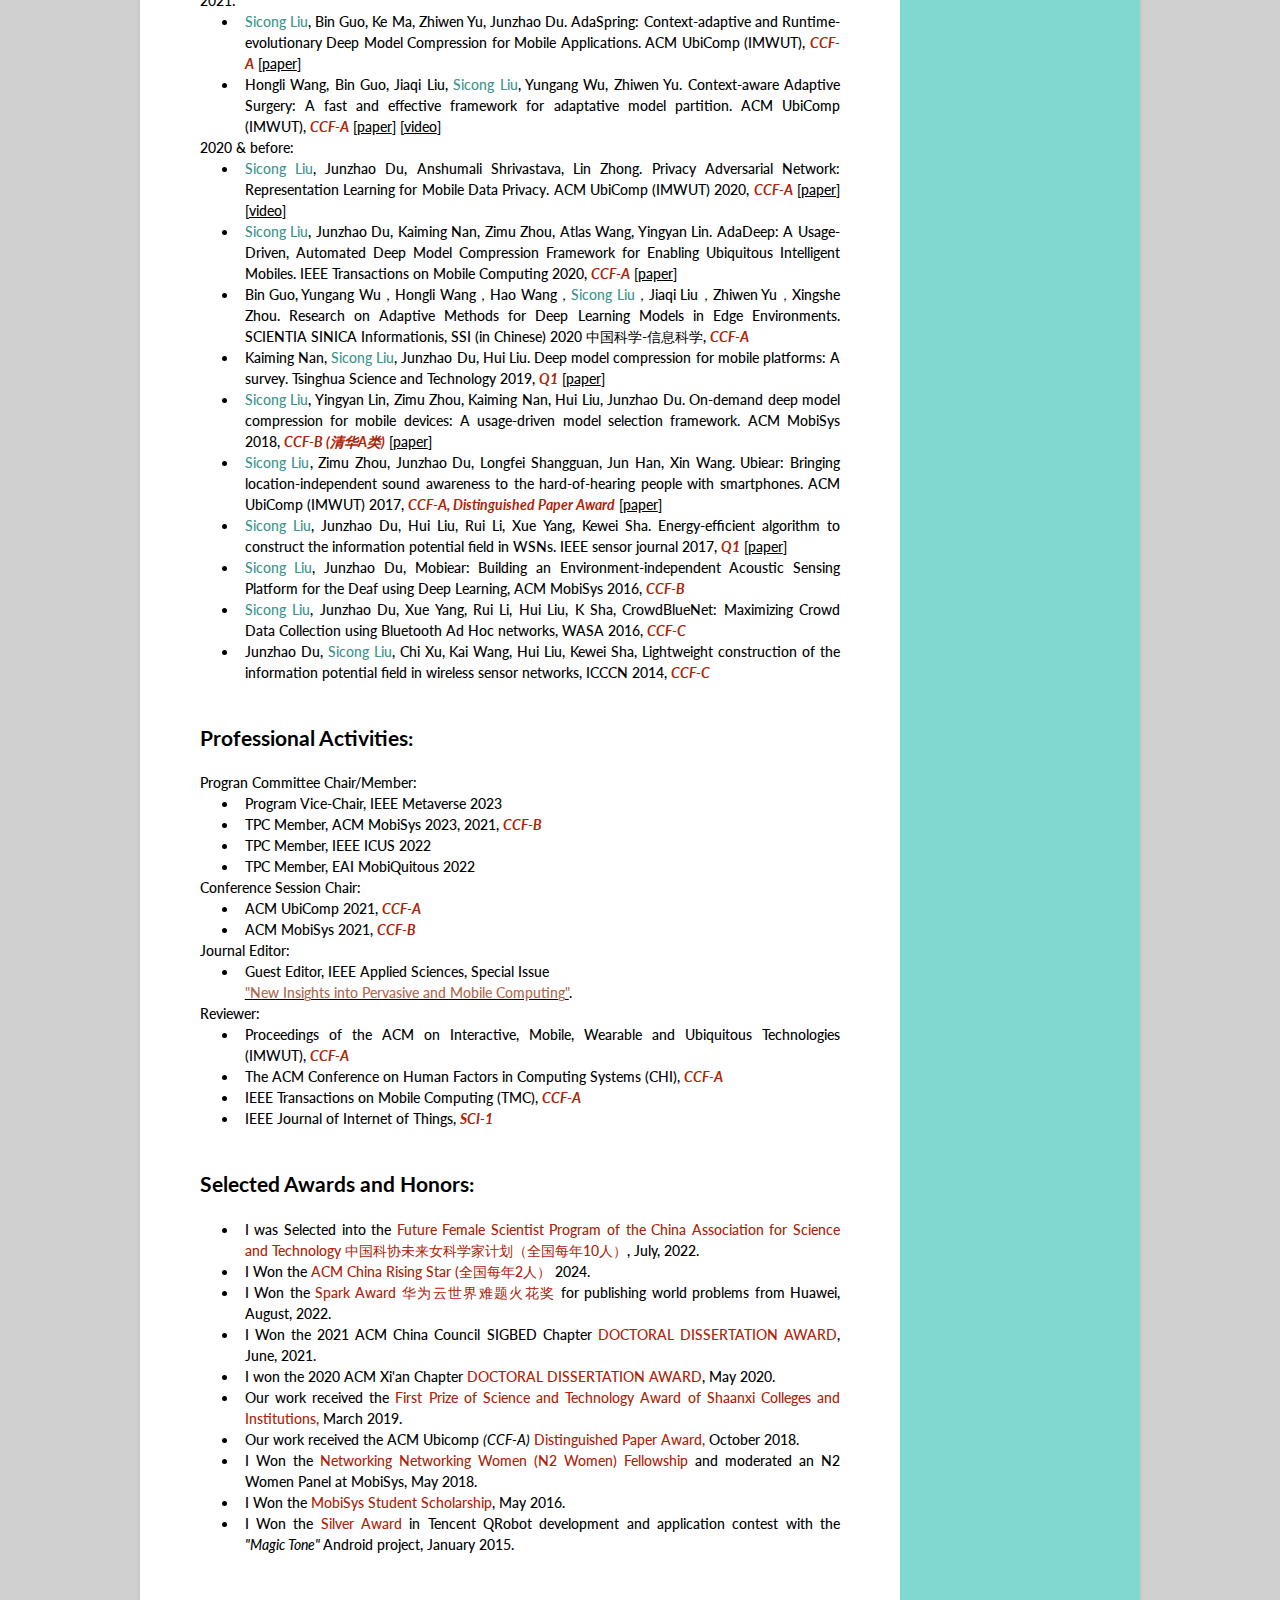
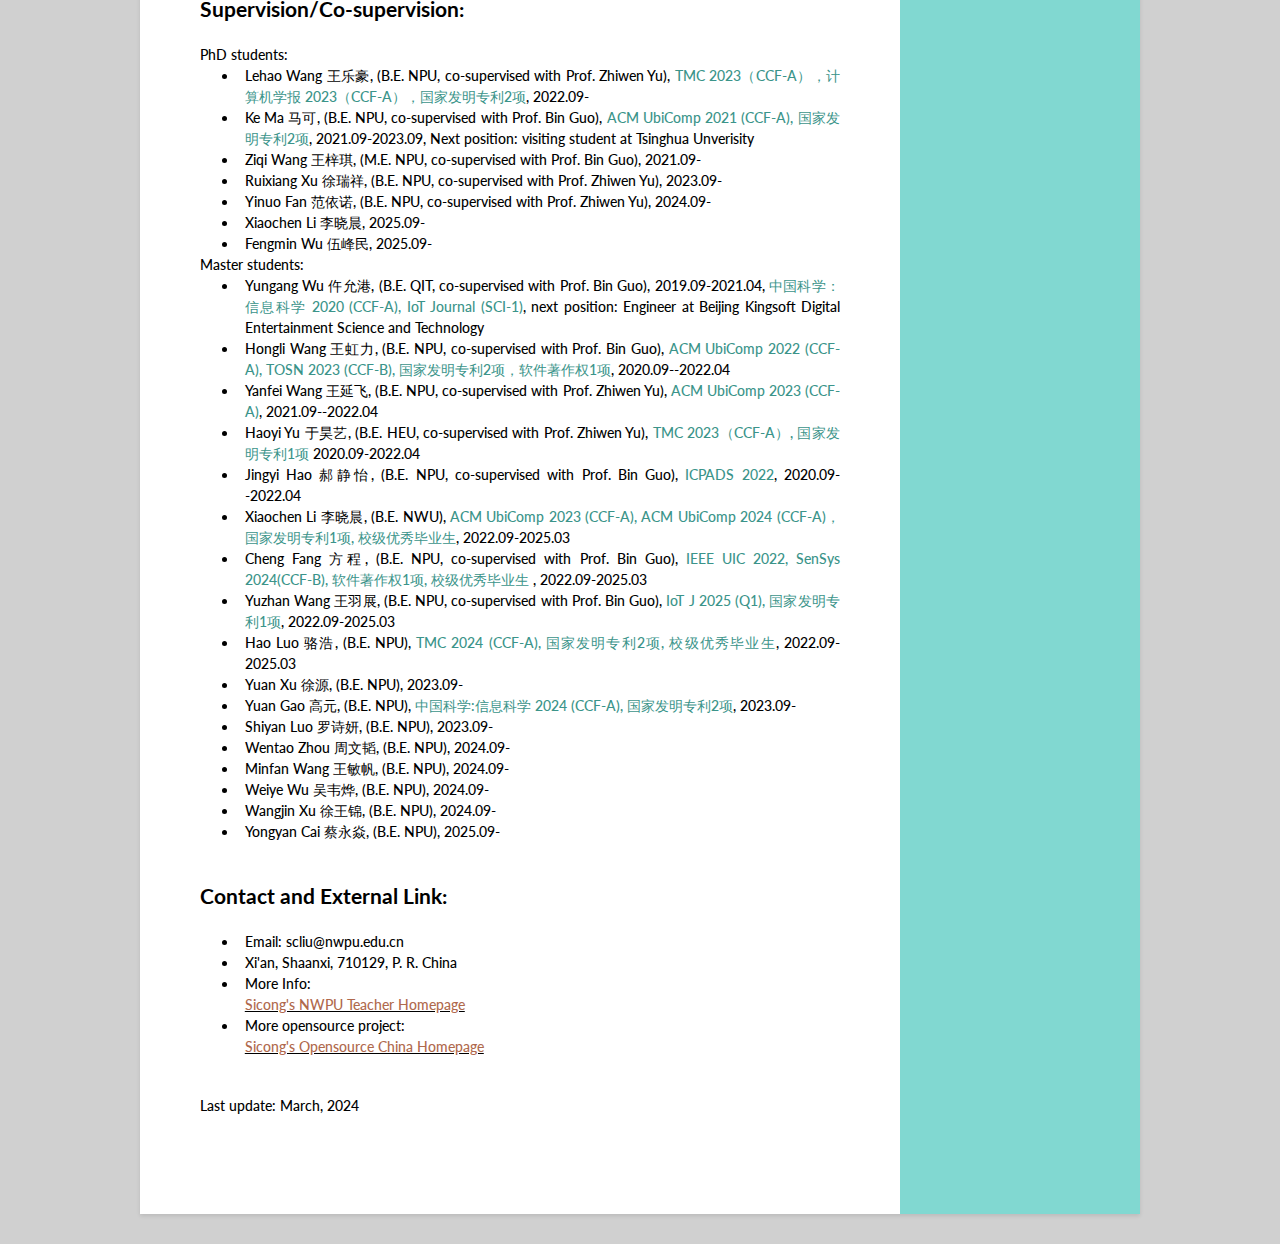
==== commit e5094921: "update" ====
--- a/index.html
+++ b/index.html
@@ -332,7 +332,7 @@
 							<li class="icon-ok">Ke Ma 马可, (B.E. NPU, co-supervised with Prof. Bin Guo), <font color="#3b948a">ACM UbiComp 2021 (CCF-A), 国家发明专利2项</font>, 2021.09-2023.09, Next position: visiting student at Tsinghua Unverisity</li>
 							<li class="icon-ok">Ziqi Wang 王梓琪, (M.E. NPU, co-supervised with Prof. Bin Guo), 2021.09-</li>
 							<li class="icon-ok">Ruixiang Xu 徐瑞祥, (B.E. NPU, co-supervised with Prof. Zhiwen Yu), 2023.09-</li>
-							<li class="icon-ok">Yinuo Fan 范依诺, (B.E. NPU, co-supervised with Prof. Zhiwen Yu), 2023.09-</li>
+							<li class="icon-ok">Yinuo Fan 范依诺, (B.E. NPU, co-supervised with Prof. Zhiwen Yu), 2024.09-</li>
 							<li class="icon-ok">Xiaochen Li 李晓晨, 2025.09-</li>
 							<li class="icon-ok">Fengmin Wu 伍峰民, 2025.09-</li>
 						</ul>
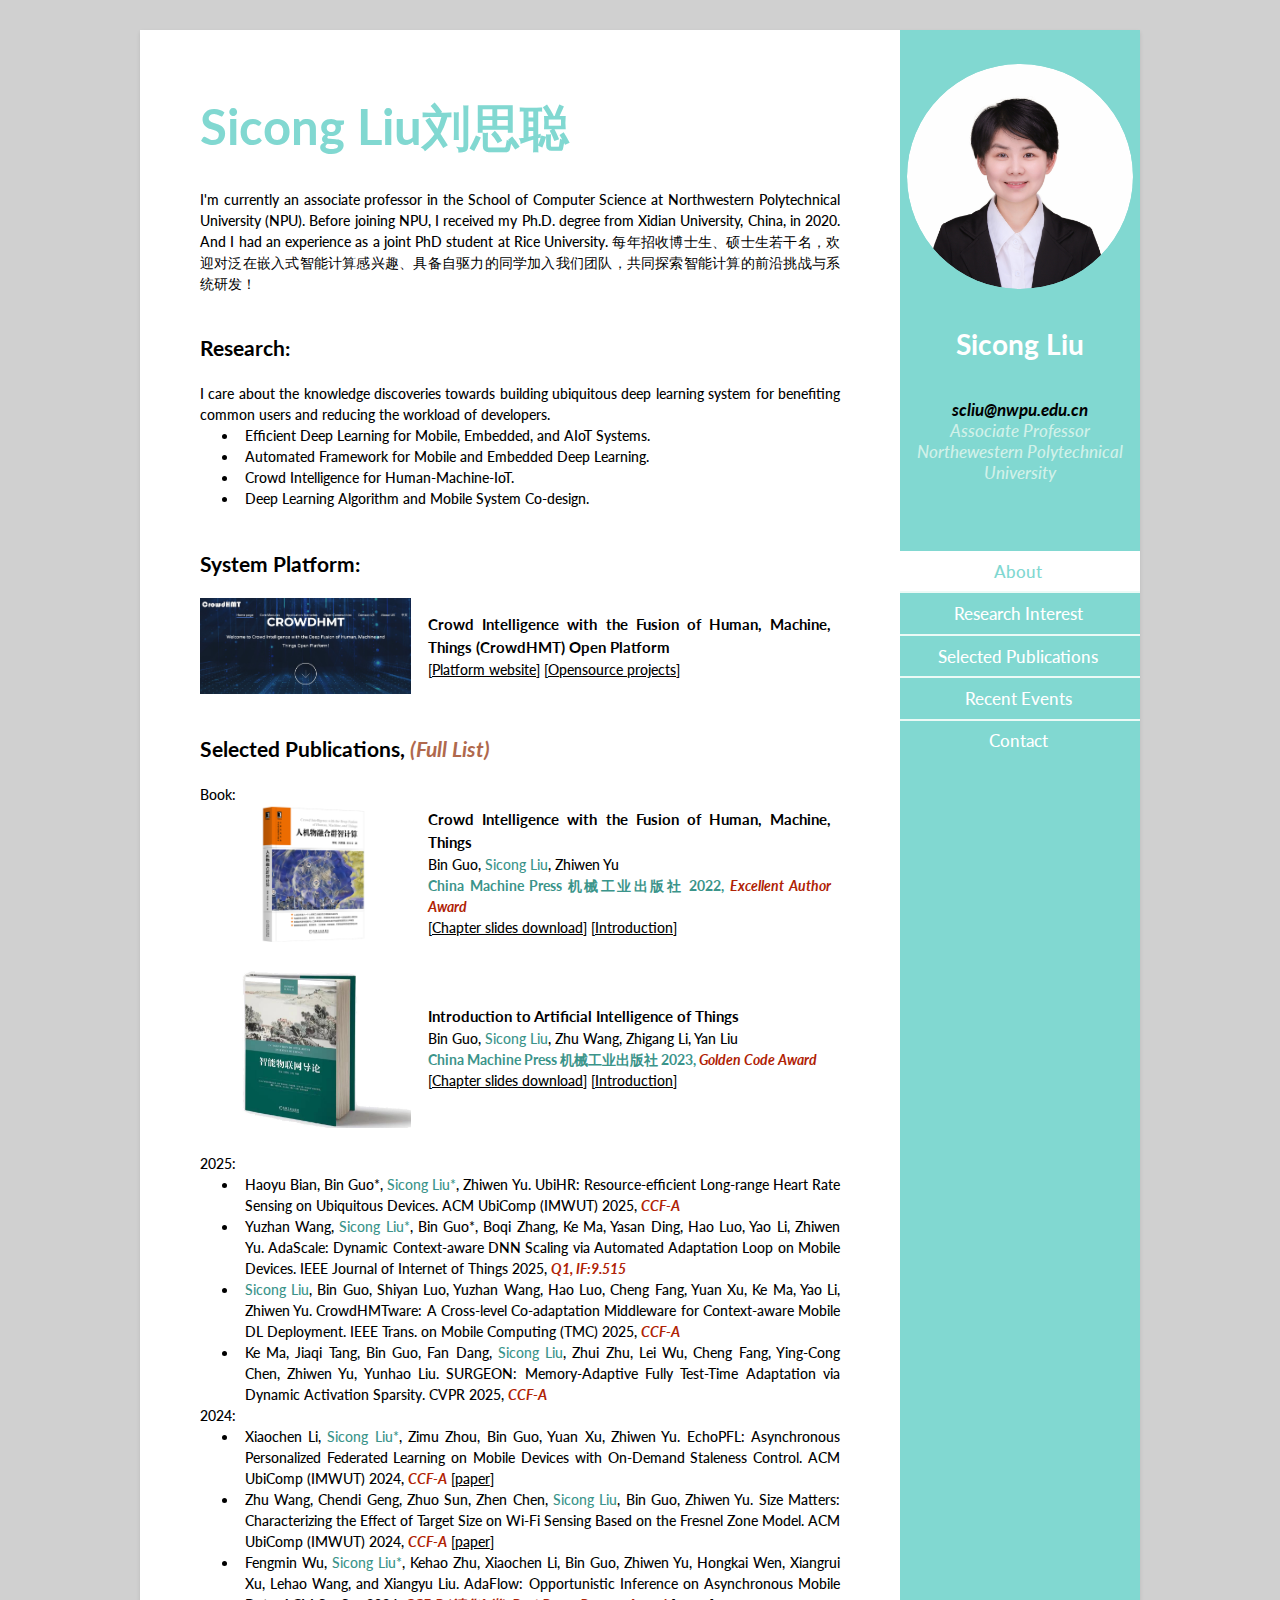
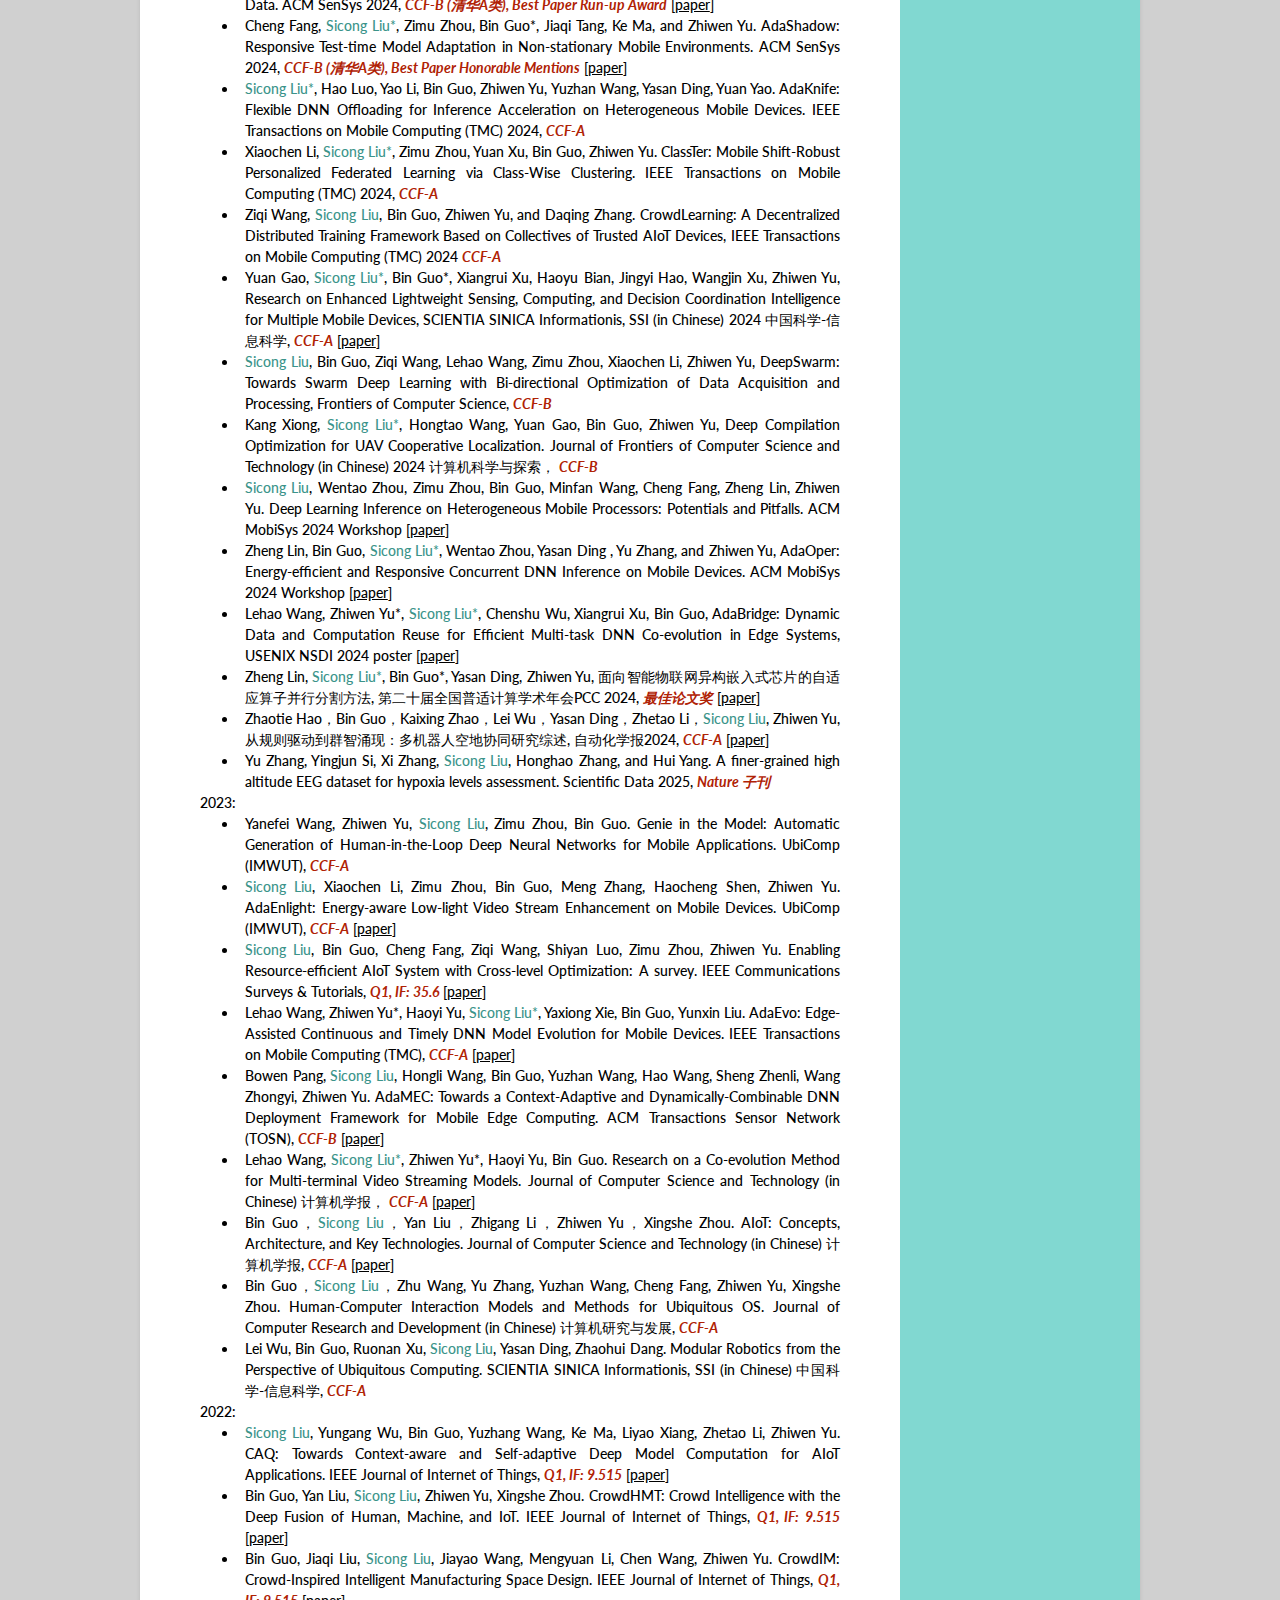
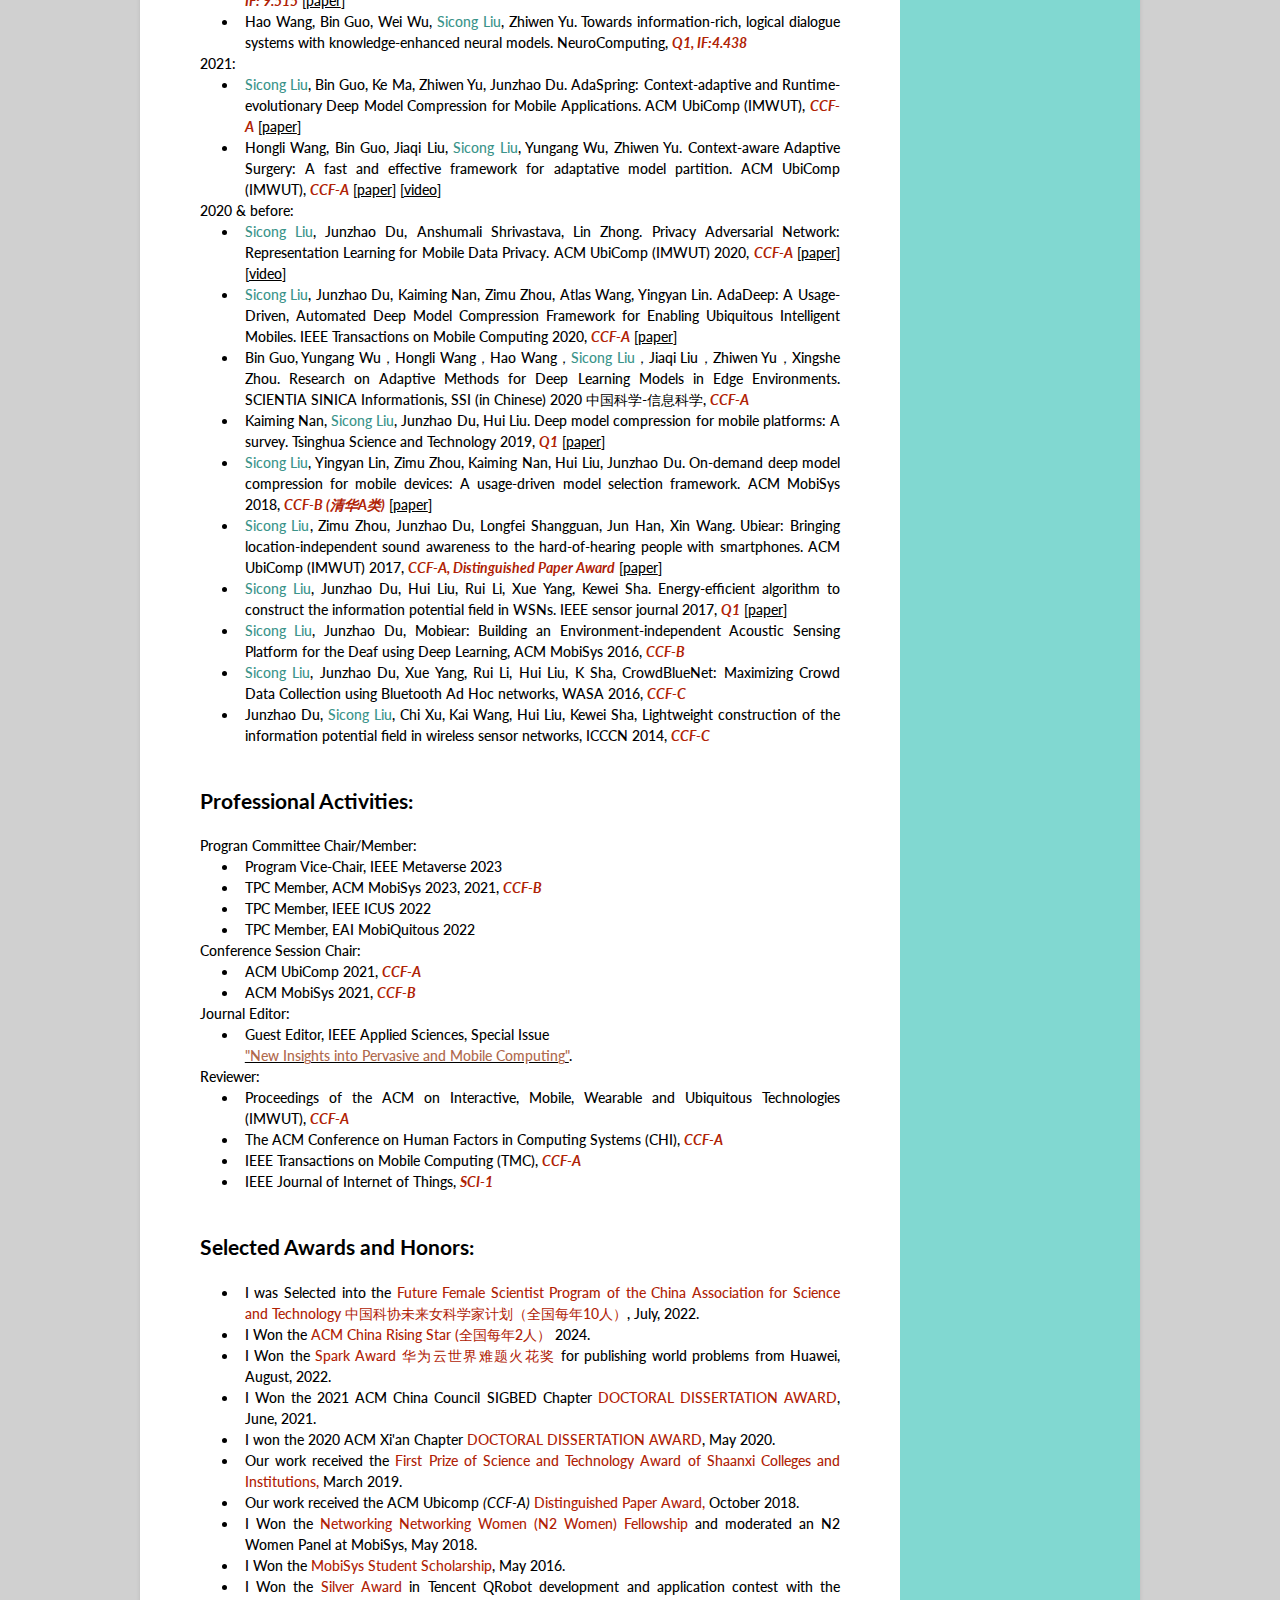
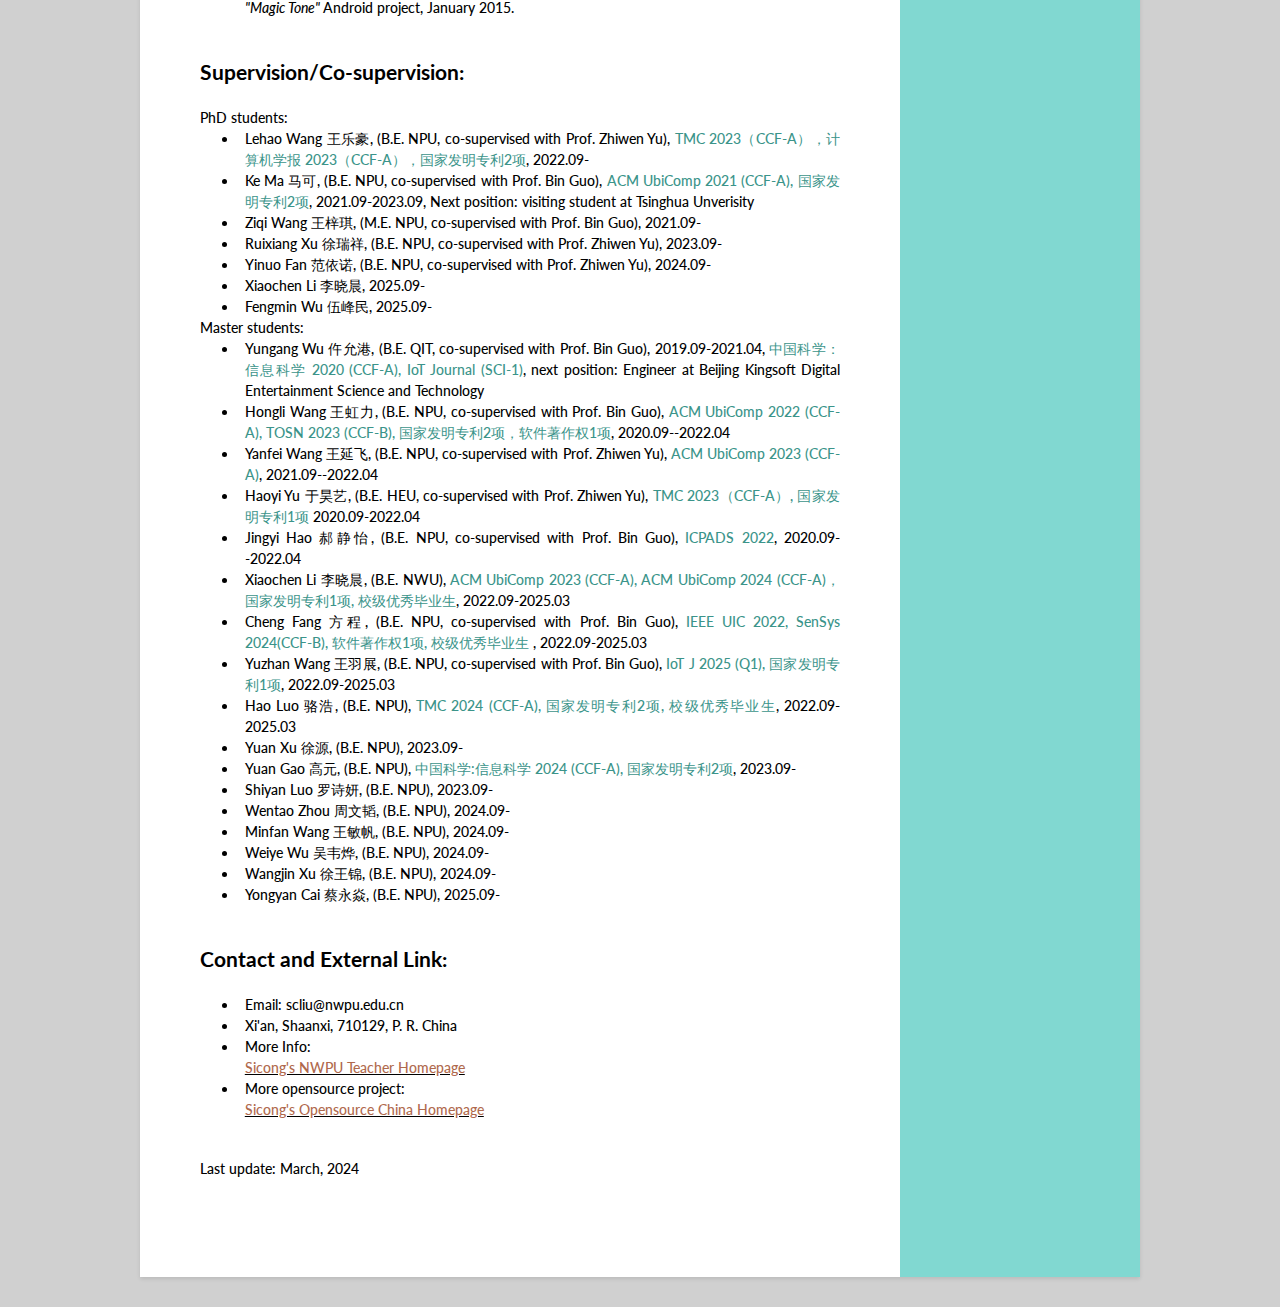
==== commit ef3c36d2: "update" ====
--- a/index.html
+++ b/index.html
@@ -167,8 +167,8 @@
 						<ul class="icons">
 							<li class="icon-ok">Haoyu Bian, Bin Guo*, <font color="#3b948a">Sicong Liu*</font>, Zhiwen Yu. UbiHR: Resource-efficient Long-range Heart Rate Sensing on Ubiquitous Devices. ACM UbiComp (IMWUT) 2025, <b><font color="#b02205"><i>CCF-A</i></font></b></li>
 							<li class="icon-ok">Yuzhan Wang, <font color="#3b948a">Sicong Liu*</font>, Bin Guo*, Boqi Zhang, Ke Ma, Yasan Ding, Hao Luo, Yao Li, Zhiwen Yu. AdaScale: Dynamic Context-aware DNN Scaling via Automated Adaptation Loop on Mobile Devices. IEEE Journal of Internet of Things 2025, <b><font color="#b02205"><i>Q1, IF:9.515</i></font></b></li>
+							<li class="icon-ok"><font color="#3b948a">Sicong Liu</font>, Bin Guo, Shiyan Luo, Yuzhan Wang, Hao Luo, Cheng Fang, Yuan Xu, Ke Ma, Yao Li, Zhiwen Yu. CrowdHMTware: A Cross-level Co-adaptation Middleware for Context-aware Mobile DL Deployment. IEEE Trans. on Mobile Computing (TMC) 2025, <b><font color="#b02205"><i>CCF-A</i></font></b></li>
 							<li class="icon-ok">Ke Ma, Jiaqi Tang, Bin Guo, Fan Dang, <font color="#3b948a">Sicong Liu</font>, Zhui Zhu, Lei Wu, Cheng Fang, Ying-Cong Chen, Zhiwen Yu, Yunhao Liu. SURGEON: Memory-Adaptive Fully Test-Time Adaptation via Dynamic Activation Sparsity. CVPR 2025, <b><font color="#b02205"><i>CCF-A</i></font></b></li>
-
 						</ul>
 
 
